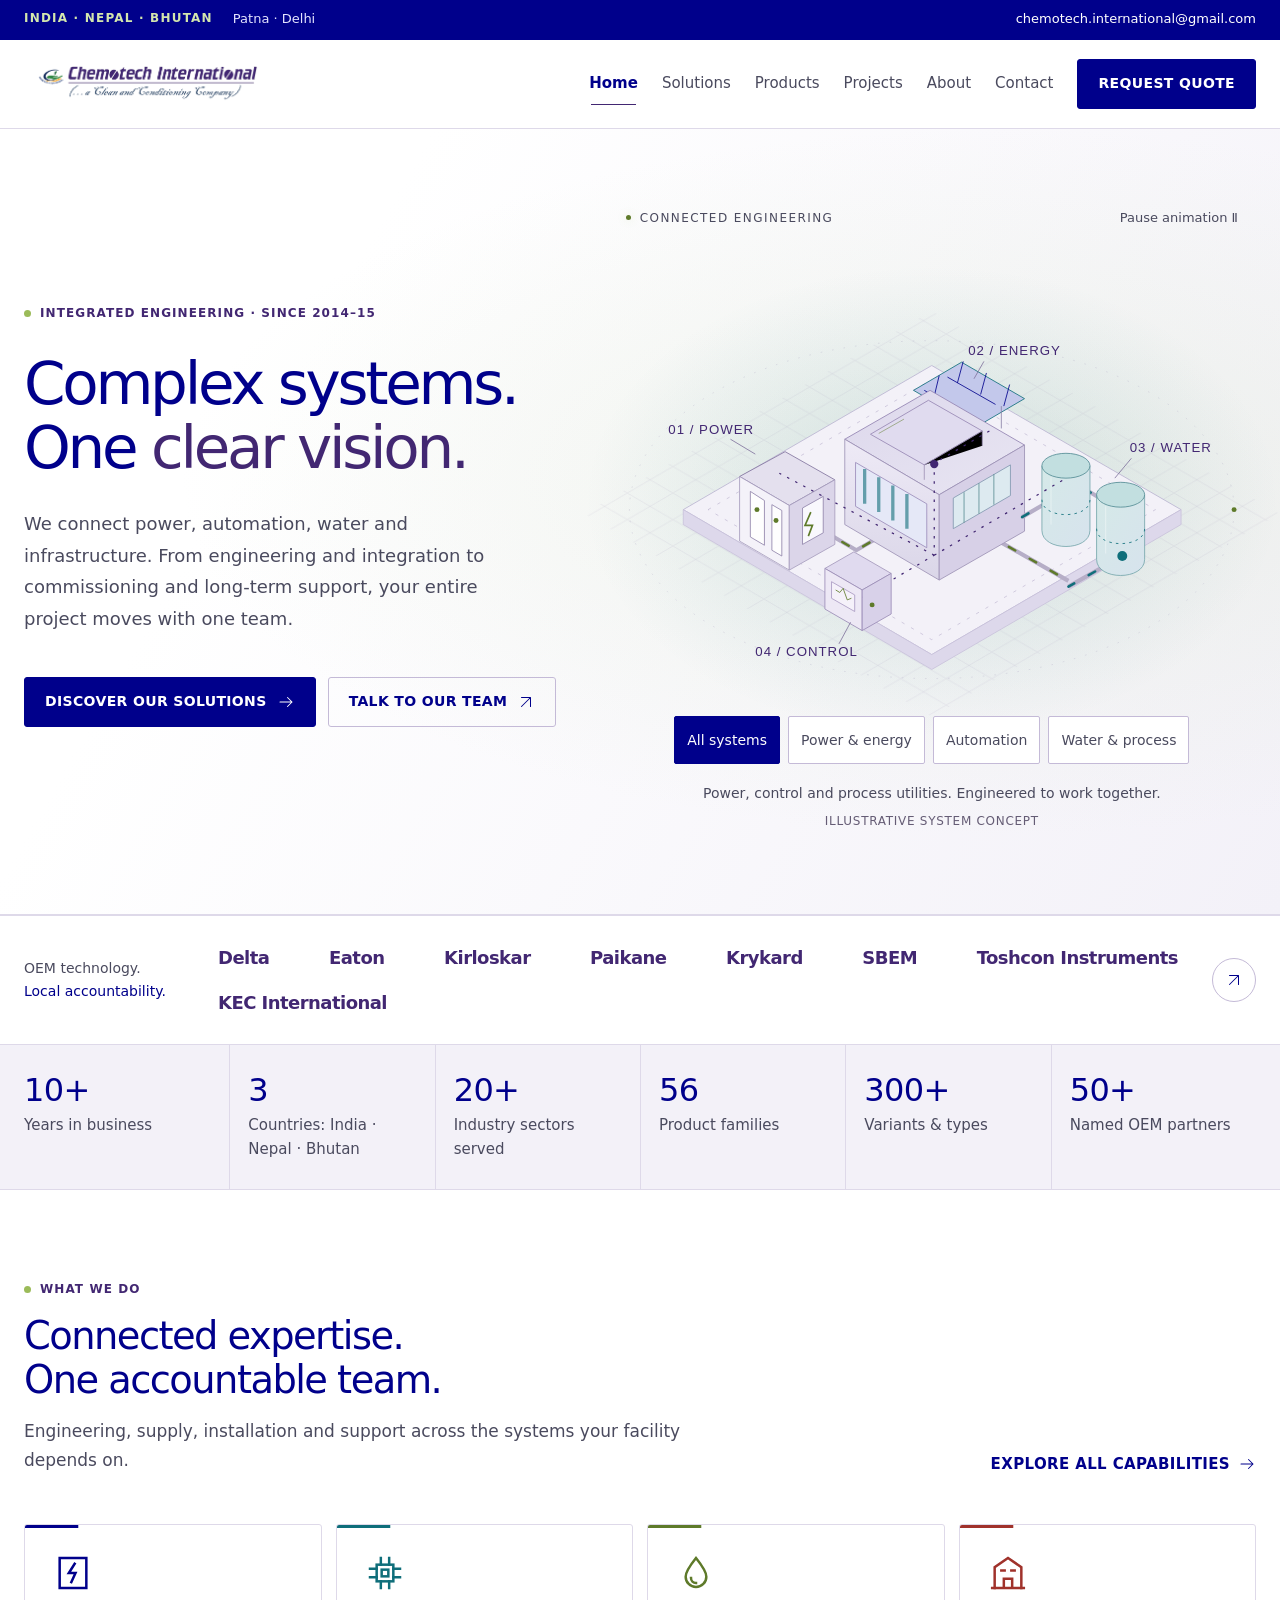
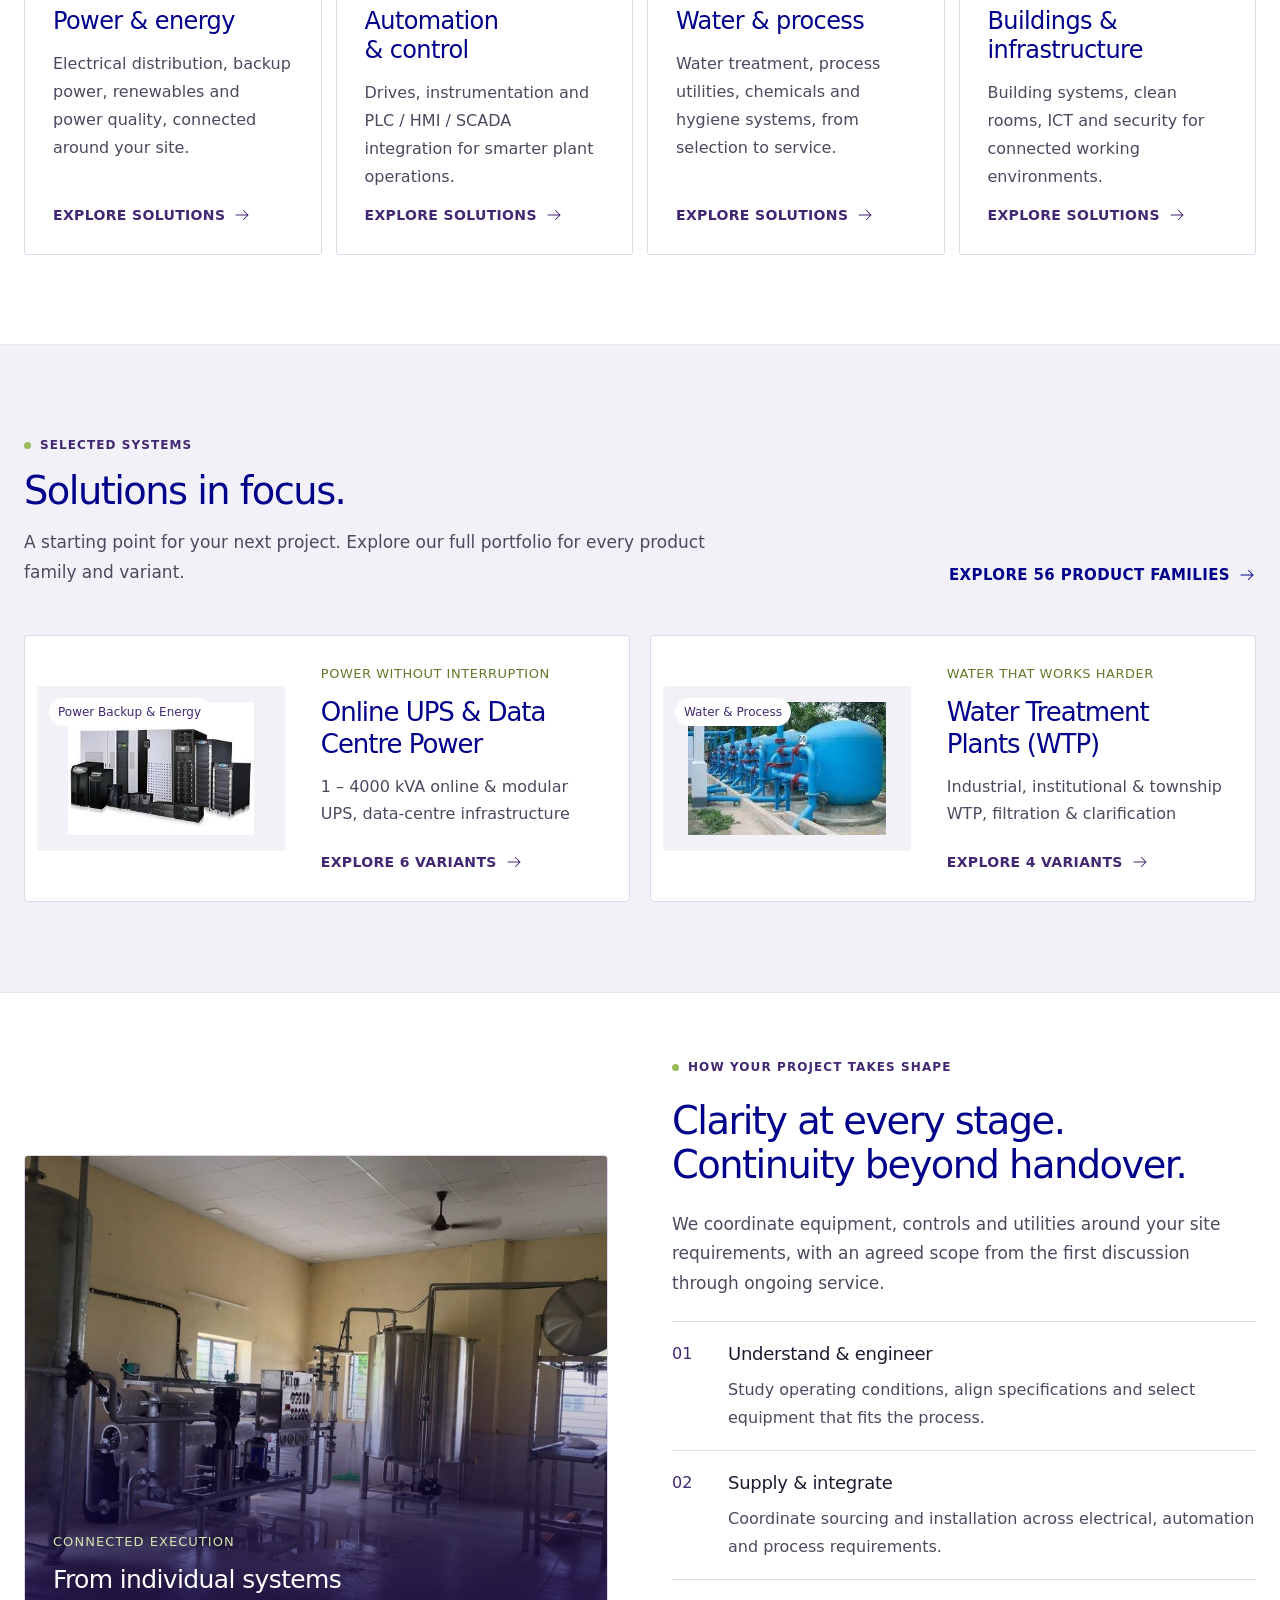
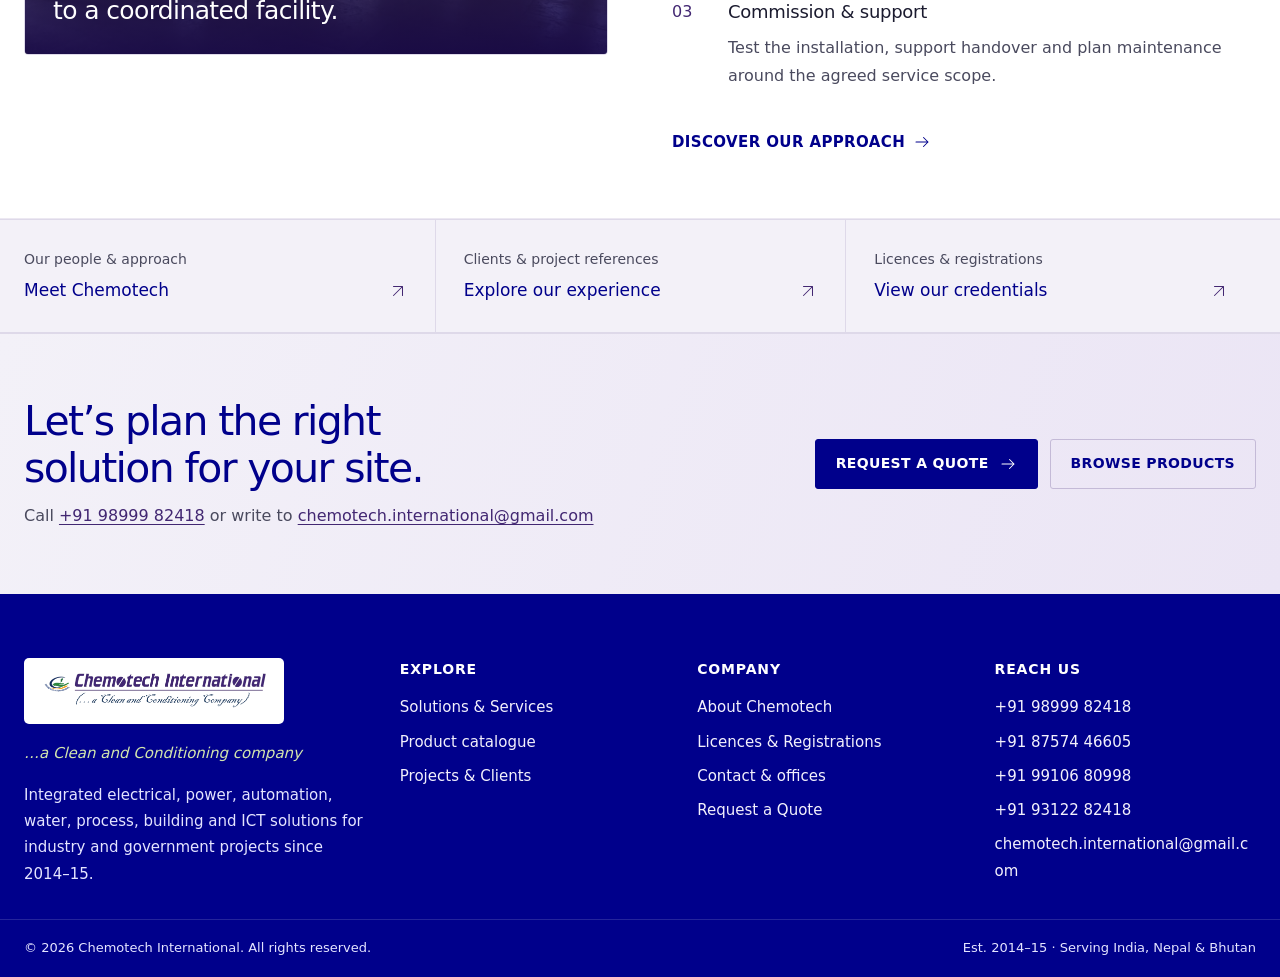
==== index.html @ 6776c1b5 "Chemotech International website Public company website. Content follows the Chemotech company profil" ====
<!doctype html>
<html lang="en">
<head>
<meta charset="utf-8">
<meta name="viewport" content="width=device-width, initial-scale=1, viewport-fit=cover">
<title>Chemotech International</title>
<meta name="description" content="Chemotech International: electrical works, DG sets, UPS, VFD / PLC / SCADA automation, water and wastewater treatment, solar, EV charging, building and ICT systems for industry across India, Nepal and Bhutan.">
<meta name="theme-color" content="#00008B">
<meta property="og:title" content="Chemotech International">
<meta property="og:description" content="Chemotech International: electrical works, DG sets, UPS, VFD / PLC / SCADA automation, water and wastewater treatment, solar, EV charging, building and ICT systems for industry across India, Nepal and Bhutan.">
<meta property="og:type" content="website">
<meta property="og:image" content="assets/img/chemotech-logo.png">
<link rel="icon" type="image/png" href="favicon.png">
<link rel="stylesheet" href="assets/css/style.css">
<link rel="stylesheet" href="assets/css/modern.css">
<link rel="stylesheet" href="assets/css/immersive.css?v=63767099c9cc">
<link rel="stylesheet" href="assets/css/profile.css?v=b8390f9fc562">
</head>
<body>
<a class="skip-link" href="#main">Skip to content</a>
<div class="topbar">
  <div class="wrap">
    <div class="topbar__group">
      <span class="topbar__countries">INDIA · NEPAL · BHUTAN</span>
      <span class="topbar__hide-sm">Patna · Delhi</span>
    </div>
    <div class="topbar__group">
      <a href="mailto:chemotech.international@gmail.com">chemotech.international@gmail.com</a>
    </div>
  </div>
</div>
<header class="site-header">
  <div class="wrap">
    <a class="brand" href="index.html" aria-label="Chemotech International, home">
      <img src="assets/img/chemotech-logo.png" width="1820" height="300" alt="Chemotech International – a Clean and Conditioning Company">
    </a>
    <button class="menu-toggle" type="button" aria-expanded="false" aria-controls="site-nav" aria-label="Open menu">
      <svg viewBox="0 0 24 24" fill="none" stroke="currentColor" stroke-width="2" aria-hidden="true"><path d="M3 6h18M3 12h18M3 18h12"/></svg>
    </button>
    <nav class="nav" id="site-nav" aria-label="Main">
      <a href="index.html" aria-current="page">Home</a><a href="solutions.html">Solutions</a><a href="products.html">Products</a><a href="projects.html">Projects</a><a href="about.html">About</a><a href="contact.html">Contact</a><a class="btn" href="quote.html">Request Quote</a>
    </nav>
  </div>
</header>
<main id="main">

<section class="hero on-navy">
  <div class="wrap">
    <div class="hero__copy">
      <span class="tag">Integrated engineering · Since 2014–15</span>
      <h1>Complex systems.<br>One <em>clear vision.</em></h1>
      <p>We connect power, automation, water and infrastructure. From engineering and integration to commissioning and long-term support, your entire project moves with one team.</p>
      <div class="btn-row">
        <a class="btn btn--green" href="solutions.html">Discover our solutions <svg class="arrow arrow--right" width="18" height="18" viewBox="0 0 24 24" fill="none" stroke="currentColor" stroke-width="1.35" stroke-linecap="round" stroke-linejoin="round" aria-hidden="true" focusable="false"><path d="M4 12h16m-6-6 6 6-6 6"/></svg></a>
        <a class="btn btn--line-light" href="contact.html">Talk to our team <svg class="arrow arrow--up-right" width="18" height="18" viewBox="0 0 24 24" fill="none" stroke="currentColor" stroke-width="1.35" stroke-linecap="round" stroke-linejoin="round" aria-hidden="true" focusable="false"><path d="M6 18 18 6M6 6h12v12"/></svg></a>
      </div>
    </div>
    <div class="system-experience" data-system="all">
  <div class="system-topline"><span><i></i> CONNECTED ENGINEERING</span><button class="motion-toggle" type="button" aria-pressed="false">Pause animation <span aria-hidden="true">Ⅱ</span></button></div>
  <div class="system-stage">
    <svg class="system-svg" viewBox="0 0 900 620" role="group" aria-labelledby="system-title" aria-describedby="system-description">
      <title id="system-title">An integrated industrial ecosystem</title>
      <desc id="system-description">An illustrative plant connects electrical distribution, renewable energy, automation, water treatment and building systems. Animated paths represent the connections between disciplines, not live site data.</desc>
      <defs>
        <linearGradient id="campus-top" x2="1" y2="1"><stop stop-color="#ddd8ec"/><stop offset="1" stop-color="#e8e5f2"/></linearGradient>
        <linearGradient id="building-front" x2="0" y2="1"><stop stop-color="#eeeaf6"/><stop offset="1" stop-color="#dad6e8"/></linearGradient>
        <linearGradient id="tower-fill" x2="1" y2="1"><stop stop-color="#d5e9e8"/><stop offset="1" stop-color="#d7e3ed"/></linearGradient>
        <radialGradient id="system-halo"><stop stop-color="#0f6e7a" stop-opacity=".15"/><stop offset="1" stop-color="#0f6e7a" stop-opacity="0"/></radialGradient>
        <pattern id="site-grid" width="55" height="32" patternUnits="userSpaceOnUse"><path d="M0 16L27.5 0 55 16 27.5 32Z" fill="none" stroke="#422772" stroke-opacity=".13" stroke-width=".6"/></pattern>
        <filter id="signal-glow"><feGaussianBlur stdDeviation="3"/></filter>
      </defs>
      <ellipse cx="450" cy="330" rx="420" ry="285" fill="url(#system-halo)"/>
      <path d="M30 345 450 100 870 345 450 590Z" fill="url(#site-grid)"/>
      <g class="campus-foundation"><path d="M150 340 450 166 751 340 450 515Z" fill="#f3f1f8" stroke="#bbb4d2"/><path d="M150 340v18l300 175 301-175v-18L450 515Z" fill="#ddd8eb" stroke="#c9c2db"/><path d="M180 340 450 183 720 340 450 497Z" fill="none" stroke="#9e93b9" stroke-dasharray="4 9" stroke-opacity=".5"/></g>
      <g class="system-zone" data-zone="power">
        <path class="signal-track" d="M267 335 359 389 454 334 615 426"/><path class="signal-flow power-flow" d="M267 335 359 389 454 334 615 426"/>
        <g transform="translate(218 270)"><path d="M0 30 55 0 115 34 60 65Z" fill="#e4e0ee" stroke="#81739d"/><path d="M0 30v78l60 35V65Z" fill="#f4f2f9" stroke="#a69cbd"/><path d="M60 65 115 34v78l-55 31Z" fill="#dbd5e9" stroke="#a69cbd"/><path d="M13 48v55l17 10V59ZM39 64v55l12 7V71Z" fill="#fefefe" stroke="#8f83aa"/><path d="M76 68v44l25-14V54Z" fill="#f9f8fd" stroke="#8f83aa"/><circle cx="21" cy="70" r="3" fill="#5e7a2a"/><circle cx="44" cy="83" r="3" fill="#5e7a2a"/><path d="m86 73-7 16h9l-5 13" fill="none" stroke="#5e7a2a" stroke-width="2"/></g>
        <g transform="translate(428 176)"><path d="m0 20 58-34 76 44-58 34Z" fill="#c3c8eb" stroke="#0f6e7a"/><path d="m13 20 58 33m-30-49 58 33M31 2l-6 25m35-42-7 26m35-12-7 26m35-12-7 26" stroke="#00008b"/><path d="M20 32v32m86-25v27" stroke="#8b80a7"/><path class="signal-flow power-flow" d="M61 50v55l-35 20"/></g>
      </g>
      <g class="system-zone" data-zone="building">
        <path d="M345 255 448 196 562 262 459 322Z" fill="url(#campus-top)" stroke="#9182b1"/>
        <path d="M345 255v103l114 67V322Z" fill="url(#building-front)" stroke="#9c91b4"/>
        <path d="M459 322 562 262v104l-103 59Z" fill="#d7d0e7" stroke="#9c91b4"/>
        <path d="M358 283v53l86 50v-53Z" fill="#e5e8f7" stroke="#9a8bb9"/>
        <path d="M369 291v42m17-32v42m17-32v42m17-32v42" stroke="#0f6e7a" stroke-width="4" opacity=".6"/>
        <path d="M476 326v37l69-40v-37Z" fill="#ddeaf0" stroke="#8297b0"/>
        <path d="M489 319v37m18-48v37m18-48v37" stroke="#5b8f94"/>
        <path d="m376 249 70-41 65 37-70 41Z" fill="#e0dbef" stroke="#9687b3"/>
        <path d="M441 286v18m0-18 70-41v18" stroke="#9d92b6"/>
        <path class="system-roof-line" d="m386 248 60-34 53 30-59 35Z" fill="none" stroke="#5e7a2a" stroke-opacity=".6"/>
      </g>
      <g class="system-zone" data-zone="water">
        <path class="signal-track" d="M559 349 626 310 680 342v54l-65 37"/><path class="signal-flow water-flow" d="M559 349 626 310 680 342v54l-65 37"/>
        <g transform="translate(583 262)"><path d="M0 25v78c0 26 58 26 58 0V25" fill="url(#tower-fill)" stroke="#75a6ab"/><ellipse cx="29" cy="25" rx="29" ry="15" fill="#c2dfe0" stroke="#538b94"/><path d="M0 66c0 24 58 24 58 0" fill="none" stroke="#0f6e7a" stroke-dasharray="3 5"/><path d="M11 39v57" stroke="#ffffff" opacity=".5"/></g>
        <g transform="translate(649 297)"><path d="M0 25v78c0 26 58 26 58 0V25" fill="url(#tower-fill)" stroke="#75a6ab"/><ellipse cx="29" cy="25" rx="29" ry="15" fill="#c2dfe0" stroke="#538b94"/><path d="M0 66c0 24 58 24 58 0" fill="none" stroke="#0f6e7a" stroke-dasharray="3 5"/><path d="M11 39v57" stroke="#ffffff" opacity=".5"/></g>
        <circle class="system-pulse water-pulse" cx="680" cy="396" r="6" fill="#0f6e7a"/>
      </g>
      <g class="system-zone" data-zone="automation">
        <path class="signal-control" d="M366 446 453 395V284l70-41M453 395l161-94M453 395l-187-99"/>
        <g transform="translate(321 389)"><path d="m0 22 35-20 45 26-35 20Z" fill="#e0daef" stroke="#a396bb"/><path d="M0 22v49l45 26V48Z" fill="#ede8f5" stroke="#9a8cb6"/><path d="m45 48 35-20v49L45 97Z" fill="#d8d1e9" stroke="#9a8cb6"/><path d="m8 38 28 16v20L8 58Z" fill="#f5f1fa" stroke="#a899c2"/><path d="m13 48 5 3 4-5 5 14 5-2" stroke="#5e7a2a" fill="none"/><circle cx="57" cy="66" r="3" fill="#5e7a2a"/></g>
        <circle class="system-pulse control-pulse" cx="453" cy="285" r="5" fill="#422772"/>
      </g>
      <g class="system-labels" fill="#422772" font-family="Arial,sans-serif" font-size="11" letter-spacing="2">
        <a href="solutions.html#pd" aria-label="Explore power distribution"><text x="132" y="249">01 / POWER</text><path d="m207 255 30 18" stroke="#81739d"/></a>
        <a href="solutions.html#pd" aria-label="Explore energy systems"><text x="494" y="153">02 / ENERGY</text><path d="m513 161-12 21" stroke="#81739d"/></a>
        <a href="solutions.html#wp" aria-label="Explore water and process"><text x="689" y="270">03 / WATER</text><path d="m691 278-20 24" stroke="#81739d"/></a>
        <a href="solutions.html#au" aria-label="Explore automation"><text x="237" y="517">04 / CONTROL</text><path d="m338 502 14-26" stroke="#81739d"/></a>
      </g>
      <g class="system-orbit"><ellipse cx="450" cy="340" rx="365" ry="204" fill="none" stroke="#7c6c9c" stroke-opacity=".2" stroke-dasharray="2 12"/><circle cx="815" cy="340" r="3" fill="#5e7a2a"/></g>
    </svg>
  </div>
  <div class="system-controls" role="group" aria-label="Explore engineering disciplines"><button type="button" data-system-mode="all" aria-pressed="true">All systems</button><button type="button" data-system-mode="power" aria-pressed="false">Power & energy</button><button type="button" data-system-mode="automation" aria-pressed="false">Automation</button><button type="button" data-system-mode="water" aria-pressed="false">Water & process</button></div>
  <div class="system-caption"><p id="system-copy" aria-live="polite">Power, control and process utilities. Engineered to work together.</p><span>ILLUSTRATIVE SYSTEM CONCEPT</span></div>
</div>

  </div>
</section>

<section class="ecosystem-band" aria-label="Selected OEM partners"><div class="wrap"><p>OEM technology.<br><b>Local accountability.</b></p><div class="ecosystem-makes"><span>Delta</span><span>Eaton</span><span>Kirloskar</span><span>Paikane</span><span>Krykard</span><span>SBEM</span><span>Toshcon Instruments</span><span>KEC International</span></div><a href="solutions.html#partners" aria-label="See all OEM partners"><svg class="arrow arrow--up-right" width="18" height="18" viewBox="0 0 24 24" fill="none" stroke="currentColor" stroke-width="1.35" stroke-linecap="round" stroke-linejoin="round" aria-hidden="true" focusable="false"><path d="M6 18 18 6M6 6h12v12"/></svg></a></div></section>
<section class="facts" aria-label="At a glance">
  <div class="wrap"><ul><li><b>10+</b><span>Years in business</span></li><li><b>3</b><span>Countries: India · Nepal · Bhutan</span></li><li><b>20+</b><span>Industry sectors served</span></li><li><b>56</b><span>Product families</span></li><li><b>300+</b><span>Variants &amp; types</span></li><li><b>50+</b><span>Named OEM partners</span></li></ul></div>
</section>

<section class="section home-capabilities">
  <div class="wrap">
    <div class="section-head section-head--split">
      <div class="stack" style="gap:14px">
        <span class="tag">What we do</span>
        <h2>Connected expertise.<br>One accountable team.</h2>
        <p>Engineering, supply, installation and support across the systems your facility depends on.</p>
      </div>
      <a class="text-link" href="solutions.html">Explore all capabilities <svg class="arrow arrow--right" width="18" height="18" viewBox="0 0 24 24" fill="none" stroke="currentColor" stroke-width="1.35" stroke-linecap="round" stroke-linejoin="round" aria-hidden="true" focusable="false"><path d="M4 12h16m-6-6 6 6-6 6"/></svg></a>
    </div>
    <div class="verticals verticals--4"><a class="vpanel" href="solutions.html#pd"><svg class="vicon" viewBox="0 0 24 24" fill="none" stroke="currentColor" stroke-width="1.5" stroke-linecap="square" aria-hidden="true"><rect x="4" y="3" width="16" height="18"/><path d="M13 6.5 9.5 12h4L11 17.5"/></svg><h3>Power &amp; energy</h3><p>Electrical distribution, backup power, renewables and power quality, connected around your site.</p><span class="text-link">Explore solutions <svg class="arrow arrow--right" width="18" height="18" viewBox="0 0 24 24" fill="none" stroke="currentColor" stroke-width="1.35" stroke-linecap="round" stroke-linejoin="round" aria-hidden="true" focusable="false"><path d="M4 12h16m-6-6 6 6-6 6"/></svg></span></a><a class="vpanel" href="solutions.html#au"><svg class="vicon" viewBox="0 0 24 24" fill="none" stroke="currentColor" stroke-width="1.5" stroke-linecap="square" aria-hidden="true"><rect x="7" y="7" width="10" height="10"/><rect x="10" y="10" width="4" height="4"/><path d="M9.5 3v4M14.5 3v4M9.5 17v4M14.5 17v4M3 9.5h4M3 14.5h4M17 9.5h4M17 14.5h4"/></svg><h3>Automation &amp; control</h3><p>Drives, instrumentation and PLC / HMI / SCADA integration for smarter plant operations.</p><span class="text-link">Explore solutions <svg class="arrow arrow--right" width="18" height="18" viewBox="0 0 24 24" fill="none" stroke="currentColor" stroke-width="1.35" stroke-linecap="round" stroke-linejoin="round" aria-hidden="true" focusable="false"><path d="M4 12h16m-6-6 6 6-6 6"/></svg></span></a><a class="vpanel" href="solutions.html#wp"><svg class="vicon" viewBox="0 0 24 24" fill="none" stroke="currentColor" stroke-width="1.5" stroke-linecap="square" aria-hidden="true"><path d="M12 3c-4 5-6.2 8.2-6.2 11.2a6.2 6.2 0 0 0 12.4 0C18.2 11.2 16 8 12 3z"/><path d="M9 15a3 3 0 0 0 3 3"/></svg><h3>Water &amp; process</h3><p>Water treatment, process utilities, chemicals and hygiene systems, from selection to service.</p><span class="text-link">Explore solutions <svg class="arrow arrow--right" width="18" height="18" viewBox="0 0 24 24" fill="none" stroke="currentColor" stroke-width="1.35" stroke-linecap="round" stroke-linejoin="round" aria-hidden="true" focusable="false"><path d="M4 12h16m-6-6 6 6-6 6"/></svg></span></a><a class="vpanel" href="solutions.html#bi"><svg class="vicon" viewBox="0 0 24 24" fill="none" stroke="currentColor" stroke-width="1.5" stroke-linecap="square" aria-hidden="true"><path d="M4 21V8.5L12 3l8 5.5V21"/><path d="M2.5 21h19M9.5 21v-5.5h5V21M8 10.5h2M14 10.5h2"/></svg><h3>Buildings &amp; infrastructure</h3><p>Building systems, clean rooms, ICT and security for connected working environments.</p><span class="text-link">Explore solutions <svg class="arrow arrow--right" width="18" height="18" viewBox="0 0 24 24" fill="none" stroke="currentColor" stroke-width="1.35" stroke-linecap="round" stroke-linejoin="round" aria-hidden="true" focusable="false"><path d="M4 12h16m-6-6 6 6-6 6"/></svg></span></a></div>
  </div>
</section>

<section class="section section--wash featured-section">
  <div class="wrap">
    <div class="section-head section-head--split">
      <div class="stack" style="gap:14px"><span class="tag">Selected systems</span><h2>Solutions in focus.</h2><p>A starting point for your next project. Explore our full portfolio for every product family and variant.</p></div>
      <a class="text-link" href="products.html">Explore 56 product families <svg class="arrow arrow--right" width="18" height="18" viewBox="0 0 24 24" fill="none" stroke="currentColor" stroke-width="1.35" stroke-linecap="round" stroke-linejoin="round" aria-hidden="true" focusable="false"><path d="M4 12h16m-6-6 6 6-6 6"/></svg></a>
    </div>
    <div class="featured-grid home-featured-grid"><a class="feature-card" href="products.html#p-27"><div class="feature-card__image"><img src="assets/img/solutions/online-ups.jpg" alt="Online UPS Systems" loading="lazy"><span>Power Backup &amp; Energy</span></div><div class="feature-card__copy"><small>Power without interruption</small><h3>Online UPS &amp; Data Centre Power</h3><p>1 – 4000 kVA online &amp; modular UPS, data-centre infrastructure</p><span class="text-link">Explore 6 variants <svg class="arrow arrow--right" width="18" height="18" viewBox="0 0 24 24" fill="none" stroke="currentColor" stroke-width="1.35" stroke-linecap="round" stroke-linejoin="round" aria-hidden="true" focusable="false"><path d="M4 12h16m-6-6 6 6-6 6"/></svg></span></div></a><a class="feature-card" href="products.html#p-39"><div class="feature-card__image"><img src="assets/img/solutions/water-treatment-plant.jpg" alt="Water Treatment Plants" loading="lazy"><span>Water &amp; Process</span></div><div class="feature-card__copy"><small>Water that works harder</small><h3>Water Treatment Plants (WTP)</h3><p>Industrial, institutional &amp; township WTP, filtration &amp; clarification</p><span class="text-link">Explore 4 variants <svg class="arrow arrow--right" width="18" height="18" viewBox="0 0 24 24" fill="none" stroke="currentColor" stroke-width="1.35" stroke-linecap="round" stroke-linejoin="round" aria-hidden="true" focusable="false"><path d="M4 12h16m-6-6 6 6-6 6"/></svg></span></div></a></div>
  </div>
</section>

<section class="section home-delivery">
  <div class="wrap delivery-layout">
    <figure class="delivery-visual"><img src="assets/img/solutions/wtp-on-site.jpg" alt="Process installation with treatment vessels, piping and electrical controls" loading="lazy" width="1000" height="750"><figcaption><span>CONNECTED EXECUTION</span><b>From individual systems<br>to a coordinated facility.</b></figcaption></figure>
    <div class="delivery-copy">
      <span class="tag">How your project takes shape</span>
      <h2>Clarity at every stage.<br>Continuity beyond handover.</h2>
      <p>We coordinate equipment, controls and utilities around your site requirements, with an agreed scope from the first discussion through ongoing service.</p>
      <ol class="delivery-steps">
        <li><span class="list-number" aria-hidden="true">01</span><div><h3>Understand &amp; engineer</h3><p>Study operating conditions, align specifications and select equipment that fits the process.</p></div></li>
        <li><span class="list-number" aria-hidden="true">02</span><div><h3>Supply &amp; integrate</h3><p>Coordinate sourcing and installation across electrical, automation and process requirements.</p></div></li>
        <li><span class="list-number" aria-hidden="true">03</span><div><h3>Commission &amp; support</h3><p>Test the installation, support handover and plan maintenance around the agreed service scope.</p></div></li>
      </ol>
      <a class="text-link" href="solutions.html#delivery">Discover our approach <svg class="arrow arrow--right" width="18" height="18" viewBox="0 0 24 24" fill="none" stroke="currentColor" stroke-width="1.35" stroke-linecap="round" stroke-linejoin="round" aria-hidden="true" focusable="false"><path d="M4 12h16m-6-6 6 6-6 6"/></svg></a>
    </div>
  </div>
</section>

<nav class="home-explore" aria-label="Explore Chemotech">
  <div class="wrap">
    <a href="about.html"><span>Our people &amp; approach</span><b>Meet Chemotech <svg class="arrow arrow--up-right" width="18" height="18" viewBox="0 0 24 24" fill="none" stroke="currentColor" stroke-width="1.35" stroke-linecap="round" stroke-linejoin="round" aria-hidden="true" focusable="false"><path d="M6 18 18 6M6 6h12v12"/></svg></b></a>
    <a href="projects.html#clients"><span>Clients &amp; project references</span><b>Explore our experience <svg class="arrow arrow--up-right" width="18" height="18" viewBox="0 0 24 24" fill="none" stroke="currentColor" stroke-width="1.35" stroke-linecap="round" stroke-linejoin="round" aria-hidden="true" focusable="false"><path d="M6 18 18 6M6 6h12v12"/></svg></b></a>
    <a href="certifications.html"><span>Licences &amp; registrations</span><b>View our credentials <svg class="arrow arrow--up-right" width="18" height="18" viewBox="0 0 24 24" fill="none" stroke="currentColor" stroke-width="1.35" stroke-linecap="round" stroke-linejoin="round" aria-hidden="true" focusable="false"><path d="M6 18 18 6M6 6h12v12"/></svg></b></a>
  </div>
</nav>
<section class="cta on-navy">
  <div class="wrap">
    <div>
      <h2>Let’s plan the right solution for your site.</h2>
      <p>Call <a href="tel:+919899982418">+91 98999 82418</a> or write to <a href="mailto:chemotech.international@gmail.com">chemotech.international@gmail.com</a></p>
    </div>
    <div class="btn-row">
      <a class="btn btn--green" href="quote.html">Request a quote <svg class="arrow arrow--right" width="18" height="18" viewBox="0 0 24 24" fill="none" stroke="currentColor" stroke-width="1.35" stroke-linecap="round" stroke-linejoin="round" aria-hidden="true" focusable="false"><path d="M4 12h16m-6-6 6 6-6 6"/></svg></a>
      <a class="btn btn--line-light" href="products.html">Browse products</a>
    </div>
  </div>
</section>
</main>
<footer class="site-footer">
  <div class="wrap">
    <div class="footer-top">
      <div class="footer-brand">
        <div class="logo-tile"><img src="assets/img/chemotech-logo.png" width="1820" height="300" alt="Chemotech International" loading="lazy"></div>
        <p class="tagline">…a Clean and Conditioning company</p>
        <p>Integrated electrical, power, automation, water, process, building and ICT solutions for industry and government projects since 2014–15.</p>
      </div>
      <div>
        <h4>Explore</h4>
        <ul><li><a href="solutions.html">Solutions &amp; Services</a></li><li><a href="products.html">Product catalogue</a></li><li><a href="projects.html">Projects &amp; Clients</a></li></ul>
      </div>
      <div>
        <h4>Company</h4>
        <ul><li><a href="about.html">About Chemotech</a></li><li><a href="certifications.html">Licences &amp; Registrations</a></li><li><a href="contact.html">Contact &amp; offices</a></li><li><a href="quote.html">Request a Quote</a></li></ul>
      </div>
      <div>
        <h4>Reach us</h4>
        <ul>
          <li><a href="tel:+919899982418">+91 98999 82418</a></li><li><a href="tel:+918757446605">+91 87574 46605</a></li><li><a href="tel:+919910680998">+91 99106 80998</a></li><li><a href="tel:+919312282418">+91 93122 82418</a></li>
          <li><a href="mailto:chemotech.international@gmail.com">chemotech.international@gmail.com</a></li>

        </ul>
      </div>
    </div>
  </div>
  <div class="wrap footer-bottom">
    <span>© <span data-year>2026</span> Chemotech International. All rights reserved.</span>
    <span>Est. 2014–15 · Serving India, Nepal &amp; Bhutan</span>
  </div>
</footer>
<script src="assets/js/main.js?v=593b8d75161b"></script>

</body>
</html>
---- assets/css/style.css ----
/* =====================================================================
   Chemotech International — site stylesheet
   Layout concept: an engineering drawing sheet. Square panels on a
   hairline grid, drawing-style tags and codes, a title-block footer.
   One type family throughout (Helvetica / system sans-serif).
   ===================================================================== */

:root {
  /* Brand colour — taken from the 2026 company & work profiles */
  --navy: #000080;        /* primary: headers, buttons, bands */
  --navy-deep: #00005c;   /* top bar, footer */
  --purple: #3f2a6b;      /* secondary: logotype purple */
  --green: #9bbb59;       /* leaf green: rules, highlights on navy */
  --green-ink: #5c7a22;   /* green that passes contrast on white */
  --red: #c8281e;         /* profile heading red: used sparingly */
  --slate: #243b5e;

  /* Neutrals, tinted toward the navy */
  --ink: #13142b;
  --muted: #565973;
  --line: #dcdde8;
  --line-strong: #b9bbcf;
  --wash: #f3f3f8;
  --paper: #ffffff;
  --on-navy: #ffffff;
  --on-navy-muted: #c3c6ec;

  /* Type: a single family, personality through weight and tracking */
  --font: "Helvetica Neue", Helvetica, Arial, "Nimbus Sans", "Liberation Sans", sans-serif;
  --fs-xs: 0.78rem;
  --fs-sm: 0.875rem;
  --fs-base: 1rem;
  --fs-md: 1.125rem;
  --fs-lg: 1.375rem;
  --fs-xl: 1.75rem;
  --fs-2xl: clamp(2rem, 1.4rem + 2.2vw, 2.75rem);
  --fs-3xl: clamp(2.4rem, 1.5rem + 3.6vw, 4rem);

  --wrap: 1200px;
  --gutter: max(16px, env(safe-area-inset-left, 0px));
  --gutter-r: max(16px, env(safe-area-inset-right, 0px));
  --header-h: 76px;
  color-scheme: light;
}

*, *::before, *::after { box-sizing: border-box; }

html { scroll-behavior: smooth; -webkit-text-size-adjust: 100%; }
@media (prefers-reduced-motion: reduce) {
  html { scroll-behavior: auto; }
  *, *::before, *::after { animation: none !important; transition: none !important; }
}

body {
  margin: 0;
  font-family: var(--font);
  font-size: var(--fs-base);
  line-height: 1.6;
  color: var(--ink);
  background: var(--paper);
  -webkit-font-smoothing: antialiased;
}

img { max-width: 100%; height: auto; display: block; }
a { color: var(--navy); text-underline-offset: 3px; }
a:hover { color: var(--purple); }
:focus-visible { outline: 3px solid var(--green); outline-offset: 2px; }
[hidden] { display: none !important; }

h1, h2, h3, h4 { margin: 0; line-height: 1.15; font-weight: 700; letter-spacing: -0.015em; text-wrap: balance; color: var(--ink); }
p { margin: 0; }
ul, ol { margin: 0; padding: 0; list-style: none; }

.skip-link {
  position: absolute; left: 8px; top: -60px; z-index: 100;
  background: var(--navy); color: var(--on-navy); padding: 10px 14px; text-decoration: none;
}
.skip-link:focus { top: 8px; }

/* ---------- Layout primitives ---------- */
.wrap {
  max-width: var(--wrap);
  margin-inline: auto;
  padding-left: var(--gutter);
  padding-right: var(--gutter-r);
}
.section { padding-block: clamp(56px, 7vw, 96px); }
.section--wash { background: var(--wash); }
.section--tight { padding-block: clamp(40px, 5vw, 64px); }
.stack { display: grid; gap: 18px; }

/* Drawing-style label: small, tracked, uppercase */
.tag {
  display: inline-flex; align-items: center; gap: 10px;
  font-size: var(--fs-xs); font-weight: 700; letter-spacing: 0.16em; text-transform: uppercase;
  color: var(--purple);
}
.tag::before { content: ""; width: 22px; height: 2px; background: var(--green); }
.on-navy .tag { color: var(--green); }

.section-head { display: grid; gap: 14px; max-width: 760px; margin-bottom: clamp(32px, 4vw, 48px); }
.section-head h2 { font-size: var(--fs-2xl); }
.section-head p { color: var(--muted); font-size: var(--fs-md); max-width: 65ch; }
.section-head--split {
  max-width: none; grid-template-columns: minmax(0, 1fr) auto; align-items: end; gap: 24px;
}
@media (max-width: 760px) { .section-head--split { grid-template-columns: minmax(0, 1fr); } }

.lead { font-size: var(--fs-lg); line-height: 1.45; color: var(--ink); font-weight: 400; max-width: 60ch; }
.prose { display: grid; gap: 1.1em; color: var(--muted); max-width: 68ch; }
.prose strong { color: var(--ink); }

/* ---------- Buttons ---------- */
.btn {
  display: inline-flex; align-items: center; justify-content: center; gap: 10px;
  min-height: 46px; padding: 0 22px;
  font: inherit; font-size: var(--fs-sm); font-weight: 700; letter-spacing: 0.06em; text-transform: uppercase;
  text-decoration: none; border: 2px solid var(--navy); background: var(--navy); color: var(--on-navy);
  cursor: pointer; transition: background .2s, color .2s, border-color .2s;
}
.btn:hover { background: var(--purple); border-color: var(--purple); color: var(--on-navy); }
.btn--ghost { background: transparent; color: var(--navy); }
.btn--ghost:hover { background: var(--navy); color: var(--on-navy); border-color: var(--navy); }
.btn--green { background: var(--green); border-color: var(--green); color: var(--navy-deep); }
.btn--green:hover { background: var(--on-navy); border-color: var(--on-navy); color: var(--navy); }
.btn--line-light { background: transparent; border-color: rgba(255,255,255,.55); color: var(--on-navy); }
.btn--line-light:hover { background: var(--on-navy); color: var(--navy); border-color: var(--on-navy); }
.btn .arrow { transition: transform .2s; }
.btn:hover .arrow { transform: translateX(3px); }
.btn-row { display: flex; flex-wrap: wrap; gap: 12px; }

.text-link {
  font-weight: 700; font-size: var(--fs-sm); letter-spacing: .06em; text-transform: uppercase;
  text-decoration: none; display: inline-flex; gap: 8px; align-items: center;
}
.text-link:hover .arrow { transform: translateX(3px); }
.text-link .arrow { transition: transform .2s; }

/* ---------- Top bar & header ---------- */
.topbar { background: var(--navy-deep); color: var(--on-navy-muted); font-size: var(--fs-xs); }
.topbar .wrap { display: flex; flex-wrap: wrap; justify-content: space-between; gap: 6px 24px; padding-block: 8px; }
.topbar a { color: var(--on-navy); text-decoration: none; }
.topbar a:hover { color: var(--green); }
.topbar__group { display: flex; flex-wrap: wrap; gap: 4px 20px; }
.topbar__countries { color: var(--green); font-weight: 700; letter-spacing: .14em; }
@media (max-width: 700px) { .topbar__hide-sm { display: none; } }

body::before {
  content: ""; position: fixed; inset: 0 0 auto; height: env(safe-area-inset-top, 0px);
  z-index: 60; background: var(--paper);
}
.site-header {
  position: sticky; top: env(safe-area-inset-top, 0px); z-index: 50;
  background: var(--paper); border-bottom: 3px solid var(--green);
}
.site-header .wrap { display: flex; align-items: center; justify-content: space-between; gap: 20px; min-height: var(--header-h); }
.brand { display: block; flex: 0 1 280px; min-width: 0; }
.brand img { width: 100%; max-width: 280px; }

.nav { display: flex; align-items: center; gap: 4px; }
.nav a {
  position: relative; padding: 10px 12px;
  font-size: var(--fs-sm); font-weight: 700; color: var(--ink); text-decoration: none; white-space: nowrap;
}
.nav a::after {
  content: ""; position: absolute; left: 12px; right: 12px; bottom: 2px; height: 2px;
  background: var(--navy); transform: scaleX(0); transform-origin: left; transition: transform .2s;
}
.nav a:hover { color: var(--navy); }
.nav a:hover::after, .nav a[aria-current="page"]::after { transform: scaleX(1); }
.nav a[aria-current="page"] { color: var(--navy); }
.nav .btn { margin-left: 10px; min-height: 42px; padding: 0 18px; color: var(--on-navy); }
.nav .btn::after { display: none; }
.nav .btn:hover { color: var(--on-navy); }

.menu-toggle {
  display: none; width: 46px; height: 46px; border: 2px solid var(--navy); background: var(--paper);
  color: var(--navy); cursor: pointer; padding: 0; align-items: center; justify-content: center;
}
.menu-toggle svg { width: 22px; height: 22px; }

@media (max-width: 1080px) {
  .menu-toggle { display: inline-flex; }
  .nav {
    position: absolute; left: 0; right: 0; top: 100%;
    flex-direction: column; align-items: stretch; gap: 0;
    background: var(--paper); border-bottom: 3px solid var(--green);
    padding: 8px var(--gutter-r) 20px var(--gutter);
    box-shadow: 0 18px 30px -18px rgba(0,0,40,.35);
  }
  .nav:not(.is-open) { display: none; }
  .nav a { padding: 14px 4px; border-bottom: 1px solid var(--line); }
  .nav a::after { left: 4px; right: auto; width: 28px; bottom: 8px; }
  .nav .btn { margin: 16px 0 0; }
}

/* ---------- Page hero (inner pages) ---------- */
.page-hero { background: var(--navy); color: var(--on-navy); position: relative; overflow: hidden; }
.page-hero::after {
  /* faint drawing grid */
  content: ""; position: absolute; inset: 0; pointer-events: none;
  background-image:
    linear-gradient(rgba(255,255,255,.06) 1px, transparent 1px),
    linear-gradient(90deg, rgba(255,255,255,.06) 1px, transparent 1px);
  background-size: 32px 32px;
  mask-image: linear-gradient(90deg, transparent 30%, #000 100%);
  -webkit-mask-image: linear-gradient(90deg, transparent 30%, #000 100%);
}
.page-hero .wrap { position: relative; z-index: 1; padding-block: clamp(48px, 6vw, 80px); display: grid; gap: 16px; }
.page-hero h1 { color: var(--on-navy); font-size: var(--fs-3xl); max-width: 18ch; }
.page-hero p { color: var(--on-navy-muted); font-size: var(--fs-md); max-width: 60ch; }
.crumbs { display: flex; gap: 8px; font-size: var(--fs-xs); letter-spacing: .14em; text-transform: uppercase; color: var(--on-navy-muted); }
.crumbs a { color: var(--on-navy); text-decoration: none; }
.crumbs a:hover { color: var(--green); }
.page-hero__rule { height: 6px; background: linear-gradient(90deg, var(--green) 0 34%, var(--purple) 34% 67%, var(--navy-deep) 67%); }

/* ---------- Home hero ---------- */
.hero { background: var(--navy); color: var(--on-navy); position: relative; overflow: hidden; }
.hero .wrap {
  display: grid; grid-template-columns: minmax(0, 1fr) minmax(0, 1.08fr); gap: clamp(24px, 4vw, 56px);
  align-items: center; padding-block: clamp(48px, 6vw, 88px);
}
.hero__copy { display: grid; gap: 22px; min-width: 0; }
.hero__tagline { font-size: var(--fs-md); color: var(--green); font-style: italic; letter-spacing: .01em; }
.hero h1 { color: var(--on-navy); font-size: var(--fs-3xl); letter-spacing: -0.025em; }
.hero h1 em { font-style: normal; color: var(--green); }
.hero p { color: var(--on-navy-muted); font-size: var(--fs-md); max-width: 52ch; }
.hero__diagram { min-width: 0; border: 1px solid rgba(255,255,255,.18); background: rgba(0,0,40,.25); position: relative; }
.hero__diagram svg { display: block; width: 100%; height: auto; }
.hero__diagram-caption {
  display: flex; justify-content: space-between; gap: 12px; flex-wrap: wrap;
  border-top: 1px solid rgba(255,255,255,.18); padding: 10px 14px;
  font-size: var(--fs-xs); letter-spacing: .12em; text-transform: uppercase; color: var(--on-navy-muted);
}
.hero__diagram-caption b { color: var(--on-navy); font-weight: 700; }
@media (max-width: 920px) { .hero .wrap { grid-template-columns: minmax(0, 1fr); } }

/* schematic drawing styles */
.sch-line { stroke: #ffffff; stroke-width: 2; fill: none; }
.sch-bus { stroke: #ffffff; stroke-width: 6; fill: none; }
.sch-pipe { stroke: var(--green); stroke-width: 7; fill: none; stroke-linecap: square; }
.sch-ctrl { stroke: #b8a6e6; stroke-width: 1.5; fill: none; stroke-dasharray: 5 5; }
.sch-box { stroke: #ffffff; stroke-width: 2; fill: var(--navy); }
.sch-box--green { stroke: var(--green); }
.sch-fill { fill: var(--navy); }
.sch-label { fill: #c3c6ec; font: 700 11px var(--font); letter-spacing: .12em; }
.sch-label--in { fill: #ffffff; font-size: 13px; letter-spacing: .06em; }
.sch-label--green { fill: var(--green); }
.sch-flow { stroke: var(--green); stroke-width: 2; fill: none; stroke-dasharray: 3 13; animation: flow 1.6s linear infinite; }
.sch-flow--water { stroke: #ffffff; stroke-width: 2; stroke-dasharray: 2 12; animation-duration: 2.2s; }
.sch-pulse { fill: var(--green); animation: pulse 2.4s ease-in-out infinite; }
@keyframes flow { to { stroke-dashoffset: -32; } }
@keyframes pulse { 0%, 100% { opacity: .35; } 50% { opacity: 1; } }

/* ---------- Fact rail (home) ---------- */
.facts { border-bottom: 1px solid var(--line); background: var(--paper); }
.facts ul { display: grid; grid-template-columns: repeat(6, minmax(0, 1fr)); }
.facts li { padding: 22px 18px; border-left: 1px solid var(--line); display: grid; gap: 4px; align-content: start; }
.facts li:first-child { border-left: 0; padding-left: 0; }
.facts b { font-size: var(--fs-xl); color: var(--navy); letter-spacing: -0.02em; font-variant-numeric: tabular-nums; line-height: 1.1; }
.facts span { font-size: var(--fs-sm); color: var(--muted); }
@media (max-width: 920px) {
  .facts ul { grid-template-columns: repeat(3, minmax(0, 1fr)); }
  .facts li { border-top: 1px solid var(--line); }
  .facts li:nth-child(-n+3) { border-top: 0; }
  .facts li:nth-child(3n+1) { border-left: 0; padding-left: 0; }
}
@media (max-width: 520px) {
  .facts ul { grid-template-columns: repeat(2, minmax(0, 1fr)); }
  .facts li:nth-child(n) { border-left: 1px solid var(--line); padding-left: 18px; border-top: 1px solid var(--line); }
  .facts li:nth-child(odd) { border-left: 0; padding-left: 0; }
  .facts li:nth-child(-n+2) { border-top: 0; }
}

/* ---------- Vertical panels (home + products) ---------- */
.verticals {
  display: grid; grid-template-columns: repeat(3, minmax(0, 1fr));
  border-top: 1px solid var(--line-strong); border-left: 1px solid var(--line-strong);
}
.vpanel {
  --v: var(--navy);
  display: grid; grid-template-rows: auto auto 1fr auto; gap: 14px;
  padding: 28px 26px 24px; background: var(--paper);
  border-right: 1px solid var(--line-strong); border-bottom: 1px solid var(--line-strong);
  text-decoration: none; color: inherit; position: relative; transition: background .2s;
}
.vpanel::before {
  content: ""; position: absolute; left: -1px; right: -1px; top: -1px; height: 4px; background: var(--v);
  transform: scaleX(.18); transform-origin: left; transition: transform .3s;
}
.vpanel:hover { background: var(--wash); color: inherit; }
.vpanel:hover::before { transform: scaleX(1); }
.vpanel__top { display: flex; justify-content: space-between; align-items: center; gap: 12px; }
.vcode {
  font-size: var(--fs-xs); font-weight: 700; letter-spacing: .14em; color: var(--v);
  border: 1.5px solid var(--v); padding: 3px 8px; font-variant-numeric: tabular-nums;
}
.vpanel__count { font-size: var(--fs-xs); color: var(--muted); letter-spacing: .08em; text-transform: uppercase; }
.vpanel h3 { font-size: var(--fs-lg); }
.vpanel p { color: var(--muted); font-size: var(--fs-sm); }
.vpanel .text-link { color: var(--v); }
.vpanel svg.vicon { width: 40px; height: 40px; color: var(--v); }
@media (max-width: 920px) { .verticals { grid-template-columns: repeat(2, minmax(0, 1fr)); } }
@media (max-width: 600px) { .verticals { grid-template-columns: minmax(0, 1fr); } }

.v1 { --v: var(--navy); }
.v2 { --v: var(--purple); }
.v3 { --v: var(--slate); }
.v4 { --v: var(--green-ink); }
.v5 { --v: #9e2f2a; }
.v6 { --v: #5b3f8c; }

/* ---------- Partner band (Delta) ---------- */
.partner { display: grid; grid-template-columns: minmax(0, 0.9fr) minmax(0, 1.1fr); gap: clamp(28px, 5vw, 64px); align-items: center; }
.partner__logo { width: 150px; }
.partner__stats { display: flex; flex-wrap: wrap; gap: 0; border: 1px solid var(--line-strong); }
.partner__stats div { flex: 1 1 160px; padding: 16px 18px; border-right: 1px solid var(--line-strong); }
.partner__stats div:last-child { border-right: 0; }
.partner__stats b { display: block; font-size: var(--fs-lg); color: var(--navy); letter-spacing: -0.01em; }
.partner__stats span { font-size: var(--fs-sm); color: var(--muted); }
.gallery { display: grid; grid-template-columns: repeat(3, minmax(0, 1fr)); gap: 12px; }
.gallery figure { margin: 0; background: var(--paper); border: 1px solid var(--line); display: grid; grid-template-rows: 1fr auto; }
.gallery .ph { aspect-ratio: 1 / 1; padding: 16px; max-width: 100%; overflow: hidden; }
.gallery img { width: 100%; height: 100%; object-fit: contain; }
.gallery figcaption { padding: 10px 12px; font-size: var(--fs-xs); font-weight: 700; letter-spacing: .1em; text-transform: uppercase; border-top: 1px solid var(--line); color: var(--ink); }
@media (max-width: 920px) { .partner { grid-template-columns: minmax(0, 1fr); } }
@media (max-width: 480px) { .gallery { grid-template-columns: repeat(2, minmax(0, 1fr)); } }

/* ---------- Process steps (real sequence) ---------- */
.steps { display: grid; grid-template-columns: repeat(6, minmax(0, 1fr)); counter-reset: step; position: relative; }
.steps li { position: relative; padding: 0 18px 0 0; display: grid; gap: 12px; align-content: start; }
.steps .node {
  display: flex; align-items: center; gap: 0; height: 40px;
}
.steps .node b {
  width: 40px; height: 40px; flex: none; display: grid; place-items: center;
  background: var(--navy); color: var(--on-navy); font-size: var(--fs-sm); font-variant-numeric: tabular-nums;
}
.steps .node::after { content: ""; flex: 1; height: 2px; background: var(--line-strong); }
.steps li:last-child .node::after { background: transparent; }
.steps li:nth-child(n+5) .node b { background: var(--green); color: var(--navy-deep); }
.steps li:nth-child(3) .node b, .steps li:nth-child(4) .node b { background: var(--purple); }
.steps h3 { font-size: var(--fs-base); }
.steps p { font-size: var(--fs-sm); color: var(--muted); }
@media (max-width: 1000px) {
  .steps { grid-template-columns: repeat(3, minmax(0, 1fr)); row-gap: 32px; }
  .steps li:nth-child(3) .node::after { background: transparent; }
}
@media (max-width: 600px) {
  .steps { grid-template-columns: minmax(0, 1fr); row-gap: 0; }
  .steps li { grid-template-columns: 40px minmax(0, 1fr); column-gap: 16px; padding: 0 0 24px; }
  .steps .node { grid-row: span 2; flex-direction: column; height: 100%; }
  .steps .node::after { width: 2px; height: auto; flex: 1; }
  .steps li:nth-child(3) .node::after { background: var(--line-strong); }
  .steps li:last-child .node::after { background: transparent; }
}

/* ---------- Industries ---------- */
.industries { display: grid; grid-template-columns: repeat(5, minmax(0, 1fr)); border-top: 1px solid var(--line-strong); }
.industries li {
  padding: 16px 14px 16px 0; border-bottom: 1px solid var(--line); font-weight: 700; font-size: var(--fs-sm);
  display: flex; gap: 10px; align-items: baseline;
}
.industries li span { color: var(--line-strong); font-size: var(--fs-xs); font-variant-numeric: tabular-nums; font-weight: 400; min-width: 2ch; }
.industries li.is-key { color: var(--navy); }
@media (max-width: 920px) { .industries { grid-template-columns: repeat(3, minmax(0, 1fr)); } }
@media (max-width: 520px) { .industries { grid-template-columns: repeat(2, minmax(0, 1fr)); } }
.presence { display: flex; flex-wrap: wrap; gap: 10px; }
.presence span {
  border: 1.5px solid var(--navy); color: var(--navy); padding: 6px 14px;
  font-size: var(--fs-sm); font-weight: 700; letter-spacing: .12em; text-transform: uppercase;
}

/* ---------- Licence strip ---------- */
.licences { display: grid; grid-template-columns: repeat(4, minmax(0, 1fr)); gap: 0; border: 1px solid var(--line-strong); background: var(--paper); }
.licences li { padding: 22px 20px; border-right: 1px solid var(--line-strong); display: grid; gap: 6px; align-content: start; }
.licences li:last-child { border-right: 0; }
.licences small { font-size: var(--fs-xs); letter-spacing: .12em; text-transform: uppercase; color: var(--green-ink); font-weight: 700; }
.licences b { font-size: var(--fs-base); }
.licences span { font-size: var(--fs-sm); color: var(--muted); }
@media (max-width: 920px) {
  .licences { grid-template-columns: repeat(2, minmax(0, 1fr)); }
  .licences li:nth-child(2) { border-right: 0; }
  .licences li:nth-child(-n+2) { border-bottom: 1px solid var(--line-strong); }
}
@media (max-width: 520px) {
  .licences { grid-template-columns: minmax(0, 1fr); }
  .licences li { border-right: 0; border-bottom: 1px solid var(--line-strong); }
  .licences li:last-child { border-bottom: 0; }
}

/* ---------- CTA band ---------- */
.cta { background: var(--navy); color: var(--on-navy); }
.cta .wrap { display: grid; grid-template-columns: minmax(0, 1fr) auto; gap: 28px; align-items: center; padding-block: clamp(44px, 5vw, 64px); }
.cta h2 { color: var(--on-navy); font-size: var(--fs-2xl); max-width: 22ch; }
.cta p { color: var(--on-navy-muted); margin-top: 10px; }
.cta p a { color: var(--on-navy); }
@media (max-width: 760px) { .cta .wrap { grid-template-columns: minmax(0, 1fr); } }

/* ---------- Split / two-column content ---------- */
.split { display: grid; grid-template-columns: minmax(0, 0.85fr) minmax(0, 1.15fr); gap: clamp(28px, 5vw, 72px); align-items: start; }
.split > * { min-width: 0; }
@media (max-width: 860px) { .split { grid-template-columns: minmax(0, 1fr); } }

/* five-step chain (About) */
.chain { display: grid; grid-template-columns: repeat(5, minmax(0, 1fr)); gap: 4px; }
.chain li { padding: 18px 16px 20px; color: var(--on-navy); display: grid; gap: 6px; align-content: start; }
.chain li small { font-size: var(--fs-xs); letter-spacing: .14em; text-transform: uppercase; color: var(--green); font-weight: 700; }
.chain li b { font-size: var(--fs-base); line-height: 1.25; }
.chain li:nth-child(1) { background: var(--navy); }
.chain li:nth-child(2) { background: #1a1a8f; }
.chain li:nth-child(3) { background: var(--purple); }
.chain li:nth-child(4) { background: #5b3f8c; }
.chain li:nth-child(5) { background: var(--green); color: var(--navy-deep); }
.chain li:nth-child(5) small { color: var(--navy-deep); }
@media (max-width: 760px) { .chain { grid-template-columns: minmax(0, 1fr); } }

/* Vision block */
.vision { display: grid; grid-template-columns: 220px minmax(0, 1fr); background: var(--navy); color: var(--on-navy); }
.vision h3 { background: var(--purple); color: var(--on-navy); padding: 28px; font-size: var(--fs-lg); display: flex; align-items: center; }
.vision p { padding: 28px clamp(20px, 4vw, 40px); font-size: var(--fs-lg); line-height: 1.45; }
@media (max-width: 640px) { .vision { grid-template-columns: minmax(0, 1fr); } .vision h3 { padding: 16px 20px; } }

.checklist { display: grid; gap: 0; border-top: 1px solid var(--line); }
.checklist li { display: grid; grid-template-columns: 18px minmax(0, 1fr); gap: 14px; padding: 14px 0; border-bottom: 1px solid var(--line); }
.checklist li::before { content: ""; width: 10px; height: 10px; background: var(--green); margin-top: 8px; }

.values { display: grid; grid-template-columns: repeat(3, minmax(0, 1fr)); border-top: 1px solid var(--line-strong); border-left: 1px solid var(--line-strong); }
.values li { padding: 24px; border-right: 1px solid var(--line-strong); border-bottom: 1px solid var(--line-strong); display: grid; gap: 8px; align-content: start; background: var(--paper); }
.values b { font-size: var(--fs-md); color: var(--purple); }
.values span { color: var(--muted); font-size: var(--fs-sm); }
@media (max-width: 860px) { .values { grid-template-columns: repeat(2, minmax(0, 1fr)); } }
@media (max-width: 520px) { .values { grid-template-columns: minmax(0, 1fr); } }

/* Quality policy */
.quote-block { background: var(--navy); color: var(--on-navy); padding: clamp(28px, 4vw, 48px); position: relative; }
.quote-block blockquote { margin: 0; font-size: var(--fs-xl); line-height: 1.35; font-weight: 700; letter-spacing: -0.01em; max-width: 34ch; }
.quote-block::before { content: "\201C"; position: absolute; right: 28px; top: -6px; font-size: 140px; line-height: 1; color: var(--green); font-weight: 700; }
.commit { display: grid; gap: 0; border-top: 1px solid var(--line-strong); }
.commit li { display: grid; grid-template-columns: 56px minmax(0, 1fr); gap: 12px; align-items: center; padding: 18px 0; border-bottom: 1px solid var(--line); font-weight: 700; }
.commit li b { font-size: var(--fs-xl); color: var(--green-ink); font-variant-numeric: tabular-nums; }
.note { background: var(--wash); padding: 18px 20px; color: var(--muted); border-left: 4px solid var(--green); }

/* Team */
.team { display: grid; grid-template-columns: repeat(2, minmax(0, 1fr)); gap: 0; border-top: 1px solid var(--line-strong); }
.person { display: grid; grid-template-columns: 84px minmax(0, 1fr); gap: 20px; padding: 26px 24px 26px 0; border-bottom: 1px solid var(--line-strong); }
.team .person:nth-child(odd) { border-right: 1px solid var(--line-strong); }
.team .person:nth-child(even) { padding-left: 24px; }
.person__yrs { display: grid; align-content: start; }
.person__yrs b { font-size: 2.25rem; line-height: 1; color: var(--navy); letter-spacing: -0.03em; font-variant-numeric: tabular-nums; }
.person__yrs span { font-size: var(--fs-xs); letter-spacing: .14em; text-transform: uppercase; color: var(--muted); margin-top: 4px; }
.person h3 { font-size: var(--fs-md); }
.person h3 small { font-size: var(--fs-xs); color: var(--green-ink); letter-spacing: .1em; text-transform: uppercase; margin-left: 6px; }
.person .role { font-size: var(--fs-xs); font-weight: 700; letter-spacing: .12em; text-transform: uppercase; color: var(--purple); margin: 4px 0 8px; }
.person p { color: var(--muted); font-size: var(--fs-sm); }
@media (max-width: 760px) {
  .team { grid-template-columns: minmax(0, 1fr); }
  .team .person:nth-child(odd) { border-right: 0; }
  .team .person:nth-child(even) { padding-left: 0; }
}
.crew { display: grid; grid-template-columns: repeat(4, minmax(0, 1fr)); gap: 12px; }
.crew li { background: var(--wash); padding: 20px; display: grid; gap: 4px; align-content: start; }
.crew b.yrs { font-size: var(--fs-lg); color: var(--navy); font-variant-numeric: tabular-nums; }
.crew b.yrs small { font-size: var(--fs-xs); font-weight: 700; margin-left: 2px; }
.crew h3 { font-size: var(--fs-base); margin-top: 6px; }
.crew span { font-size: var(--fs-sm); color: var(--muted); }
.crew .role { color: var(--ink); font-weight: 700; font-size: var(--fs-sm); margin-top: 4px; }
@media (max-width: 860px) { .crew { grid-template-columns: repeat(2, minmax(0, 1fr)); } }

/* Strengths rows */
.strengths { display: grid; gap: 10px; }
.strengths li { display: grid; grid-template-columns: 200px minmax(0, 1fr); border: 1px solid var(--line); background: var(--paper); }
.strengths li > b {
  padding: 22px; color: var(--on-navy); font-size: var(--fs-sm); letter-spacing: .14em; text-transform: uppercase;
  display: flex; align-items: center; background: var(--navy);
}
.strengths li:nth-child(2) > b { background: var(--purple); }
.strengths li:nth-child(3) > b { background: var(--green); color: var(--navy-deep); }
.strengths li:nth-child(4) > b { background: var(--slate); }
.strengths li > div { padding: 22px 24px; display: grid; gap: 10px; color: var(--muted); }
.chips { display: flex; flex-wrap: wrap; gap: 8px; }
.chips span { background: #e8efda; color: var(--ink); font-size: var(--fs-xs); font-weight: 700; padding: 5px 10px; }
@media (max-width: 640px) { .strengths li { grid-template-columns: minmax(0, 1fr); } .strengths li > b { padding: 12px 20px; } }

.reasons { display: grid; grid-template-columns: repeat(2, minmax(0, 1fr)); gap: 0 40px; border-top: 1px solid var(--line); }
.reasons li { display: grid; grid-template-columns: 18px minmax(0, 1fr); gap: 14px; padding: 16px 0; border-bottom: 1px solid var(--line); }
.reasons li::before { content: ""; width: 10px; height: 10px; background: var(--green); margin-top: 8px; }
@media (max-width: 700px) { .reasons { grid-template-columns: minmax(0, 1fr); } }

/* ---------- Data tables ---------- */
.table-wrap { overflow-x: auto; border-top: 2px solid var(--navy); }
.data { width: 100%; border-collapse: collapse; font-size: var(--fs-sm); min-width: 560px; }
.data th, .data td { text-align: left; padding: 14px 16px; border-bottom: 1px solid var(--line); vertical-align: top; }
.data thead th { font-size: var(--fs-xs); letter-spacing: .12em; text-transform: uppercase; color: var(--navy); background: var(--wash); }
.data tbody th { width: 30%; background: var(--wash); color: var(--purple); font-weight: 700; }
.data td.mono, .data .mono { font-variant-numeric: tabular-nums; letter-spacing: .04em; font-weight: 700; color: var(--ink); }
.data td small { display: block; color: var(--muted); font-weight: 400; letter-spacing: 0; }
.data--kv { min-width: 0; }
.data--kv tbody th { width: 34%; }

/* Office cards */
.offices { display: grid; grid-template-columns: repeat(2, minmax(0, 1fr)); gap: 16px; }
.office { border: 1px solid var(--line); border-top: 4px solid var(--navy); padding: 26px; display: grid; gap: 14px; align-content: start; background: var(--paper); }
.office + .office { border-top-color: var(--green); }
.office h3 { font-size: var(--fs-lg); }
.office address { font-style: normal; color: var(--ink); }
.office dl { display: grid; grid-template-columns: max-content minmax(0, 1fr); gap: 8px 16px; margin: 0; font-size: var(--fs-sm); }
.office dt { color: var(--muted); font-size: var(--fs-xs); letter-spacing: .12em; text-transform: uppercase; padding-top: 2px; }
.office dd { margin: 0; overflow-wrap: anywhere; }
.office dd a { text-decoration: none; font-weight: 700; }
.office dd a:hover { text-decoration: underline; }
.gstin { background: var(--wash); padding: 10px 14px; font-size: var(--fs-sm); color: var(--purple); font-weight: 700; }
.gstin span { color: var(--ink); letter-spacing: .06em; font-variant-numeric: tabular-nums; margin-left: 6px; }
@media (max-width: 760px) { .offices { grid-template-columns: minmax(0, 1fr); } }

/* Licence detail cards */
.lic-cards { display: grid; grid-template-columns: repeat(2, minmax(0, 1fr)); gap: 16px; }
.lic { border: 1px solid var(--line); background: var(--paper); display: grid; grid-template-rows: auto 1fr; }
.lic header { padding: 22px 24px; border-bottom: 1px solid var(--line); display: grid; gap: 6px; border-top: 4px solid var(--navy); }
.lic:nth-child(2) header { border-top-color: var(--green); }
.lic header small { font-size: var(--fs-xs); font-weight: 700; letter-spacing: .14em; text-transform: uppercase; color: var(--muted); }
.lic header h3 { font-size: var(--fs-lg); }
.lic dl { margin: 0; padding: 18px 24px 22px; display: grid; grid-template-columns: max-content minmax(0, 1fr); gap: 10px 18px; font-size: var(--fs-sm); }
.lic dt { color: var(--purple); font-weight: 700; }
.lic dd { margin: 0; overflow-wrap: anywhere; }
.lic dd.mono { font-variant-numeric: tabular-nums; font-weight: 700; letter-spacing: .04em; }
.validity { display: flex; align-items: center; gap: 10px; flex-wrap: wrap; }
.validity .bar { flex: 1 1 120px; height: 6px; background: var(--wash); position: relative; min-width: 80px; }
.validity .bar i { position: absolute; inset: 0 auto 0 0; background: var(--green); }
@media (max-width: 760px) { .lic-cards { grid-template-columns: minmax(0, 1fr); } }

.reg-banner {
  display: grid; grid-template-columns: minmax(0, 1fr) auto; gap: 20px; align-items: center;
  background: var(--wash); border-left: 6px solid var(--purple); padding: 24px 26px;
}
.reg-banner h3 { font-size: var(--fs-lg); }
.reg-banner p { color: var(--muted); margin-top: 4px; }
.reg-banner .class { background: var(--navy); color: var(--on-navy); padding: 12px 18px; font-weight: 700; letter-spacing: .06em; white-space: nowrap; }
@media (max-width: 560px) { .reg-banner { grid-template-columns: minmax(0, 1fr); } .reg-banner .class { justify-self: start; } }

/* Downloads */
.downloads { display: grid; grid-template-columns: repeat(2, minmax(0, 1fr)); gap: 16px; }
.download {
  display: grid; grid-template-columns: 52px minmax(0, 1fr) auto; gap: 18px; align-items: center;
  padding: 22px; border: 1px solid var(--line-strong); text-decoration: none; color: var(--ink); background: var(--paper);
  transition: border-color .2s, background .2s;
}
.download:hover { border-color: var(--navy); background: var(--wash); color: var(--ink); }
.download .doc { width: 52px; height: 64px; background: var(--navy); color: var(--on-navy); display: grid; place-items: end start; padding: 6px; font-size: 11px; font-weight: 700; letter-spacing: .1em; clip-path: polygon(0 0, 72% 0, 100% 22%, 100% 100%, 0 100%); }
.download + .download .doc { background: var(--green); color: var(--navy-deep); }
.download b { display: block; font-size: var(--fs-md); }
.download span { font-size: var(--fs-sm); color: var(--muted); }
.download .arrow { color: var(--navy); font-weight: 700; }
@media (max-width: 760px) { .downloads { grid-template-columns: minmax(0, 1fr); } }

/* ---------- Product categories (colour per category) ---------- */
.c-pd { --c: #000080; }
.c-sw { --c: #3f2a6b; }
.c-cl { --c: #243b5e; }
.c-pb { --c: #6a4fa3; }
.c-au { --c: #1d6b74; }
.c-wp { --c: #5c7a22; }
.c-bi { --c: #9e2f2a; }
.c-sv { --c: #23243f; }

/* ---------- Catalogue toolbar ---------- */
.cat-toolbar {
  position: sticky; top: calc(var(--header-h) + 3px + env(safe-area-inset-top, 0px)); z-index: 30;
  background: var(--paper); border-bottom: 1px solid var(--line-strong);
}
.cat-toolbar .wrap { display: grid; gap: 12px; padding-block: 14px; }
.cat-row { display: grid; grid-template-columns: minmax(0, 1fr) minmax(0, 260px) auto; gap: 10px; align-items: center; }
.searchbox { position: relative; min-width: 0; }
.searchbox svg { position: absolute; left: 12px; top: 50%; width: 18px; height: 18px; transform: translateY(-50%); color: var(--muted); pointer-events: none; }
.searchbox input, .cat-row select {
  font: inherit; font-size: var(--fs-sm); width: 100%; min-height: 46px; padding: 0 12px;
  border: 1.5px solid var(--line-strong); background: var(--paper); color: var(--ink); border-radius: 0;
}
.searchbox input { padding-left: 40px; }
.searchbox input:focus, .cat-row select:focus { border-color: var(--navy); outline: none; box-shadow: 0 0 0 3px rgba(155,187,89,.5); }
.cat-count { font-size: var(--fs-sm); color: var(--muted); white-space: nowrap; font-variant-numeric: tabular-nums; }
.cat-count b { color: var(--ink); }
.link-btn { background: none; border: 0; padding: 0; font: inherit; font-weight: 700; color: var(--navy); cursor: pointer; text-decoration: underline; text-underline-offset: 3px; }
@media (max-width: 760px) {
  .cat-row { grid-template-columns: minmax(0, 1fr) minmax(0, 1fr); }
  .cat-row .searchbox { grid-column: 1 / -1; }
  .cat-count { justify-self: end; }
}

.chips-row { display: flex; gap: 8px; overflow-x: auto; scrollbar-width: thin; padding-bottom: 2px; }
@media (min-width: 900px) { .chips-row { flex-wrap: wrap; overflow: visible; } }
.chip {
  flex: none; display: inline-flex; align-items: center; gap: 8px; min-height: 38px; padding: 0 12px;
  border: 1.5px solid var(--line-strong); background: var(--paper); color: var(--ink);
  font: inherit; font-size: var(--fs-xs); font-weight: 700; letter-spacing: .04em; cursor: pointer; white-space: nowrap;
  transition: background .15s, border-color .15s, color .15s;
}
.chip::before { content: ""; width: 9px; height: 9px; background: var(--c, var(--navy)); }
.chip--all::before { background: linear-gradient(135deg, var(--navy) 50%, var(--green) 50%); }
.chip span { color: var(--muted); font-weight: 400; font-variant-numeric: tabular-nums; }
.chip:hover { border-color: var(--c, var(--navy)); }
.chip[aria-pressed="true"] { background: var(--c, var(--navy)); border-color: var(--c, var(--navy)); color: #fff; }
.chip[aria-pressed="true"]::before { background: #fff; }
.chip[aria-pressed="true"] span { color: rgba(255,255,255,.8); }

/* ---------- Product grid ---------- */
.cat-intro { display: flex; flex-wrap: wrap; justify-content: space-between; gap: 8px 24px; align-items: baseline; margin-bottom: 20px; }
.cat-intro h2 { font-size: var(--fs-xl); }
.cat-intro p { color: var(--muted); font-size: var(--fs-sm); max-width: 60ch; }
.pgrid { display: grid; grid-template-columns: repeat(auto-fill, minmax(min(100%, 262px), 1fr)); gap: 16px; }
.pcard {
  display: grid; grid-template-rows: 1fr auto; background: var(--paper);
  border: 1px solid var(--line); border-top: 4px solid var(--c); min-width: 0;
  transition: box-shadow .2s, transform .2s;
}
.pcard:hover { box-shadow: 0 14px 28px -18px rgba(0,0,60,.45); transform: translateY(-2px); }
.pcard__open {
  display: grid; grid-template-rows: auto 1fr; text-align: left; width: 100%; padding: 0; border: 0;
  background: none; font: inherit; color: inherit; cursor: pointer;
}
.pcard__media { aspect-ratio: 4 / 3; max-width: 100%; position: relative; overflow: hidden; background: #fff; border-bottom: 1px solid var(--line); }
.pcard__media img { position: absolute; inset: 0; width: 100%; height: 100%; object-fit: contain; padding: 12px; transition: transform .35s; }
.pcard__media img.cover { object-fit: cover; padding: 0; }
.pcard:hover .pcard__media img { transform: scale(1.03); }
.pcard__media .count-badge {
  position: absolute; right: 10px; bottom: 10px; background: rgba(0,0,40,.78); color: #fff;
  font-size: 11px; font-weight: 700; letter-spacing: .06em; padding: 3px 7px;
}
.ph-tile {
  position: absolute; inset: 0; display: grid; place-items: center;
  background:
    linear-gradient(rgba(255,255,255,.0), rgba(255,255,255,0)),
    repeating-linear-gradient(0deg, transparent 0 23px, color-mix(in srgb, var(--c) 10%, transparent) 23px 24px),
    repeating-linear-gradient(90deg, transparent 0 23px, color-mix(in srgb, var(--c) 10%, transparent) 23px 24px),
    color-mix(in srgb, var(--c) 6%, #fff);
  color: var(--c);
}
.ph-tile svg { width: 64px; height: 64px; }
.ph-tile b { position: absolute; left: 12px; top: 8px; font-size: 2.6rem; line-height: 1; letter-spacing: -0.04em; color: color-mix(in srgb, var(--c) 22%, #fff); font-variant-numeric: tabular-nums; }
/* spec-sheet tile for products without a photo */
.ph-tile.spec { place-items: stretch; display: grid; grid-template-rows: auto 1fr; padding: 12px 14px 14px; }
.ph-tile.spec b { position: static; }
.ph-tile.spec svg { position: absolute; right: 12px; top: 12px; width: 30px; height: 30px; }
.ph-tile.spec ul { align-self: end; display: grid; gap: 4px; }
.ph-tile.spec li {
  font-size: 12px; line-height: 1.3; color: var(--ink); background: rgba(255,255,255,.88);
  border-left: 3px solid var(--c); padding: 4px 8px; white-space: nowrap; overflow: hidden; text-overflow: ellipsis;
}
.ph-tile.spec li.more { color: var(--c); font-weight: 700; background: transparent; border-left-color: transparent; padding-left: 0; }
.pcard__body { padding: 16px 18px 14px; display: grid; gap: 8px; align-content: start; }
.pcard__meta { display: flex; justify-content: space-between; gap: 8px; font-size: 11px; font-weight: 700; letter-spacing: .1em; text-transform: uppercase; color: var(--c); }
.pcard__meta span:last-child { color: var(--muted); }
.pcard h3 { font-size: var(--fs-md); line-height: 1.25; }
.pcard p { font-size: var(--fs-sm); color: var(--muted); display: -webkit-box; -webkit-line-clamp: 3; -webkit-box-orient: vertical; overflow: hidden; }
.mk { display: flex; flex-wrap: wrap; gap: 5px; }
.mk li { font-size: 11px; font-weight: 700; padding: 3px 7px; background: var(--wash); color: var(--ink); }
.mk li.is-hit { background: var(--green); color: var(--navy-deep); }
.pcard__foot { display: flex; justify-content: space-between; align-items: center; gap: 10px; padding: 10px 18px 12px; border-top: 1px solid var(--line); }
.pcard__foot small { font-size: var(--fs-xs); color: var(--muted); font-variant-numeric: tabular-nums; }
.add-btn {
  display: inline-flex; align-items: center; gap: 6px; min-height: 34px; padding: 0 10px;
  border: 1.5px solid var(--navy); background: var(--paper); color: var(--navy);
  font: inherit; font-size: var(--fs-xs); font-weight: 700; letter-spacing: .04em; cursor: pointer;
}
.add-btn:hover { background: var(--wash); }
.add-btn[aria-pressed="true"] { background: var(--green); border-color: var(--green); color: var(--navy-deep); }
.add-btn .ic-on { display: none; }
.add-btn[aria-pressed="true"] .ic-on { display: inline; }
.add-btn[aria-pressed="true"] .ic-off { display: none; }
.empty-state { padding: 40px 24px; background: var(--wash); text-align: center; display: grid; gap: 10px; justify-items: center; }
.empty-state b { font-size: var(--fs-md); }
.empty-state p { color: var(--muted); max-width: 52ch; }
.hl { background: #e4efc9; color: inherit; padding: 0 1px; }

/* ---------- Product dialog ---------- */
.pdialog, .lightbox {
  padding: 0; border: 0; color: var(--ink); background: var(--paper);
  width: min(1120px, calc(100vw - 32px)); max-height: calc(100dvh - 32px);
  box-shadow: 0 30px 80px -30px rgba(0,0,40,.6);
}
.pdialog::backdrop, .lightbox::backdrop { background: rgba(0, 0, 40, .62); }
.pdialog[open] { display: grid; grid-template-rows: auto minmax(0, 1fr) auto; }
.pd-head { display: grid; grid-template-columns: minmax(0, 1fr) auto; gap: 16px; align-items: start; padding: 20px 24px 18px; background: var(--c); color: #fff; }
.pd-head small { display: block; font-size: var(--fs-xs); font-weight: 700; letter-spacing: .14em; text-transform: uppercase; opacity: .85; margin-bottom: 6px; }
.pd-head h2 { color: #fff; font-size: var(--fs-xl); }
.icon-btn {
  width: 42px; height: 42px; display: grid; place-items: center; border: 1.5px solid rgba(255,255,255,.6);
  background: transparent; color: #fff; cursor: pointer; padding: 0; flex: none;
}
.icon-btn:hover { background: #fff; color: var(--c, var(--navy)); }
.icon-btn svg { width: 20px; height: 20px; }
.pd-body { overflow-y: auto; display: grid; grid-template-columns: minmax(0, 0.9fr) minmax(0, 1.1fr); gap: 0; overscroll-behavior: contain; }
.pd-media { padding: 22px; border-right: 1px solid var(--line); display: grid; gap: 12px; align-content: start; background: var(--wash); }
.pd-main { aspect-ratio: 4 / 3; max-width: 100%; background: #fff; border: 1px solid var(--line); position: relative; overflow: hidden; }
.pd-main img { position: absolute; inset: 0; width: 100%; height: 100%; object-fit: contain; padding: 14px; }
.pd-main .ph-tile svg { width: 96px; height: 96px; }
.pd-caption { font-size: var(--fs-sm); display: grid; gap: 2px; }
.pd-caption b { color: var(--ink); }
.pd-caption span { color: var(--muted); }
.pd-caption em { font-style: normal; font-size: var(--fs-xs); font-weight: 700; letter-spacing: .08em; text-transform: uppercase; color: var(--c); }
.thumbs { display: flex; flex-wrap: wrap; gap: 8px; }
.thumbs button { width: 64px; height: 52px; padding: 3px; background: #fff; border: 1.5px solid var(--line); cursor: pointer; }
.thumbs button[aria-current="true"] { border-color: var(--c); box-shadow: 0 0 0 2px var(--c); }
.thumbs img { width: 100%; height: 100%; object-fit: contain; }
.pd-info { padding: 22px 26px 26px; display: grid; gap: 18px; align-content: start; min-width: 0; }
.pd-info .lead { font-size: var(--fs-md); }
.pd-note { background: var(--wash); border-left: 4px solid var(--c); padding: 12px 14px; font-size: var(--fs-sm); }
.pd-block h3 { font-size: var(--fs-xs); font-weight: 700; letter-spacing: .14em; text-transform: uppercase; color: var(--muted); margin-bottom: 10px; }
.vgroup + .vgroup { margin-top: 14px; }
.vgroup h4 { font-size: var(--fs-sm); color: var(--c); margin-bottom: 6px; }
.vlist { border-top: 1px solid var(--line); }
.vlist > li { display: grid; grid-template-columns: minmax(0, 0.9fr) minmax(0, 1.1fr); gap: 12px; padding: 10px 0; border-bottom: 1px solid var(--line); font-size: var(--fs-sm); }
.vlist > li > b { font-weight: 700; }
.vlist > li.is-dim { opacity: .38; }
.vlist .mk { align-content: start; }
@media (max-width: 520px) { .vlist > li { grid-template-columns: minmax(0, 1fr); gap: 6px; } }
.pd-foot {
  display: flex; flex-wrap: wrap; gap: 10px; justify-content: space-between; align-items: center;
  padding: 14px 24px calc(14px + env(safe-area-inset-bottom, 0px)); border-top: 1px solid var(--line-strong); background: var(--paper);
}
.pd-foot .btn-row { gap: 8px; }
.pd-nav { display: flex; gap: 8px; }
.pd-nav button {
  min-height: 42px; padding: 0 14px; border: 1.5px solid var(--line-strong); background: var(--paper); color: var(--ink);
  font: inherit; font-size: var(--fs-xs); font-weight: 700; letter-spacing: .06em; text-transform: uppercase; cursor: pointer;
}
.pd-nav button:hover { border-color: var(--navy); color: var(--navy); }
.pdialog .add-btn { min-height: 46px; padding: 0 18px; font-size: var(--fs-sm); }
@media (max-width: 820px) {
  .pdialog, .lightbox { width: 100vw; max-width: 100vw; height: 100dvh; max-height: 100dvh; margin: 0; }
  .pd-head { padding-top: calc(18px + env(safe-area-inset-top, 0px)); padding-left: max(16px, env(safe-area-inset-left, 0px)); padding-right: max(16px, env(safe-area-inset-right, 0px)); }
  .pd-body { grid-template-columns: minmax(0, 1fr); }
  .pd-media { border-right: 0; border-bottom: 1px solid var(--line); padding: 16px; }
  .pd-info { padding: 18px 16px 24px; }
  .pd-foot { padding-left: max(16px, env(safe-area-inset-left, 0px)); padding-right: max(16px, env(safe-area-inset-right, 0px)); }
}
body.has-dialog { overflow: hidden; }

/* ---------- Enquiry tray ---------- */
.tray {
  position: fixed; left: 0; right: 0; bottom: 0; z-index: 40;
  background: var(--navy-deep); color: #fff; border-top: 3px solid var(--green);
  padding: 12px max(16px, env(safe-area-inset-right, 0px)) calc(12px + env(safe-area-inset-bottom, 0px)) max(16px, env(safe-area-inset-left, 0px));
  transform: translateY(0); transition: transform .25s;
}
.tray[hidden] { display: block !important; transform: translateY(110%); visibility: hidden; }
.tray__in { max-width: var(--wrap); margin-inline: auto; display: grid; grid-template-columns: auto minmax(0, 1fr) auto; gap: 16px; align-items: center; }
.tray__count { font-weight: 700; white-space: nowrap; }
.tray__count b { display: inline-grid; place-items: center; min-width: 28px; height: 28px; background: var(--green); color: var(--navy-deep); margin-right: 8px; font-variant-numeric: tabular-nums; }
.tray__list { display: flex; gap: 6px; overflow-x: auto; scrollbar-width: none; min-width: 0; }
.tray__list span { flex: none; font-size: var(--fs-xs); padding: 4px 8px; border: 1px solid rgba(255,255,255,.3); color: var(--on-navy-muted); white-space: nowrap; }
.tray__actions { display: flex; gap: 10px; align-items: center; }
.tray__actions .link-btn { color: var(--on-navy-muted); font-size: var(--fs-xs); }
.tray .btn { min-height: 42px; }
body.has-tray { padding-bottom: 76px; }
@media (max-width: 640px) {
  .tray__in { grid-template-columns: minmax(0, 1fr) auto; }
  .tray__list { display: none; }
}

/* ---------- Solutions gallery & lightbox ---------- */
.sol-tabs { margin-bottom: 20px; }
.sol-grid { display: grid; grid-template-columns: repeat(auto-fill, minmax(min(100%, 230px), 1fr)); gap: 14px; }
.sol {
  display: grid; grid-template-rows: auto 1fr; background: var(--paper); border: 1px solid var(--line);
  padding: 0; text-align: left; font: inherit; color: inherit; cursor: zoom-in; min-width: 0;
}
.sol .media { aspect-ratio: 4 / 3; max-width: 100%; position: relative; overflow: hidden; background: #fff; }
.sol .media img { position: absolute; inset: 0; width: 100%; height: 100%; object-fit: cover; transition: transform .35s; }
.sol:hover .media img { transform: scale(1.04); }
.sol .cap { padding: 12px 14px 14px; display: grid; gap: 3px; border-top: 3px solid var(--c, var(--navy)); }
.sol .cap b { font-size: var(--fs-sm); }
.sol .cap span { font-size: var(--fs-xs); color: var(--muted); }
.sol .cap em { font-style: normal; font-size: 11px; font-weight: 700; letter-spacing: .08em; text-transform: uppercase; color: var(--c, var(--navy)); }
.lightbox[open] { display: grid; grid-template-rows: auto minmax(0, 1fr) auto; background: #0b0b26; color: #fff; }
.lb-head { display: flex; justify-content: space-between; align-items: center; gap: 12px; padding: 14px 18px; padding-top: calc(14px + env(safe-area-inset-top, 0px)); }
.lb-head span { font-size: var(--fs-xs); letter-spacing: .14em; text-transform: uppercase; color: var(--green); font-weight: 700; }
.lb-stage { position: relative; min-height: 0; display: grid; place-items: center; padding: 0 64px; }
.lb-stage img { max-width: 100%; max-height: calc(100dvh - 220px); object-fit: contain; background: #fff; }
.lb-arrow { position: absolute; top: 50%; transform: translateY(-50%); }
.lb-arrow.prev { left: 12px; } .lb-arrow.next { right: 12px; }
.lb-cap { padding: 14px 18px calc(18px + env(safe-area-inset-bottom, 0px)); display: flex; flex-wrap: wrap; justify-content: space-between; gap: 10px 24px; align-items: center; }
.lb-cap b { font-size: var(--fs-md); display: block; }
.lb-cap span { color: var(--on-navy-muted); font-size: var(--fs-sm); }
@media (max-width: 640px) { .lb-stage { padding: 0 8px; } .lb-arrow { top: auto; bottom: -56px; transform: none; } }

/* ---------- Services strip (products page) ---------- */
.services { display: grid; grid-template-columns: repeat(4, minmax(0, 1fr)); border-top: 1px solid rgba(255,255,255,.2); }
.services li { padding: 22px 20px 22px 0; border-bottom: 1px solid rgba(255,255,255,.2); display: grid; gap: 6px; color: var(--on-navy); font-weight: 700; }
.services li span { color: var(--green); font-size: var(--fs-xs); letter-spacing: .14em; font-variant-numeric: tabular-nums; }
@media (max-width: 860px) { .services { grid-template-columns: repeat(2, minmax(0, 1fr)); } }

/* ---------- Home: photo mosaic ---------- */
.mosaic { display: grid; grid-template-columns: repeat(4, minmax(0, 1fr)); grid-auto-rows: 190px; gap: 12px; }
.mosaic a { position: relative; overflow: hidden; display: block; background: var(--wash); text-decoration: none; }
.mosaic a.big { grid-column: span 2; grid-row: span 2; }
.mosaic a.wide { grid-column: span 2; }
.mosaic img { position: absolute; inset: 0; width: 100%; height: 100%; object-fit: cover; transition: transform .4s; }
.mosaic a:hover img { transform: scale(1.04); }
.mosaic span {
  position: absolute; left: 0; bottom: 0; right: 0; padding: 26px 14px 12px;
  background: linear-gradient(transparent, rgba(0,0,40,.85)); color: #fff; font-weight: 700; font-size: var(--fs-sm);
}
.mosaic span small { display: block; font-size: 11px; letter-spacing: .1em; text-transform: uppercase; color: var(--green); }
@media (max-width: 860px) { .mosaic { grid-template-columns: repeat(2, minmax(0, 1fr)); grid-auto-rows: 160px; } }
@media (max-width: 480px) { .mosaic a.big { grid-column: span 2; grid-row: span 1; } }

/* ---------- Clients, projects, partners ---------- */
.names { display: grid; grid-template-columns: repeat(4, minmax(0, 1fr)); gap: 8px; }
.names li { background: var(--wash); border-left: 4px solid var(--navy); padding: 14px 14px; font-weight: 700; font-size: var(--fs-sm); line-height: 1.3; }
.names--partners li { background: var(--paper); border: 1px solid var(--line); border-left: 4px solid var(--navy); }
.names--partners li.is-own { border-left-color: var(--green); }
@media (max-width: 860px) { .names { grid-template-columns: repeat(3, minmax(0, 1fr)); } }
@media (max-width: 560px) { .names { grid-template-columns: repeat(2, minmax(0, 1fr)); } }
.more-band { margin-top: 12px; background: var(--navy); color: #fff; padding: 16px 20px; font-weight: 700; }
.more-band span { color: var(--on-navy-muted); font-weight: 400; margin-left: 8px; }

.refs { display: grid; grid-template-columns: repeat(3, minmax(0, 1fr)); gap: 16px; }
.ref { border: 1px solid var(--line); background: var(--paper); display: grid; grid-template-rows: auto 1fr; }
.ref h3 { font-size: var(--fs-md); padding: 16px 18px; border-bottom: 2px solid var(--navy); }
.ref ul { display: grid; }
.ref li { display: grid; grid-template-columns: minmax(0, 1fr) auto; gap: 12px; padding: 11px 18px; border-bottom: 1px solid var(--line); font-size: var(--fs-sm); align-items: baseline; }
.ref li:last-child { border-bottom: 0; }
.ref li b { font-weight: 700; }
.ref li small { display: block; color: var(--muted); font-size: var(--fs-xs); }
.ref li .cap { font-weight: 700; color: var(--green-ink); white-space: nowrap; font-variant-numeric: tabular-nums; font-size: var(--fs-xs); text-align: right; }
@media (max-width: 960px) { .refs { grid-template-columns: minmax(0, 1fr); } }

.trusted { display: flex; flex-wrap: wrap; gap: 10px 0; border-top: 1px solid var(--line); border-bottom: 1px solid var(--line); padding-block: 18px; }
.trusted li { font-weight: 700; font-size: var(--fs-sm); color: var(--ink); padding: 0 18px; border-left: 1px solid var(--line-strong); }
.trusted li:first-child { border-left: 0; padding-left: 0; }

/* Home verticals: 4-column variant */
.verticals--4 { grid-template-columns: repeat(4, minmax(0, 1fr)); }
.verticals--4 .vpanel { padding: 24px 22px 20px; }
.verticals--4 .vpanel h3 { font-size: var(--fs-md); }
@media (max-width: 1080px) { .verticals--4 { grid-template-columns: repeat(2, minmax(0, 1fr)); } }
@media (max-width: 600px) { .verticals--4 { grid-template-columns: minmax(0, 1fr); } }
.v7 { --v: #23243f; }
.v8 { --v: #1d6b74; }

.section--wash .aside-card { background: var(--paper); border: 1px solid var(--line); }

/* Quote form: catalogue selection */
.picked { display: grid; gap: 10px; background: var(--wash); padding: 16px; border-left: 4px solid var(--green); }
.picked ul { display: flex; flex-wrap: wrap; gap: 8px; }
.picked li { display: inline-flex; align-items: center; gap: 8px; background: var(--paper); border: 1px solid var(--line-strong); padding: 4px 4px 4px 10px; font-size: var(--fs-sm); font-weight: 700; }
.picked li code { font-family: var(--font); color: var(--muted); font-weight: 400; font-size: var(--fs-xs); }
.picked li button { width: 28px; height: 28px; border: 0; background: var(--wash); color: var(--ink); cursor: pointer; font-size: 16px; line-height: 1; }
.picked li button:hover { background: var(--red); color: #fff; }
.picked p { font-size: var(--fs-sm); color: var(--muted); }


/* ---------- Forms ---------- */
.form-layout { display: grid; grid-template-columns: minmax(0, 1.25fr) minmax(0, 0.75fr); gap: clamp(28px, 5vw, 64px); align-items: start; }
@media (max-width: 900px) { .form-layout { grid-template-columns: minmax(0, 1fr); } }
.form { display: grid; gap: 20px; border: 1px solid var(--line-strong); padding: clamp(20px, 3vw, 32px); background: var(--paper); }
.form fieldset { border: 0; padding: 0; margin: 0; display: grid; gap: 16px; min-width: 0; }
.form legend { font-size: var(--fs-xs); font-weight: 700; letter-spacing: .14em; text-transform: uppercase; color: var(--purple); padding: 0; margin-bottom: 12px; }
.row { display: grid; grid-template-columns: repeat(2, minmax(0, 1fr)); gap: 16px; }
@media (max-width: 600px) { .row { grid-template-columns: minmax(0, 1fr); } }
.field { display: grid; gap: 6px; min-width: 0; }
.field label { font-size: var(--fs-sm); font-weight: 700; }
.field label .opt { font-weight: 400; color: var(--muted); }
.field input, .field select, .field textarea {
  font: inherit; font-size: var(--fs-base); width: 100%; min-height: 46px; padding: 10px 12px;
  border: 1.5px solid var(--line-strong); background: var(--paper); color: var(--ink); border-radius: 0;
}
.field textarea { min-height: 130px; resize: vertical; }
.field input:focus, .field select:focus, .field textarea:focus { border-color: var(--navy); outline: none; box-shadow: 0 0 0 3px rgba(155,187,89,.5); }
.field input[aria-invalid="true"], .field select[aria-invalid="true"], .field textarea[aria-invalid="true"] { border-color: var(--red); }
.field .err { color: var(--red); font-size: var(--fs-xs); font-weight: 700; min-height: 0; }
.checks { display: flex; flex-wrap: wrap; gap: 8px; }
.checks label {
  display: inline-flex; align-items: center; gap: 8px; padding: 8px 12px; border: 1.5px solid var(--line-strong);
  font-size: var(--fs-sm); font-weight: 700; cursor: pointer; background: var(--paper);
}
.checks input { accent-color: var(--navy); width: 16px; height: 16px; }
.checks label:has(input:checked) { border-color: var(--navy); background: var(--wash); color: var(--navy); }
.form-status { padding: 16px 18px; background: #eef4e1; border-left: 4px solid var(--green); font-size: var(--fs-sm); }
.form-status b { display: block; margin-bottom: 4px; }
.form-foot { display: flex; flex-wrap: wrap; gap: 16px; align-items: center; justify-content: space-between; }
.form-foot small { color: var(--muted); font-size: var(--fs-xs); max-width: 40ch; }

.aside { display: grid; gap: 20px; }
.aside-card { background: var(--wash); padding: 24px; display: grid; gap: 12px; }
.aside-card h3 { font-size: var(--fs-md); }
.aside-card p, .aside-card li { color: var(--muted); font-size: var(--fs-sm); }
.aside-card ol { display: grid; gap: 10px; counter-reset: a; }
.aside-card ol li { display: grid; grid-template-columns: 26px minmax(0, 1fr); gap: 10px; counter-increment: a; }
.aside-card ol li::before { content: counter(a); width: 24px; height: 24px; background: var(--navy); color: var(--on-navy); display: grid; place-items: center; font-size: var(--fs-xs); font-weight: 700; }
.aside-card a { font-weight: 700; text-decoration: none; overflow-wrap: anywhere; }
.big-phone { font-size: var(--fs-lg); font-weight: 700; color: var(--navy); text-decoration: none; letter-spacing: .01em; font-variant-numeric: tabular-nums; }

/* ---------- Footer: drawing title block ---------- */
.site-footer { background: var(--navy-deep); color: var(--on-navy-muted); font-size: var(--fs-sm); }
.site-footer a { color: var(--on-navy); text-decoration: none; }
.site-footer a:hover { color: var(--green); }
.footer-top { padding-block: 48px 32px; display: grid; grid-template-columns: minmax(0, 1.3fr) repeat(3, minmax(0, 1fr)); gap: 32px; }
.footer-top h4 { color: var(--on-navy); font-size: var(--fs-xs); letter-spacing: .16em; text-transform: uppercase; margin-bottom: 14px; }
.footer-top ul { display: grid; gap: 8px; }
.footer-brand { display: grid; gap: 16px; align-content: start; }
.footer-brand .logo-tile { background: var(--paper); padding: 14px 16px; max-width: 300px; }
.footer-brand p { max-width: 38ch; }
.footer-brand .tagline { color: var(--green); font-style: italic; }
@media (max-width: 900px) { .footer-top { grid-template-columns: repeat(2, minmax(0, 1fr)); } .footer-brand { grid-column: 1 / -1; } }
@media (max-width: 480px) { .footer-top { grid-template-columns: minmax(0, 1fr); } }

.titleblock { border: 1px solid rgba(255,255,255,.22); display: grid; grid-template-columns: repeat(5, minmax(0, 1fr)); margin-bottom: 28px; }
.titleblock div { padding: 12px 14px; border-right: 1px solid rgba(255,255,255,.22); min-width: 0; }
.titleblock div:last-child { border-right: 0; }
.titleblock small { display: block; font-size: 10px; letter-spacing: .16em; text-transform: uppercase; color: var(--green); font-weight: 700; margin-bottom: 2px; }
.titleblock span { color: var(--on-navy); font-variant-numeric: tabular-nums; letter-spacing: .04em; overflow-wrap: anywhere; font-size: var(--fs-sm); }
@media (max-width: 900px) {
  .titleblock { grid-template-columns: repeat(2, minmax(0, 1fr)); }
  .titleblock div { border-bottom: 1px solid rgba(255,255,255,.22); }
  .titleblock div:nth-child(2n) { border-right: 0; }
  .titleblock div:last-child { grid-column: 1 / -1; border-bottom: 0; }
}
.footer-bottom { border-top: 1px solid rgba(255,255,255,.14); padding-block: 18px; display: flex; flex-wrap: wrap; justify-content: space-between; gap: 8px 24px; font-size: var(--fs-xs); }

/* Utility */
.mt-lg { margin-top: clamp(40px, 5vw, 64px); }
.mt-md { margin-top: 28px; }
.muted { color: var(--muted); }
.visually-hidden { position: absolute !important; width: 1px; height: 1px; overflow: hidden; clip: rect(0 0 0 0); white-space: nowrap; }

/* ---------- Catalogue: phone refinements ---------- */
.tray__short { display: none; }
@media (max-width: 760px) {
  .cat-toolbar { position: static; }
}
@media (max-width: 640px) {
  .pd-foot { flex-wrap: nowrap; gap: 8px; }
  .pd-nav button { padding: 0 12px; }
  .pd-nav .lbl { display: none; }
  .pd-foot .btn-row { flex-wrap: nowrap; }
  .pdialog .add-btn, .pd-foot .btn { min-height: 44px; padding: 0 10px; font-size: 11px; white-space: nowrap; letter-spacing: .02em; }
  .tray__long, .tray__actions .link-btn { display: none; }
  .tray__short { display: inline; }
  .lb-arrow { top: 50%; bottom: auto; transform: translateY(-50%); background: rgba(0,0,40,.65); }
  .lb-arrow.prev { left: 14px; } .lb-arrow.next { right: 14px; }
  .lb-cap .btn { width: 100%; }
}
---- assets/css/modern.css ----
/* Contemporary Chemotech theme. Shared by every generated page. */
:root {
  --navy: #172b46; --navy-deep: #101d30; --purple: #594b79;
  --green: #c2e581; --green-ink: #47642c; --slate: #385366;
  --ink: #192a38; --muted: #5d6872; --paper: #fffefa;
  --wash: #f1f3ee; --line: #dde2dc; --line-strong: #ccd3cc;
  --on-navy-muted: #c4ced6; --wrap: 1320px;
  --gutter: max(24px, env(safe-area-inset-left, 0px));
  --gutter-r: max(24px, env(safe-area-inset-right, 0px));
  --fs-3xl: clamp(2.5rem, 5.1vw, 5rem);
  --fs-2xl: clamp(2rem, 3.2vw, 3.25rem);
}
body { background: var(--paper); }
::selection { background: #c2e581; color: #172b46; }
h1, h2, h3 { letter-spacing: -.04em; }
.section { padding-block: clamp(56px, 7vw, 104px); }
.tag { font-size: 11px; letter-spacing: .16em; }
.tag::before { width: 7px; height: 7px; border-radius: 50%; background: var(--green-ink); }
.on-navy .tag::before { background: var(--green); }
.btn { border-radius: 6px; font-size: 12px; min-height: 48px; letter-spacing: .035em; transition: background .2s, transform .2s, box-shadow .2s; }
.btn:hover { transform: translateY(-2px); box-shadow: 0 8px 20px #101d3018; }
.text-link { font-size: 12px; letter-spacing: .04em; }
.topbar { font-size: 11px; }
.topbar .wrap { padding-block: 9px; }
.site-header { border-bottom: 1px solid var(--line); background: #fffefaf5; backdrop-filter: blur(18px); -webkit-backdrop-filter: blur(18px); }
.site-header .wrap { min-height: 88px; }
.brand { flex-basis: 255px; }
.nav a { font-weight: 500; font-size: 13px; padding-inline: 11px; }
.nav a[aria-current] { font-weight: 700; }
.nav .btn { font-weight: 700; }
.menu-toggle { border: 1px solid var(--line); border-radius: 6px; }
.hero { background: var(--navy-deep); isolation: isolate; }
.hero::before { content: ''; position: absolute; inset: 0; z-index: -1; background: radial-gradient(ellipse at 5% 0%, #3a4b6555, transparent 65%); }
.hero .wrap { padding-block: 76px 86px; grid-template-columns: 1.05fr 1fr; gap: 64px; }
.hero__copy { gap: 28px; }
.hero h1 { font-size: clamp(2.8rem, 4.6vw, 4.8rem); font-weight: 500; line-height: 1.07; }
.hero h1 em { font-family: Georgia, 'Times New Roman', serif; font-style: italic; font-weight: 400; }
.hero p { font-size: 16px; line-height: 1.85; max-width: 45ch; }
.hero .btn-row { margin-top: 6px; }
.hero-visual { margin: 0; min-width: 0; height: 490px; position: relative; border-radius: 12px; overflow: hidden; background: #e9eee5; }
.hero-visual > img { width: 100%; height: 100%; object-fit: cover; }
.hero-visual::after { content: ''; position: absolute; inset: 0; background: linear-gradient(180deg, #101d3040, transparent 40%, #101d30bb); pointer-events: none; }
.hero-visual__label { position: absolute; z-index: 1; top: 24px; left: 24px; font-size: 10px; letter-spacing: .15em; padding: 8px 12px; border: 1px solid #ffffff70; border-radius: 30px; color: white; background: #101d3040; }
.hero-visual figcaption { position: absolute; z-index: 1; bottom: 26px; left: 24px; right: 24px; display: flex; align-items: center; gap: 14px; color: white; }
.hero-visual figcaption div { flex: 1; }
.hero-visual figcaption b { display: block; font-size: 14px; font-weight: 500; }
.hero-visual figcaption div span { display: block; font-size: 10px; margin-top: 6px; letter-spacing: .05em; color: #dbe1e7; }
.status-dot { width: 10px; height: 10px; border-radius: 50%; background: var(--green); box-shadow: 0 0 0 7px #c2e58122; flex: none; }
.facts { background: #e9ede5; }
.facts li { padding-block: 30px; border-color: #d2dacd; }
.facts b { font-size: 30px; font-weight: 500; }
.facts span { font-size: 12px; }
.featured-section { background: var(--paper); }
.featured-grid { display: grid; grid-template-columns: repeat(4, minmax(0, 1fr)); gap: 20px; }
.feature-card { color: var(--ink); text-decoration: none; border: 1px solid var(--line); border-radius: 10px; overflow: hidden; display: flex; flex-direction: column; background: white; transition: transform .3s, box-shadow .3s; }
.feature-card:hover { color: var(--ink); transform: translateY(-5px); box-shadow: 0 16px 36px #101d3010; }
.feature-card__image { aspect-ratio: 1.25; padding: 24px; background: #f3f5f1; position: relative; }
.feature-card__image img { width: 100%; height: 100%; object-fit: contain; mix-blend-mode: multiply; transition: transform .4s; }
.feature-card:hover img { transform: scale(1.06); }
.feature-card__image > span { position: absolute; top: 12px; left: 12px; border-radius: 20px; padding: 4px 9px; font-size: 9px; background: white; color: var(--navy); }
.feature-card__copy { padding: 24px; display: flex; flex-direction: column; gap: 12px; flex: 1; }
.feature-card__copy small { color: var(--green-ink); font-size: 10px; text-transform: uppercase; letter-spacing: .07em; }
.feature-card h3 { font-size: 21px; line-height: 1.2; font-weight: 500; }
.feature-card p { font-size: 13px; line-height: 1.7; color: var(--muted); }
.feature-card .text-link { margin-top: auto; padding-top: 12px; font-size: 10px; }
.verticals { gap: 14px; border: 0; }
.vpanel, .verticals--4 .vpanel { border: 1px solid var(--line); border-radius: 8px; padding: 26px; overflow: hidden; }
.vpanel::before { left: 0; right: 0; top: 0; height: 3px; }
.vpanel__top { opacity: .7; }
.vcode { border: 0; padding: 0; }
.vpanel h3 { font-weight: 500; font-size: 20px; letter-spacing: -.025em; }
.vpanel:hover { background: #eef3e8; }
.page-hero { background: var(--navy-deep); }
.page-hero .wrap { padding-block: clamp(40px, 6vw, 78px); gap: 20px; }
.page-hero h1 { font-size: clamp(2.5rem, 4.7vw, 4.5rem); font-weight: 500; max-width: 22ch; }
.page-hero p { font-size: 16px; line-height: 1.8; }
.page-hero__rule { height: 3px; background: linear-gradient(90deg, var(--green), var(--green) 30%, #594b79 30%, #594b79 55%, #34435b 55%); }
.cat-toolbar { top: calc(88px + env(safe-area-inset-top, 0px)); background: #fffefaef; backdrop-filter: blur(18px); -webkit-backdrop-filter: blur(18px); }
.cat-toolbar .wrap { padding-block: 20px; gap: 16px; }
.searchbox input, .cat-row select { border-radius: 6px; min-height: 48px; background: white; }
.chip { border-radius: 25px; min-height: 44px; letter-spacing: 0; font-weight: 500; padding-inline: 15px; }
.chip::before { width: 6px; height: 6px; border-radius: 50%; }
.chips-row { gap: 7px; }
.c-pd { --c: #243e60; } .c-sw { --c: #594b79; } .c-cl { --c: #385366; }
.c-pb { --c: #64507f; } .c-au { --c: #256367; } .c-wp { --c: #47642c; }
.c-bi { --c: #8a4f3d; } .c-sv { --c: #39434f; }
.cat-intro { align-items: center; }
.cat-intro p { flex-basis: 100%; max-width: none; }
.cat-intro .link-btn { font-size: 12px; }
.catalogue-guidance { color: var(--muted); font-size: 12px; max-width: 80ch; margin-bottom: 28px; }
.pgrid { grid-template-columns: repeat(3, minmax(0, 1fr)); gap: 24px; }
.pcard { border: 1px solid var(--line); border-radius: 10px; overflow: hidden; }
.pcard:hover { transform: translateY(-5px); box-shadow: 0 14px 35px #172b4612; }
.pcard__media { aspect-ratio: 1.55; background: #f1f3ee; }
.pcard__media img { padding: 22px; mix-blend-mode: multiply; }
.pcard__media img.cover { mix-blend-mode: normal; }
.pcard__body { padding: 24px; gap: 14px; }
.pcard__meta { font-size: 9px; letter-spacing: .08em; }
.pcard h3 { font-size: 23px; font-weight: 500; line-height: 1.2; }
.pcard p { display: block; overflow: visible; font-size: 13px; line-height: 1.75; }
.pcard .mk { margin-top: 2px; }
.mk li { border-radius: 4px; font-weight: 500; }
.variant-preview { padding-top: 14px; border-top: 1px solid var(--line); }
.variant-preview > span { display: block; font-size: 9px; color: var(--muted); letter-spacing: .1em; text-transform: uppercase; margin-bottom: 6px; }
.variant-preview li { font-size: 12px; line-height: 1.6; color: var(--ink); overflow-wrap: anywhere; }
.variant-preview li::before { content: '↳'; margin-right: 7px; color: var(--green-ink); }
.pcard__discover { display: flex; justify-content: space-between; color: var(--c); font-size: 11px; font-weight: 700; padding-top: 8px; }
.pcard__foot { padding: 12px 24px; background: #f8f9f5; }
.add-btn { border: 1px solid var(--line-strong); border-radius: 5px; min-height: 44px; font-size: 11px; letter-spacing: 0; }
.count-badge { border-radius: 20px; }
.ph-tile.spec { padding: 18px 22px; background-color: #eef1ec; }
.ph-tile.spec b { font-size: 36px; font-weight: 400; color: var(--c); opacity: .5; }
.ph-tile.spec svg { width: 70px; height: 70px; top: 20px; right: 22px; opacity: .5; }
.ph-tile.spec li { background: #fffefae8; border-left-width: 2px; border-radius: 2px; }
.pdialog, .lightbox { border-radius: 12px; max-height: calc(100dvh - 32px); }
.pdialog::backdrop, .lightbox::backdrop { background: #101d30b8; backdrop-filter: blur(5px); -webkit-backdrop-filter: blur(5px); }
.pd-head { background: var(--navy-deep); padding: 24px; }
.pd-head h2 { font-weight: 500; letter-spacing: -.025em; }
.pd-head small { color: var(--green); font-size: 10px; }
.icon-btn { border-radius: 50%; }
.pd-info { padding: 28px; gap: 24px; }
.pd-info .lead { font-size: 18px; line-height: 1.6; }
.pd-block h3 { font-size: 10px; color: var(--c); }
.spec-grid { margin: 0; display: grid; gap: 0; border: 1px solid var(--line); border-radius: 6px; overflow: hidden; }
.spec-grid > div { padding: 12px 14px; display: grid; grid-template-columns: 1fr 1.4fr; gap: 16px; font-size: 12px; }
.spec-grid > div + div { border-top: 1px solid var(--line); }
.spec-grid dt { color: var(--muted); }
.spec-grid dd { margin: 0; font-weight: 500; }
.spec-note { color: var(--muted); font-size: 11px; margin-top: 10px; }
.application-note { padding: 16px; background: var(--wash); border-radius: 6px; font-size: 13px; line-height: 1.8; }
.application-note b { display: block; font-size: 10px; text-transform: uppercase; letter-spacing: .08em; color: var(--c); margin-bottom: 3px; }
.pd-foot { background: var(--paper); }
.thumbs button { min-height: 44px; border-radius: 5px; }
.tray { background: var(--navy-deep); }
.gallery figure, .sol, .aside-card, .form, .lic, .download, .office { border-radius: 8px; overflow: hidden; }
.field input, .field select, .field textarea { border-radius: 5px; }
.site-footer { background: var(--navy-deep); }
.footer-brand .logo-tile { border-radius: 5px; }
.footer-top { padding-top: 64px; }
.titleblock { border-radius: 6px; }
.mosaic a { border-radius: 8px; overflow: hidden; }
.services li, .partner__stats { border-radius: 6px; }
@media (prefers-reduced-motion: no-preference) {
  .hero__copy, .hero-visual, .page-hero .wrap { animation: enter .75s ease both; }
  .hero-visual { animation-delay: .12s; }
  .reveal-ready { opacity: 0; transform: translateY(22px); transition: opacity .65s ease, transform .65s ease; }
  .reveal-ready.is-visible { opacity: 1; transform: none; }
  @keyframes enter { from { opacity: 0; transform: translateY(20px); } to { opacity: 1; transform: none; } }
}
@media (min-width: 1700px) { :root { --wrap: 1500px; } .hero .wrap { padding-block: 100px; } }
@media (max-width: 1100px) { .hero .wrap { gap: 32px; } .hero-visual { height: 440px; } .featured-grid { grid-template-columns: repeat(2, minmax(0, 1fr)); } }
@media (max-width: 920px) { .hero .wrap { grid-template-columns: minmax(0, 1fr); padding-block: 48px; gap: 36px; } .hero h1 { max-width: 17ch; font-size: clamp(2.8rem, 7vw, 4.5rem); } .hero p { max-width: 56ch; } .hero-visual { height: 380px; } .pgrid { grid-template-columns: repeat(2, minmax(0, 1fr)); } }
@media (max-width: 760px) { .cat-toolbar { position: static; } .pdialog .pd-body { grid-template-columns: minmax(0, 1fr); } .pd-media { border-right: 0; border-bottom: 1px solid var(--line); padding: 18px; } .pd-main { max-height: 250px; } .pd-info { padding: 22px; } .site-header .wrap { min-height: 74px; } .brand { flex-basis: 225px; } .chips-row { padding-bottom: 8px; } }
@media (max-width: 540px) {
  :root { --gutter: max(18px, env(safe-area-inset-left, 0px)); --gutter-r: max(18px, env(safe-area-inset-right, 0px)); }
  .topbar__group { gap: 5px 12px; } .topbar__countries { letter-spacing: .06em; font-size: 10px; }
  .hero .wrap { padding-block: 40px; } .hero h1 { font-size: clamp(2.65rem, 10vw, 3.6rem); }
  .hero__copy { gap: 24px; } .hero p { font-size: 15px; } .hero .tag { font-size: 9px; }
  .hero-visual { height: 330px; border-radius: 8px; } .hero-visual figcaption { bottom: 22px; left: 18px; right: 18px; }
  .hero-visual figcaption b { font-size: 12px; } .hero-visual figcaption div span { font-size: 9px; }
  .hero .btn { padding-inline: 15px; font-size: 10px; }
  .facts li { padding-block: 23px; } .facts b { font-size: 27px; }
  .featured-grid, .pgrid { grid-template-columns: minmax(0, 1fr); gap: 20px; }
  .feature-card__image { aspect-ratio: 1.65; } .feature-card__copy { padding: 22px; }
  .feature-card__copy h3 { font-size: 23px; } .feature-card__copy .text-link { padding-top: 6px; }
  .page-hero h1 { font-size: 2.6rem; } .page-hero p { font-size: 14px; }
  .pcard__media { aspect-ratio: 1.65; } .pcard__body { padding: 22px; }
  .pdialog, .lightbox { width: calc(100vw - 16px); max-height: calc(100dvh - 16px); border-radius: 8px; }
  .pd-head { padding: 18px; gap: 10px; } .pd-head h2 { font-size: 22px; }
  .pd-foot { flex-wrap: wrap; padding: 12px 14px calc(12px + env(safe-area-inset-bottom, 0px)); }
  .pd-foot .btn-row { flex: 1; justify-content: flex-end; gap: 6px; }
  .pd-nav button { min-width: 44px; padding-inline: 8px; }
  .spec-grid > div { grid-template-columns: 1fr; gap: 4px; }
  .tray__actions .btn { padding-inline: 12px; font-size: 10px; }
}
@media (hover: none) { .pcard:hover, .feature-card:hover, .btn:hover { transform: none; } }
/* Long office names and email addresses must wrap inside narrow grid cells. */
.footer-top > *, .footer-top ul, .footer-top li { min-width: 0; }
.site-footer a, .office a, .prose a { overflow-wrap: anywhere; }
.equipment-tile { position: absolute; inset: 0; color: var(--c); background: radial-gradient(ellipse at center, #fafcf7, #e9eee7); overflow: hidden; }
.equipment-illustration { display: block; width: 100%; height: 100%; padding: 15px 0 4px; transition: transform .4s; }
.equipment-no { position: absolute; left: 18px; top: 14px; font-size: 9px; letter-spacing: .07em; text-transform: uppercase; opacity: .7; }
.illustration-caption { position: absolute; right: 14px; bottom: 10px; font-size: 9px; color: var(--muted); letter-spacing: .03em; }
.pcard:hover .equipment-illustration { transform: scale(1.035); }
@media (prefers-reduced-motion: reduce) { .pcard:hover .equipment-illustration { transform: none; } }
---- assets/css/immersive.css ----
/* Chemotech / immersive industrial technology. */
:root {
  color-scheme: dark;
  --paper: #0b121c; --wash: #101c29; --ink: #eef3f5; --muted: #a5b3c0;
  --line: #253442; --line-strong: #3b5061;
  --navy: #b4d283; --navy-deep: #080e17; --purple: #b4b1db;
  --green: #c4e88d; --green-ink: #c4e88d; --slate: #a6c1d1;
  --on-navy: #f5f8fa; --on-navy-muted: #a5b3c0;
  --font: 'Helvetica Neue', Arial, sans-serif;
}
html { background: var(--navy-deep); scroll-padding-top: 115px; }
body { background: var(--paper); }
body::before { background: var(--navy-deep); }
a { color: var(--green); }
a:hover { color: #fff; }
:focus-visible { outline: 2px solid var(--green); outline-offset: 5px; }
.btn { border: 1px solid var(--green); color: #101a19; background: var(--green); border-radius: 3px; font-size: 11px; min-height: 50px; padding-inline: 23px; letter-spacing: .055em; }
.btn:hover { background: #dcf5b5; border-color: #dcf5b5; color: #101a19; }
.btn--ghost, .btn--line-light { background: transparent; color: var(--ink); border-color: #536675; }
.btn--ghost:hover, .btn--line-light:hover { color: var(--ink); border-color: var(--green); background: #c4e88d0a; }
.topbar { background: #080e17; border-bottom: 1px solid #ffffff0d; }
.topbar__countries { font-size: 9px; letter-spacing: .18em; }
.topbar a { color: var(--muted); }
.site-header { background: #0b121ce8; border-bottom: 1px solid #ffffff12; }
.brand { background: #fefefb; border-radius: 3px; padding: 7px 10px; flex-basis: 245px; }
.nav a { color: #c7d1d9; font-size: 12px; }
.nav a:hover, .nav a[aria-current='page'] { color: white; }
.nav a::after { background: var(--green); height: 1px; }
.nav .btn { color: #101a19; }
.nav .btn:hover { color: #101a19; }
.menu-toggle { background: #14212e; color: white; border-color: #344857; }
@media (max-width: 1080px) { .nav { background: #0e1926; border-bottom: 1px solid #344857; } }
.hero { overflow: hidden; background: #080e17; }
.hero::before { background: radial-gradient(ellipse at 80% 40%, #305b6a22, transparent 55%), linear-gradient(180deg, #0b121c, #080e17); }
.hero .wrap { grid-template-columns: 1fr 1.15fr; gap: 20px; padding-block: 52px 65px; min-height: 710px; }
.hero__copy { position: relative; z-index: 2; gap: 28px; }
.hero h1 { font-weight: 400; font-size: clamp(3rem, 4.65vw, 5.4rem); letter-spacing: -.055em; line-height: 1.06; }
.hero h1 em { font-family: inherit; font-style: normal; color: var(--green); }
.hero p { max-width: 43ch; font-size: 15px; line-height: 1.9; }
.hero .tag { color: #9dabb8; font-size: 9px; letter-spacing: .16em; }
.hero .btn-row { margin-top: 15px; gap: 12px; }
.system-experience { min-width: 0; width: 100%; position: relative; padding: 15px 0; }
.system-topline { display: flex; align-items: center; justify-content: space-between; gap: 12px; padding-inline: 18px; color: #9aafbd; font-size: 8px; letter-spacing: .12em; }
.system-topline > span { display: inline-flex; align-items: center; gap: 9px; }
.system-topline i { width: 5px; height: 5px; border-radius: 50%; background: var(--green); box-shadow: 0 0 10px #c4e88d60; }
.motion-toggle { display: inline-flex; align-items: center; gap: 12px; min-height: 44px; padding: 6px 0 6px 10px; border: 0; background: none; color: #9aafbd; font: inherit; letter-spacing: 0; cursor: pointer; }
.motion-toggle:hover { color: white; }
.system-stage { width: 115%; margin-inline: -7.5%; margin-block: -12px -25px; position: relative; }
.system-svg { width: 100%; height: auto; display: block; overflow: visible; }
.system-zone { opacity: 1; transition: opacity .45s; }
.system-experience[data-system='power'] .system-zone:not([data-zone='power']),
.system-experience[data-system='automation'] .system-zone:not([data-zone='automation']),
.system-experience[data-system='water'] .system-zone:not([data-zone='water']) { opacity: .2; }
.signal-track { fill: none; stroke: #36535f; stroke-width: 5; }
.signal-flow { fill: none; stroke: #c4e88d; stroke-width: 3; stroke-linecap: round; stroke-dasharray: 9 20; animation: connection-flow 2s linear infinite; }
.water-flow { stroke: #71c8d2; animation-duration: 2.8s; }
.signal-control { fill: none; stroke: #aba9ed; stroke-width: 1.5; stroke-dasharray: 3 8; animation: connection-flow 3s linear infinite; }
.system-pulse { transform-box: fill-box; transform-origin: center; animation: signal-pulse 2.4s ease-in-out infinite; }
.control-pulse { animation-delay: .6s; }
.system-roof-line { stroke-dasharray: 35 300; animation: perimeter-light 7s linear infinite; }
.system-orbit { transform-origin: 450px 340px; animation: orbit-breathe 8s ease-in-out infinite; }
.system-labels a { fill: #b5c9d4; transition: fill .2s; }
.system-labels a:hover { fill: #c4e88d; }
.system-controls { position: relative; z-index: 1; display: flex; flex-wrap: wrap; justify-content: center; gap: 6px; }
.system-controls button { min-height: 44px; padding: 8px 11px; font: inherit; font-size: 10px; border-radius: 2px; border: 1px solid #2c3d4c; color: #98adbb; background: #0c1721; cursor: pointer; transition: background .25s, color .25s, border-color .25s; }
.system-controls button:hover { border-color: #769161; color: white; }
.system-controls button[aria-pressed='true'] { background: #c4e88d12; color: var(--green); border-color: #64794f; }
.system-caption { text-align: center; padding: 18px 10px 0; }
.system-caption p { margin-inline: auto; font-size: 11px; line-height: 1.6; color: #a8bac7; max-width: none; min-height: 36px; }
.system-caption > span { font-size: 7px; letter-spacing: .17em; color: #78909e; }
.motion-paused .system-experience *, .motion-paused .system-experience *::before { animation-play-state: paused !important; }
@keyframes connection-flow { to { stroke-dashoffset: -116; } }
@keyframes signal-pulse { 0%,100% { opacity: .35; transform: scale(.8); } 50% { opacity: 1; transform: scale(1.3); } }
@keyframes perimeter-light { to { stroke-dashoffset: -335; } }
@keyframes orbit-breathe { 0%,100% { opacity: .35; } 50% { opacity: 1; } }
.ecosystem-band { padding-block: 28px; background: #0b141f; border-block: 1px solid #ffffff0d; }
.ecosystem-band .wrap { display: grid; grid-template-columns: 160px 1fr 44px; align-items: center; gap: 34px; }
.ecosystem-band p { font-size: 11px; color: #98aaba; line-height: 1.65; }
.ecosystem-band b { color: #e0e7eb; font-weight: 400; }
.ecosystem-makes { display: flex; flex-wrap: wrap; align-items: center; justify-content: space-between; gap: 18px 28px; }
.ecosystem-makes span { font-size: 17px; color: #98acba; font-weight: 600; letter-spacing: -.03em; }
.ecosystem-band a { width: 44px; height: 44px; border: 1px solid #344655; border-radius: 50%; display: grid; place-items: center; text-decoration: none; }
.facts { background: #0b121c; border-bottom: 1px solid var(--line); }
.facts b { color: #edf4f5; font-size: 32px; font-weight: 400; }
.facts li { border-color: var(--line); padding-block: 28px; }
.facts span { color: #869bac; font-size: 10px; }
.section { border-bottom: 1px solid #ffffff07; }
.section--wash { background: #0d1723; }
.section-head { max-width: 800px; }
.section-head h2 { font-weight: 400; letter-spacing: -.04em; font-size: clamp(2rem, 3vw, 3.4rem); }
.section-head p { font-size: 15px; line-height: 1.8; }
.tag, .on-navy .tag { color: #abc4c9; }
.tag::before { background: var(--green); }
.section-head--split { max-width: none; }
.featured-section { background: #0b121c; }
.feature-card { background: #101c29; border-color: #263746; border-radius: 4px; }
.feature-card:hover { color: var(--ink); box-shadow: 0 18px 40px #0004; border-color: #6f8760; }
.feature-card__image { background: #e8ede7; margin: 12px 12px 0; border-radius: 2px; }
.feature-card__image img { mix-blend-mode: multiply; }
.feature-card__image > span { color: #304739; background: #f7f9f2; }
.feature-card__copy small { color: var(--green); }
.feature-card h3 { font-size: 23px; }
.feature-card p { font-size: 12px; color: #a6b7c6; }
.feature-card .text-link { color: #d9e9cb; }
.vpanel, .verticals--4 .vpanel { background: #101c29; border-color: #2a3b4a; border-radius: 3px; padding: 28px; }
.vpanel:hover { background: #162635; }
.vpanel { --v: #a9c6cb; }
.vpanel::before { background: var(--green); }
.vpanel h3 { font-size: 21px; }
.vpanel p { color: #a3b3c1; font-size: 12px; line-height: 1.8; }
.vpanel .text-link { color: var(--green); font-size: 10px; }
.partner__logo { padding: 12px; background: white; border-radius: 3px; width: 135px; }
.partner__stats { border-color: var(--line); background: #111e2b; }
.partner__stats div { border-color: var(--line); min-width: 0; }
.partner__stats b { color: var(--green); font-size: 16px; }
.partner__stats span { font-size: 11px; }
.gallery figure { border-color: var(--line); background: #101c29; border-radius: 3px; }
.gallery .ph { background: #f0f3eb; margin: 8px; }
.gallery figcaption { font-size: 10px; }
.steps .node b { color: #101a19; background: var(--green); border-radius: 50%; }
.steps li:nth-child(3) .node b, .steps li:nth-child(4) .node b { background: #b4b1db; color: #101a19; }
.steps h3 { font-size: 16px; }
.steps p { font-size: 12px; }
.mosaic a { border: 1px solid #304351; border-radius: 4px; }
.mosaic img { filter: saturate(.75); }
.trusted { gap: 18px 0; }
.trusted li { color: #c1cdd6; font-size: 13px; }
.industries li, .names li { background: #101e2c; color: #c5d1da; border-color: #344b5d; font-weight: 400; border-radius: 3px; }
.names li { padding: 18px; }
.names--partners li.is-own { color: #17261b; background: var(--green); }
.more-band { background: #152333; color: var(--ink); border-color: var(--line); }
.presence span { background: #1e3343; color: #d7e7e8; }
.page-hero { background: radial-gradient(ellipse at 85% 65%, #23495433, transparent 60%), #080e17; }
.page-hero::after { background-size: 50px 50px; opacity: .4; }
.page-hero .wrap { padding-block: 70px 78px; }
.page-hero h1 { font-size: clamp(2.8rem, 5vw, 5.5rem); line-height: 1.05; font-weight: 400; }
.page-hero p { color: #a9bac7; max-width: 62ch; font-size: 15px; }
.page-hero__rule { height: 1px; background: linear-gradient(90deg, #c4e88d88, #4e859888, transparent); }
.solution-gateways { display: grid; grid-template-columns: repeat(2, minmax(0,1fr)); gap: 22px; }
.solution-gateway { position: relative; overflow: hidden; text-decoration: none; min-height: 350px; padding: 34px; display: flex; align-items: end; color: white; border: 1px solid #334654; border-radius: 4px; isolation: isolate; }
.solution-gateway > img { position: absolute; z-index: -2; inset: 0; width: 100%; height: 100%; object-fit: cover; opacity: .42; filter: saturate(.45); transition: transform .8s, opacity .5s; }
.solution-gateway::after { content:''; position: absolute; z-index: -1; inset: 0; background: linear-gradient(180deg,#080e1720,#080e17a0 30%,#080e17f0); }
.solution-gateway > div { display: grid; gap: 16px; }
.solution-gateway > div > span { font-size: 9px; color: var(--green); letter-spacing: .14em; text-transform: uppercase; }
.solution-gateway h3 { font-size: clamp(26px,2.6vw,36px); font-weight: 400; }
.solution-gateway p { font-size: 13px; color: #c0cdd7; line-height: 1.8; max-width: 48ch; }
.solution-gateway b { display: flex; align-items: center; gap: 18px; color: var(--green); font-size: 11px; font-weight: 500; margin-top: 8px; }
.solution-gateway:hover { color: white; border-color: #7c9962; }
.solution-gateway:hover > img { transform: scale(1.04); opacity: .58; }
.cat-toolbar { background: #0b121cf5; border-color: #314252; }
.cat-toolbar .wrap { padding-block: 18px; }
.cat-row input, .cat-row select { background: #132231; border: 1px solid #344c5e; color: #eef3f5; border-radius: 3px; }
.cat-row input::placeholder { color: #8fa3b3; }
.chip { background: #101c29; border-color: #344858; color: #b1c1ce; font-size: 10px; font-weight: 400; }
.chip::before { background: #8fa4b5; }
.chip[aria-pressed='true'] { background: #c4e88d; color: #132019; border-color: #c4e88d; }
.chip[aria-pressed='true'] span { color: #35512d; }
.chip[aria-pressed='true']::before { background: #35512d; }
.link-btn { color: var(--green); }
.cat-intro h2 { font-size: 28px; font-weight: 400; }
.catalogue-guidance { color: #899eae; }
.pcard { background: #101c29; border-color: #2a3e4e; border-radius: 4px; }
.pcard:hover { border-color: #66885b; box-shadow: 0 16px 35px #0005; }
.pcard__media { margin: 12px 12px 0; border: 0; background: #e9eee7; aspect-ratio: 1.5; border-radius: 2px; }
.pcard__media img { mix-blend-mode: normal; }
.pcard__body { padding: 24px; gap: 15px; }
.pcard__meta { color: #a8c6cf; font-size: 9px; letter-spacing: .05em; }
.pcard h3 { color: #e5edf2; font-size: 25px; }
.pcard p { color: #a5b7c6; font-size: 12px; line-height: 1.8; }
.pcard .mk { display: none; }
.variant-preview { border-color: #30424f; }
.variant-preview > span { color: #8ca4b5; font-size: 8px; }
.variant-preview li { color: #c0ccd7; font-size: 11px; }
.pcard__discover { color: var(--green); font-size: 10px; }
.pcard__foot { background: #0d1823; border-color: #293d4b; }
.pcard__foot small { color: #869fb0; font-size: 10px; }
.add-btn { border-color: #48624c; background: transparent; color: var(--green); }
.add-btn:hover { background: #c4e88d0f; }
.add-btn[aria-pressed='true'] { color: #122019; }
.equipment-tile { color: #3d626e; background: radial-gradient(ellipse,#eff4ee,#dce6df); }
.illustration-caption { color: #4d6363; }
.empty-state { border: 1px solid var(--line); }
.c-pd, .c-sw, .c-cl, .c-pb, .c-au, .c-wp, .c-bi, .c-sv { --c: #b6d98d; }
.pd-head { background: #080e17; border-bottom: 1px solid #304455; }
.pdialog, .lightbox { background: #0e1925; border: 1px solid #405465; color: var(--ink); }
.pd-body { background: #0e1925; }
.pd-main { background: #f0f3ec; border-color: #dce4db; }
.pd-media { background: #111f2c; border-color: #2b4150; }
.pd-caption b { color: #e2eaf0; }
.pd-caption em { color: var(--green); }
.pd-info .lead { color: #e2eaf0; }
.spec-grid { border-color: #344b5d; background: #111f2c; }
.spec-grid > div + div { border-color: #344b5d; }
.spec-grid dd { color: #e1eaf0; }
.application-note { background: #172a36; }
.mk li { background: #203342; color: #c5d6dd; }
.mk li.is-hit { color: #122019; }
.vlist > li { border-color: #344654; }
.pd-note { background: #172a36; }
.pd-foot { background: #0a1520; border-color: #344654; }
.pd-nav button { background: transparent; color: var(--ink); border-color: #3f5767; }
.pd-foot .btn { color: #122019; }
.thumbs button { background: #edf1e9; }
.sol { background: #122330; border-color: #2e4351; border-radius: 3px; }
.sol .media { background: #e9eee7; }
.lb-cap { background: #101e2a; }
.icon-btn { color: #dbe4eb; }
.icon-btn:hover { color: #122019; background: var(--green); }
.form, .aside-card, .section--wash .aside-card { background: #111f2c; border: 1px solid #2e4352; border-radius: 4px; }
.field input, .field select, .field textarea { color: #ecf2f5; background: #0b1723; border-color: #415b6d; border-radius: 3px; }
.field label { color: #dbe5eb; font-weight: 400; }
.field input::placeholder, .field textarea::placeholder { color: #88a0b2; }
.checks label { color: #c1d0da; border-color: #3b5364; background: #0b1723; border-radius: 3px; }
.checks label:has(input:checked) { background: #233c34; color: #c4e88d; border-color: #90ad6e; }
.checks input { accent-color: #b4d283; }
.form-status { background: #233c34; color: #dbe9d2; }
.field .err { color: #ffb5b1; }
.picked { background: #192d3c; }
.picked li { background: #0b1723; color: #d6e2e8; }
.picked li button { background: #263d4e; color: #d6e2e8; }
.data { color: #c5d3dc; }
.data th, .data td { border-color: #2e4352; }
.data tbody th, .data thead th { background: #132331; color: #bdd0dc; }
.data td { background: #0e1c29; }
.data td.mono, .data .mono { color: #e0ebe7; font-family: ui-monospace, SFMono-Regular, Consolas, monospace; letter-spacing: 0; font-size: 12px; }
.table-wrap { border-color: #6f8b69; }
.office { display: flex; flex-direction: column; gap: 18px; padding: 30px; border: 1px solid #34505d; background: #111f2c; border-radius: 4px; }
.office + .office { border-top-color: #34505d; }
.office h3 { font-size: 36px; font-weight: 400; }
.office address { color: #b9cbd5; line-height: 1.8; font-size: 14px; }
.office dl { margin-block: 8px 20px; line-height: 1.85; }
.office dd a { font-size: 12px; font-weight: 400; color: #cee1d4; }
.office .gstin { margin-top: auto; padding: 16px 0 0; border-top: 1px solid #36505f; background: transparent; display: flex; flex-wrap: wrap; align-items: center; justify-content: space-between; gap: 8px 14px; }
.office .gstin span { margin: 0; }
.gstin .gstin__label { color: #a2b7c5; font-size: 10px; font-weight: 400; letter-spacing: .08em; }
.gstin .gstin__number { color: #d3e6bc; font-family: ui-monospace,SFMono-Regular,Consolas,monospace; font-size: 13px; font-weight: 500; letter-spacing: .035em; white-space: nowrap; }
.titleblock { grid-template-columns: repeat(2,minmax(0,1fr)) repeat(2,minmax(0,1fr)) 1.4fr; }
.titleblock span { font-size: 11px; letter-spacing: 0; }
.titleblock div { display: flex; flex-direction: column; gap: 5px; padding-block: 18px; }
.titleblock small { font-size: 8px; font-weight: 400; }
.lic { background: #101e2b; border-color: #344d5e; }
.lic header { background: #142533; border-color: #344d5e; }
.lic dl { color: #d1dde4; }
.lic dt { color: #9eb9c8; font-weight: 400; }
.reg-banner { background: #111f2c; border-color: #8ba86b; }
.reg-banner .class { color: #122019; background: #c4e88d; }
.person { background: #142432; border-color: #344654; }
.person__yrs { color: var(--green); }
.person__yrs b { color: var(--green); }
.person .role { color: #b5d48b; }
.crew li { background: #142432; border-color: #344654; }
.crew .yrs { color: var(--green); }
.crew .role { color: #b5d48b; }
.values li, .checklist li, .commit li, .chain li { background: #132331; border-color: #344654; }
.values b { color: var(--green); }
.values span, .commit li { color: #aebfcb; }
.chain b { color: #e1eaf0; }
.chain small { color: var(--green); }
.quote-block { border-color: var(--green); background: #142432; }
.quote-block blockquote { color: #e1eaf0; font-weight: 400; }
.ref { background: #132331; border-color: #344654; }
.ref__k { color: var(--green); }
.strengths li { background: #122331; border-color: #344654; }
.strengths li > b { background: #243e43; color: #d8e8df; }
.strengths li:nth-child(2) > b { background: #303345; }
.strengths li:nth-child(3) > b { background: #c4e88d; color: #122019; }
.strengths li > div { color: #aebfcb; }
.chips span { background: #294134; color: #d8e8df; }
.on-navy[style] { background: #0e1b28 !important; }
.services li { border-color: #344654; }
.site-footer { background: #080e17; }
.footer-brand .logo-tile { background: #fafcf5; max-width: 260px; }
.footer-top a { color: #afc0cc; }
.footer-top p { color: #96aebd; }
.footer-top h4 { font-size: 9px; font-weight: 400; color: #dce6ec; }
.footer-top { font-size: 12px; gap: 36px; }
.footer-bottom { color: #8aa2b2; font-size: 10px; }
@media (min-width: 1800px) { .hero .wrap { min-height: 800px; } }
@media (max-width: 1150px) { .hero .wrap { grid-template-columns: 1fr 1fr; gap: 12px; min-height: 650px; } .hero h1 { font-size: 4.2vw; } .ecosystem-band .wrap { gap: 22px; } .ecosystem-makes { gap: 16px 24px; } .system-controls button { font-size: 9px; } }
@media (max-width: 920px) {
  .hero .wrap { grid-template-columns: minmax(0,1fr); padding-block: 45px; }
  .hero h1 { font-size: clamp(3rem,7.5vw,5rem); max-width: 16ch; }
  .hero__copy { max-width: 700px; }
  .hero p { max-width: 58ch; }
  .system-experience { max-width: 700px; margin-inline: auto; }
  .ecosystem-band .wrap { grid-template-columns: 1fr 44px; gap: 20px; }
  .ecosystem-band p { grid-column: 1 / -1; }
  .ecosystem-band p br { display: none; } .ecosystem-band p b { margin-left: 5px; }
  .ecosystem-makes { justify-content: start; gap: 12px 26px; }
  .titleblock { grid-template-columns: repeat(2,minmax(0,1fr)); }
  .office { padding: 25px; }
}
@media (max-width: 600px) {
  html { scroll-padding-top: 90px; }
  .hero .wrap { padding-block: 36px 32px; gap: 32px; }
  .hero h1 { font-size: clamp(2.75rem,10.7vw,4.3rem); }
  .hero .tag { font-size: 8px; }
  .hero p { font-size: 14px; line-height: 1.85; }
  .hero .btn-row { margin-top: 6px; }
  .hero .btn { font-size: 9px; padding-inline: 15px; min-height: 48px; }
  .system-topline { padding-inline: 0; font-size: 7px; }
  .motion-toggle { font-size: 9px; gap: 6px; }
  .system-stage { width: 112%; margin-inline: -6%; margin-block: -2px -8px; }
  .system-controls { gap: 5px; }
  .system-controls button { padding-inline: 8px; font-size: 8px; min-height: 44px; }
  .system-caption p { font-size: 10px; min-height: 32px; }
  .ecosystem-makes span { font-size: 15px; } .ecosystem-makes { gap: 16px 25px; }
  .ecosystem-band .wrap { gap: 20px 10px; }
  .ecosystem-band { padding-block: 24px; }
  .facts b { font-size: 27px; } .facts span { font-size: 10px; }
  .brand { flex-basis: 220px; }
  .solution-gateways { grid-template-columns: minmax(0,1fr); gap: 16px; }
  .solution-gateway { min-height: 350px; padding: 25px; }
  .page-hero .wrap { padding-block: 45px 55px; }
  .page-hero h1 { font-size: 2.9rem; } .page-hero p { font-size: 14px; }
  .section-head h2 { font-size: 2.15rem; } .section-head p { font-size: 14px; }
  .office { padding: 22px; gap: 18px; }
  .office address { font-size: 12px; }
  .office dl { grid-template-columns: minmax(0,1fr); gap: 3px; }
  .office dt:not(:first-child) { margin-top: 14px; }
  .office .gstin { gap: 8px; }
  .gstin .gstin__number { font-size: 12px; }
  .pd-head { padding: 18px; } .pd-head small { font-size: 8px; }
  .pd-foot .btn { color: #122019; }
  .lic dl { grid-template-columns: minmax(0,1fr); gap: 5px; }
  .lic dt:not(:first-child) { margin-top: 12px; }
  .footer-top { gap: 30px; }
  .titleblock span { font-size: 10px; }
  .pcard h3 { font-size: 24px; }
}
@media (prefers-reduced-motion: reduce) {
  *, *::before, *::after { animation: none !important; transition: none !important; scroll-behavior: auto !important; }
}
.cta { background: radial-gradient(ellipse at 0 100%,#29453455,transparent 65%),#101d28; border-top: 1px solid #425a45; }
.cta h2 { font-weight: 400; letter-spacing: -.04em; }
.cta p { color: #a2b5c3; font-size: 13px; }
.cta p a { color: #d9e7d0; overflow-wrap: anywhere; }
.vision { background: #142432; color: #dde6ed; }
.vision h3 { background: #243c43; color: #d9e7e8; font-weight: 400; }
.chain li:nth-child(n) { background: #142432; color: #dde6ed; border-right: 1px solid #3c5361; }
.chain li:nth-child(5) small { color: var(--green); }
.aside-card ol li::before { background: #c4e88d; color: #15221a; }
.skip-link { color: #15221a; }
.person { padding-left: 20px; }
@media (max-width:760px) { .team .person:nth-child(n) { padding-inline: 20px; } }
@media (max-width:430px) { .person { grid-template-columns: 60px minmax(0,1fr); gap: 14px; } }
.industries li > span { color: #8ca6b7; }
.strengths li:nth-child(4) > b { background: #243e43; color: #d8e8df; }
.nav a.btn[aria-current='page'] { color: #101a19; }
#catalogue { scroll-margin-top: 200px; }
@media (max-width:760px) { #catalogue { scroll-margin-top: 0; } }
@media (max-height:600px) { .cat-toolbar { position: static; } #catalogue { scroll-margin-top: 0; } }
/* Keep the homepage focused; detailed portfolios and credentials have their own pages. */
.home-capabilities .vpanel { grid-template-rows: auto auto 1fr auto; gap: 14px; }
.home-capabilities .vpanel h3 { font-size: 22px; }
.home-featured-grid { grid-template-columns: repeat(2,minmax(0,1fr)); }
.home-featured-grid .feature-card { display: grid; grid-template-columns: .9fr 1.1fr; }
.home-featured-grid .feature-card__image { margin: 12px 0 12px 12px; aspect-ratio: auto; min-height: 230px; }
.home-featured-grid .feature-card__copy { padding: 28px 24px; }
.home-explore { background: #0c1722; border-block: 1px solid #2b3f4c; }
.home-explore .wrap { display: grid; grid-template-columns: repeat(3,minmax(0,1fr)); }
.home-explore a { display: grid; gap: 8px; padding: 28px; color: #dce6eb; text-decoration: none; border-left: 1px solid #2b3f4c; }
.home-explore a:first-child { border-left: 0; padding-left: 0; }
.home-explore a > span { font-size: 10px; color: #99afbe; }
.home-explore b { font-size: 15px; font-weight: 400; display: flex; justify-content: space-between; align-items: center; gap: 16px; }
.home-explore b span { color: var(--green); }
.home-explore a:hover b { color: var(--green); }
@media (max-width:1080px) { .home-featured-grid .feature-card { display: flex; } .home-featured-grid .feature-card__image { margin: 12px 12px 0; aspect-ratio: 1.8; min-height: 0; } }
@media (max-width:600px) {
  .home-featured-grid { grid-template-columns: minmax(0,1fr); }
  .home-capabilities .vpanel { padding: 22px; gap: 10px; }
  .home-capabilities .vpanel svg { width: 30px; height: 30px; }
  .home-explore .wrap { grid-template-columns: minmax(0,1fr); }
  .home-explore a, .home-explore a:first-child { padding: 22px 0; border-left: 0; border-top: 1px solid #2b3f4c; }
  .home-explore a:first-child { border-top: 0; }
}
.office-links { background: #101c29; border-block: 1px solid #2b3f4c; }
.office-links .wrap { display: grid; grid-template-columns: repeat(2,minmax(0,1fr)); }
.office-links a { display: grid; gap: 9px; padding: 28px 0; text-decoration: none; }
.office-links a + a { border-left: 1px solid #2b3f4c; padding-left: 30px; }
.office-links a > span { font-size: 10px; color: #9fb3c2; }
.office-links b { display: flex; align-items: center; gap: 30px; font-size: 26px; font-weight: 400; color: #e3ecf0; }
.office-links b span { color: var(--green); font-size: 18px; }
.office-links a:hover b { color: var(--green); }
.portfolio-link { display: flex; align-items: center; justify-content: space-between; gap: 30px; }
.portfolio-link h2 { font-size: clamp(24px,3vw,38px); font-weight: 400; margin-top: 15px; }
.portfolio-link p { color: var(--muted); font-size: 14px; margin-top: 14px; }
.portfolio-link > .btn { flex: none; }
.office[id] { scroll-margin-top: 100px; }
@media (max-width:600px) { .office-links a + a { padding-left: 20px; } .office-links b { font-size: 22px; } .portfolio-link { flex-direction: column; align-items: start; } }
/* A single responsive image canvas across product and solution cards. */
:root { --product-image-ratio: 3 / 2; --product-image-padding: 16px; }
.pcard__open { grid-template-rows: auto minmax(0,1fr); align-content: start; }
.pcard__media,
.sol .media,
.feature-card__image,
.home-featured-grid .feature-card__image {
  display: block;
  position: relative;
  aspect-ratio: var(--product-image-ratio);
  block-size: auto;
  min-block-size: 0;
  padding: 0;
  overflow: hidden;
  flex: none;
}
.pcard__media { inline-size: calc(100% - 24px); align-self: start; }
.sol .media { inline-size: 100%; align-self: start; }
.feature-card__image,
.home-featured-grid .feature-card__image { inline-size: calc(100% - 24px); margin: 12px; align-self: center; }
.pcard__media img,
.pcard__media img.cover,
.sol .media img,
.feature-card__image img {
  position: absolute;
  inset: 0;
  display: block;
  inline-size: 100%;
  block-size: 100%;
  padding: var(--product-image-padding);
  object-fit: contain;
  object-position: center;
  mix-blend-mode: normal;
}
/* Project-delivery preview restores useful homepage depth. */
.delivery-layout { display: grid; grid-template-columns: minmax(0,1fr) minmax(0,1fr); align-items: center; gap: clamp(32px,5vw,72px); }
.delivery-visual { position: relative; margin: 0; min-width: 0; height: 500px; overflow: hidden; border: 1px solid #344d59; border-radius: 4px; }
.delivery-visual > img { width: 100%; height: 100%; object-fit: cover; }
.delivery-visual::after { content: ''; position: absolute; inset: 0; background: linear-gradient(180deg,transparent 35%,#080e17e8); pointer-events: none; }
.delivery-visual figcaption { position: absolute; z-index: 1; left: 28px; right: 28px; bottom: 28px; display: grid; gap: 12px; }
.delivery-visual figcaption > span { font-size: 9px; color: var(--green); letter-spacing: .15em; }
.delivery-visual figcaption b { color: #f1f6f7; font-size: 25px; font-weight: 400; line-height: 1.25; letter-spacing: -.025em; }
.delivery-copy { display: grid; gap: 22px; min-width: 0; }
.delivery-copy h2 { font-size: clamp(28px,3vw,39px); font-weight: 400; line-height: 1.15; }
.delivery-copy > p { font-size: 14px; line-height: 1.8; color: #a5b7c6; }
.delivery-steps { display: grid; margin: 0; padding: 0; }
.delivery-steps li { display: grid; grid-template-columns: 2.5rem minmax(0,1fr); gap: 16px; align-items: start; padding: 18px 0; border-top: 1px solid #304351; }
.delivery-steps .list-number { color: var(--green); font-size: 14px; line-height: 24px; font-variant-numeric: tabular-nums; }
.delivery-steps h3 { font-size: 16px; font-weight: 500; line-height: 24px; letter-spacing: -.015em; }
.delivery-steps p { margin-top: 8px; font-size: 12px; line-height: 1.8; color: #a5b7c6; }
/* Explicit columns keep wrapped text independent of bullets and step numbers. */
.list-copy { display: block; min-width: 0; overflow-wrap: break-word; }
.checklist li, .reasons li { align-items: start; grid-template-columns: 12px minmax(0,1fr); gap: 14px; }
.checklist li::before, .reasons li::before { width: 6px; height: 6px; margin: 11px 0 0; border-radius: 50%; }
.checklist .list-copy, .reasons .list-copy { font-size: 15px; line-height: 28px; }
.commit li { grid-template-columns: 2.5rem minmax(0,1fr); align-items: start; gap: 16px; padding: 18px 14px; font-weight: 400; }
.commit .list-number, .commit .list-copy { margin: 0; font-size: 15px; line-height: 28px; }
.commit .list-number { font-weight: 600; font-variant-numeric: tabular-nums; }
.chain li { grid-template-rows: auto 1fr; align-content: start; gap: 12px; }
.chain li small { line-height: 20px; }
.chain li b { font-size: 15px; font-weight: 500; line-height: 24px; }
.aside-card ol li { align-items: start; grid-template-columns: 24px minmax(0,1fr); gap: 12px; }
.aside-card ol li::before, .aside-card ol .list-copy { line-height: 24px; }
.services li { grid-template-columns: 2rem minmax(0,1fr); align-items: start; gap: 12px; padding: 22px 20px 22px 0; font-weight: 400; }
.services li .list-number, .services li .list-copy { font-size: 13px; line-height: 24px; letter-spacing: 0; }
.services li .list-copy { color: #d1dfe7; }
.industries li { align-items: start; }
.industries li > span { line-height: inherit; }
.person__yrs b { font-variant-numeric: tabular-nums; }
@media (max-width:900px) { .delivery-layout { grid-template-columns: minmax(0,1fr); gap: 32px; } .delivery-visual { height: 320px; } }
@media (max-width:600px) {
 .delivery-visual { height: 300px; }
 .delivery-copy { gap: 24px; }
 .delivery-copy h2 { font-size: 30px; }
 .delivery-steps li { padding-block: 22px; }
 .delivery-steps p { font-size: 13px; }
 .services { grid-template-columns: minmax(0,1fr); }
 .reasons { gap: 0; }
}
.industries li { display: grid; grid-template-columns: 2ch minmax(0,1fr); gap: 12px; }
.industries li > .list-number { font-size: 12px; line-height: 24px; font-variant-numeric: tabular-nums; }
.industries li > .list-copy { color: #c5d1da; font-size: 14px; line-height: 24px; letter-spacing: 0; }
.industries li.is-key > .list-copy { color: var(--green); }
.photo-credit-links { display: flex !important; flex-wrap: wrap; gap: 6px 18px; padding-top: 6px; font-size: 11px; }
.photo-credit-links a { display: inline-flex; align-items: center; min-height: 28px; color: #c4e88d; }
@media (min-width:901px) { .home-delivery { padding-block: 64px; } }
/* Font-independent line arrows, consistent across devices and operating systems. */
svg.arrow { display: inline-block; inline-size: 18px; block-size: 18px; flex: 0 0 18px; vertical-align: middle; }
.home-explore b .arrow, .office-links b .arrow { color: var(--green); }
.photo-credit-links a { gap: 6px; }
.pd-nav button { display: inline-flex; align-items: center; justify-content: center; gap: 6px; }
.photo-credit-links .arrow { inline-size: 14px; block-size: 14px; flex-basis: 14px; }
---- assets/css/profile.css ----
/* Palette from the November 2026 Chemotech profiles: navy, purple, leaf green and lavender. */
:root {
 color-scheme: light;
 --paper:#ffffff; --wash:#F3F1F8; --ink:#1B1B2F; --muted:#4A4A5E;
 --line:#DED9E9; --line-strong:#C4BAD7;
 --navy:#00008B; --navy-deep:#000066; --purple:#422772;
 --green:#9BBB59; --green-ink:#5E7A2A; --slate:#243F60;
 --on-navy:#ffffff; --on-navy-muted:#E4E4FF; --brand-red:#E2231A;
}
html,body { background:var(--paper); color:var(--ink); }
body::before { background:white; }
a { color:var(--navy); }
a:hover { color:var(--purple); }
::selection { background:#DDE9C6; color:#1B1B2F; }
:focus-visible { outline-color:var(--purple); }
h1,h2,h3,h4 { color:var(--ink); }
.btn,.btn--green { background:var(--navy); border-color:var(--navy); color:white; }
.btn:hover,.btn--green:hover { background:var(--purple); border-color:var(--purple); color:white; box-shadow:0 7px 18px #42277218; }
.btn--ghost,.btn--line-light { background:transparent; color:var(--navy); border-color:var(--line-strong); }
.btn--ghost:hover,.btn--line-light:hover { background:#EDE9F6; color:var(--purple); border-color:var(--purple); }
.text-link,.link-btn { color:var(--navy); }
.topbar { background:var(--navy); border-color:var(--navy); color:#E4E4FF; }
.topbar a { color:white; }
.topbar a:hover { color:#D3E6AE; }
.topbar__countries { color:#D3E6AE; }
.site-header { background:#FFFFFFF2; border-color:var(--line); }
.brand { background:white; }
.nav a { color:var(--muted); }
.nav a:hover,.nav a[aria-current='page'] { color:var(--navy); }
.nav a::after { background:var(--purple); }
.nav .btn,.nav .btn:hover,.nav a.btn[aria-current='page'] { color:white; }
.menu-toggle { background:var(--wash); color:var(--navy); border-color:var(--line); }
@media(max-width:1080px) { .nav { background:white; border-color:var(--line); box-shadow:0 14px 25px #42277212; } }
.hero { background:linear-gradient(120deg,#FFFFFF 25%,#F3F1F8); color:var(--ink); border-bottom:1px solid var(--line); }
.hero::before { background:radial-gradient(ellipse at 78% 45%,#D8E5CC55,transparent 58%); }
.hero h1 { color:var(--navy); }
.hero h1 em { color:var(--purple); }
.hero p { color:var(--muted); }
.hero .tag { color:var(--green-ink); }
.tag,.on-navy .tag { color:var(--purple); }
.tag::before,.on-navy .tag::before { background:var(--green); }
.system-topline { color:var(--muted); }
.system-topline i { background:var(--green-ink); box-shadow:0 0 9px #9BBB5940; }
.motion-toggle { color:var(--muted); }
.motion-toggle:hover { color:var(--navy); }
.system-controls button { background:white; border-color:var(--line-strong); color:var(--muted); }
.system-controls button:hover { background:var(--wash); border-color:var(--purple); color:var(--purple); }
.system-controls button[aria-pressed='true'] { background:var(--navy); border-color:var(--navy); color:white; }
.system-caption p { color:var(--muted); }
.system-caption > span { color:#655C75; }
.signal-track { stroke:#B6AEC7; }
.signal-flow { stroke:var(--green-ink); }
.water-flow { stroke:#0F6E7A; }
.signal-control { stroke:var(--purple); }
.system-labels a { fill:var(--purple); }
.system-labels a:hover { fill:var(--navy); }
.ecosystem-band { background:white; border-color:var(--line); }
.ecosystem-band p { color:var(--muted); }
.ecosystem-band b { color:var(--navy); }
.ecosystem-makes span { color:var(--purple); }
.ecosystem-band a { color:var(--navy); border-color:var(--line-strong); }
.facts { background:var(--wash); border-color:var(--line); }
.facts li { border-color:var(--line); }
.facts b { color:var(--navy); }
.facts span { color:var(--muted); }
.section { border-color:#ECE8F2; }
.section--wash { background:var(--wash); }
.featured-section { background:var(--wash); }
.section-head p,.prose,.prose p,.muted { color:var(--muted); }
.section-head h2,.delivery-copy h2,.portfolio-link h2 { color:var(--navy); }
.feature-card { background:white; border-color:var(--line); }
.feature-card:hover { color:var(--ink); border-color:#AA9BC0; box-shadow:0 14px 30px #42277212; }
.feature-card__image { background:var(--wash); }
.feature-card__image > span { background:white; color:var(--purple); }
.feature-card__copy small { color:var(--green-ink); }
.feature-card h3 { color:var(--navy); }
.feature-card p { color:var(--muted); }
.feature-card .text-link { color:var(--purple); }
.vpanel,.verticals--4 .vpanel { background:white; border-color:var(--line); color:var(--ink); --v:var(--purple); }
.vpanel::before { background:var(--green); }
.vpanel:hover { background:var(--wash); color:var(--ink); }
.vpanel h3 { color:var(--navy); }
.vpanel p { color:var(--muted); }
.vpanel .text-link { color:var(--purple); }
.partner__stats { background:white; border-color:var(--line); }
.partner__stats div { border-color:var(--line); }
.partner__stats b { color:var(--navy); }
.partner__stats span { color:var(--muted); }
.gallery figure { background:white; border-color:var(--line); }
.gallery .ph { background:var(--wash); }
.gallery figcaption { color:var(--navy); border-color:var(--line); }
.steps .node b,.steps li:nth-child(n+3) .node b { background:var(--navy); color:white; }
.steps p { color:var(--muted); }
.trusted li { color:var(--ink); }
.industries li,.names li { background:white; color:var(--ink); border-color:var(--line); }
.industries li > .list-number { color:var(--purple); }
.industries li > .list-copy { color:var(--ink); }
.industries li.is-key > .list-copy { color:var(--green-ink); }
.names--partners li.is-own { background:var(--navy); color:white; }
.more-band { background:var(--wash); color:var(--navy); border-color:var(--line); }
.more-band span { color:var(--muted); }
.presence span { background:#E7E0F3; color:var(--purple); }
.page-hero { background:linear-gradient(110deg,#F3F1F8,#FBFAFD); color:var(--ink); }
.page-hero h1 { color:var(--navy); }
.page-hero p { color:var(--muted); }
.page-hero::after { background-image:linear-gradient(#4227720C 1px,transparent 1px),linear-gradient(90deg,#4227720C 1px,transparent 1px); opacity:1; }
.page-hero__rule { background:linear-gradient(90deg,var(--green),var(--purple) 50%,transparent); }
.crumbs { color:var(--muted); }
.crumbs a { color:var(--purple); }
.solution-gateway { border-color:#B9B1CD; }
.solution-gateway::after { background:linear-gradient(180deg,#00008B05,#00008B45 30%,#190B49EE); }
.solution-gateway h3 { color:white; }
.solution-gateway p { color:#F0EDF7; }
.solution-gateway > div > span,.solution-gateway b { color:#D3E6AE; }
.solution-gateway:hover { border-color:var(--purple); color:white; }
.cat-toolbar { background:#FFFFFFF5; border-color:var(--line); }
.cat-row input,.cat-row select { background:white; color:var(--ink); border-color:var(--line-strong); }
.cat-row input::placeholder { color:#62596E; }
.cat-count { color:var(--muted); }
.chip { background:white; border-color:var(--line-strong); color:var(--muted); }
.chip::before { background:var(--purple); }
.chip span { color:var(--muted); }
.chip:hover { border-color:var(--purple); }
.chip[aria-pressed='true'] { background:var(--navy); color:white; border-color:var(--navy); }
.chip[aria-pressed='true'] span { color:#E4E4FF; }
.chip[aria-pressed='true']::before { background:var(--green); }
.catalogue-guidance { color:var(--muted); }
.pcard { background:white; border-color:var(--line); }
.pcard:hover { border-color:#AA9BC0; box-shadow:0 14px 30px #42277212; }
.pcard__media { background:var(--wash); }
.pcard__meta { color:var(--purple); }
.pcard__meta span:last-child { color:var(--muted); }
.pcard h3 { color:var(--navy); }
.pcard p { color:var(--muted); }
.variant-preview { border-color:var(--line); }
.variant-preview > span { color:var(--muted); }
.variant-preview li { color:var(--ink); }
.variant-preview li::before { color:var(--green-ink); }
.pcard__discover { color:var(--purple); }
.pcard__foot { background:#F8F6FC; border-color:var(--line); }
.pcard__foot small { color:var(--muted); }
.add-btn { color:var(--navy); border-color:#C2B5D6; background:white; }
.add-btn:hover { background:#EDE7F6; }
.add-btn[aria-pressed='true'] { color:white; background:var(--purple); border-color:var(--purple); }
.c-pd,.c-sw,.c-cl,.c-pb,.c-au,.c-wp,.c-bi,.c-sv { --c:var(--purple); }
.equipment-tile { background:var(--wash); color:var(--purple); }
.empty-state { background:var(--wash); border-color:var(--line); }
.pdialog,.lightbox { background:white; color:var(--ink); border-color:var(--line-strong); }
.pdialog::backdrop,.lightbox::backdrop { background:#1B143F80; }
.pd-head { background:var(--navy); border-color:var(--navy); }
.pd-head h2 { color:white; }
.pd-head small { color:#D3E6AE; }
.pd-body { background:white; }
.pd-media { background:var(--wash); border-color:var(--line); }
.pd-main { background:white; border-color:var(--line); }
.pd-caption b { color:var(--ink); }
.pd-caption span { color:var(--muted); }
.pd-caption em { color:var(--purple); }
.pd-info .lead { color:var(--ink); }
.pd-block h3 { color:var(--purple); }
.spec-grid { background:var(--wash); border-color:var(--line); }
.spec-grid > div + div { border-color:var(--line); }
.spec-grid dt { color:var(--muted); }
.spec-grid dd { color:var(--ink); }
.application-note,.pd-note { background:var(--wash); color:var(--muted); }
.application-note b { color:var(--purple); }
.mk li { background:#EDE7F5; color:var(--purple); }
.mk li.is-hit { color:#24350B; background:#D3E6AE; }
.vlist > li { border-color:var(--line); }
.pd-foot { background:white; border-color:var(--line); }
.pd-nav button { color:var(--navy); background:white; border-color:var(--line-strong); }
.pd-foot .btn { color:white; }
.photo-credit-links a { color:var(--navy); }
.thumbs button { background:white; }
.sol { background:white; border-color:var(--line); }
.sol .media { background:var(--wash); }
.sol .cap em { color:var(--purple); }
.sol .cap b { color:var(--ink); }
.sol .cap span { color:var(--muted); }
.lb-head { background:var(--navy); color:white; }
.lb-cap { background:white; color:var(--ink); }
.lb-cap span { color:var(--muted); }
.lb-arrow { color:var(--purple); border-color:var(--line-strong); background:#FFFFFFE8; }
.icon-btn { color:white; }
.icon-btn:hover { color:var(--navy); background:white; }
.lb-arrow:hover { background:var(--wash); color:var(--navy); }
.form,.aside-card,.section--wash .aside-card { background:white; border-color:var(--line); }
.field input,.field select,.field textarea { color:var(--ink); background:white; border-color:var(--line-strong); }
.field label { color:var(--ink); }
.field input::placeholder,.field textarea::placeholder { color:#675E75; }
.field input:focus,.field select:focus,.field textarea:focus { border-color:var(--purple); box-shadow:0 0 0 3px #42277222; }
.checks label { color:var(--muted); background:white; border-color:var(--line-strong); }
.checks label:has(input:checked) { background:var(--wash); color:var(--purple); border-color:var(--purple); }
.checks input { accent-color:var(--navy); }
.form-status { background:#EFF4E7; color:#33451B; }
.field .err { color:#A0322B; }
.picked { background:var(--wash); }
.picked li { background:white; color:var(--ink); }
.picked li button { background:#E7E1F0; color:var(--purple); }
.data { color:var(--ink); }
.data th,.data td { border-color:var(--line); }
.data tbody th,.data thead th { background:var(--wash); color:var(--purple); }
.data td { background:white; }
.data td.mono,.data .mono { color:var(--navy); }
.table-wrap { border-color:var(--navy); }
.office { background:white; border-color:var(--line); }
.office + .office { border-top-color:var(--green); }
.office address { color:var(--ink); }
.office dt { color:var(--muted); }
.office dd a { color:var(--navy); }
.office .gstin { border-color:var(--line); }
.gstin .gstin__label { color:var(--muted); }
.gstin .gstin__number { color:var(--purple); }
.lic { background:white; border-color:var(--line); }
.lic header { background:var(--wash); border-color:var(--line); }
.lic header h3 { color:var(--navy); }
.lic dl { color:var(--ink); }
.lic dt { color:var(--purple); }
.reg-banner { background:var(--wash); border-color:var(--purple); }
.reg-banner .class { color:white; background:var(--navy); }
.person,.crew li { background:white; border-color:var(--line); }
.person__yrs,.person__yrs b,.crew .yrs { color:var(--navy); }
.person .role,.crew .role { color:var(--purple); }
.values li,.checklist li,.commit li,.chain li { background:white; border-color:var(--line); }
.values b { color:var(--purple); }
.values span,.commit li { color:var(--muted); }
.chain li:nth-child(n) { background:var(--wash); border-color:var(--line); color:var(--ink); }
.chain b { color:var(--navy); }
.chain small,.chain li:nth-child(5) small { color:var(--purple); }
.quote-block { background:var(--wash); border-color:var(--line); }
.quote-block blockquote { color:var(--purple); }
.quote-block::before { color:#CEC3DF; }
.commit .list-number { color:var(--green-ink); }
.ref { background:white; border-color:var(--line); }
.ref li { color:var(--ink); }
.ref li .cap { color:var(--green-ink); }
.vision { background:var(--wash); color:var(--ink); }
.vision h3 { background:var(--purple); color:white; }
.aside-card ol li::before { background:var(--navy); color:white; }
.on-navy[style] { background:var(--wash) !important; color:var(--ink); }
.on-navy[style] .section-head h2 { color:var(--navy) !important; }
.services li { border-color:var(--line); }
.services li .list-number { color:var(--purple); }
.services li .list-copy { color:var(--ink); }
.home-explore,.office-links { background:var(--wash); border-color:var(--line); }
.home-explore a,.office-links a + a { border-color:var(--line); color:var(--ink); }
.home-explore a > span,.office-links a > span { color:var(--muted); }
.home-explore b,.office-links b { color:var(--navy); }
.home-explore b .arrow,.office-links b .arrow { color:var(--purple); }
.home-explore a:hover b,.office-links a:hover b { color:var(--purple); }
.delivery-visual { border-color:var(--line); }
.delivery-visual::after { background:linear-gradient(180deg,transparent 35%,#160746EB); }
.delivery-visual figcaption > span { color:#D3E6AE; }
.delivery-visual figcaption b { color:white; }
.delivery-copy > p,.delivery-steps p { color:var(--muted); }
.delivery-steps li { border-color:var(--line); }
.delivery-steps .list-number { color:var(--purple); }
.portfolio-link p { color:var(--muted); }
.cta { background:linear-gradient(110deg,#F3F1F8,#EBE5F5); border-color:var(--line); color:var(--ink); }
.cta h2 { color:var(--navy); }
.cta p { color:var(--muted); }
.cta p a { color:var(--purple); }
.site-footer { background:var(--navy); color:#E4E4FF; }
.site-footer h4 { color:white; }
.site-footer a,.footer-top a { color:#F2F0FC; }
.site-footer a:hover { color:#D3E6AE; }
.footer-top p { color:#E4E4FF; }
.footer-brand .tagline { color:#D3E6AE; }
.footer-brand .logo-tile { background:white; }
.footer-bottom { color:#E4E4FF; }
.titleblock span { color:white; }
.titleblock small { color:#D3E6AE; }
.tray { background:var(--navy); color:white; }
.tray__list span,.tray__actions .link-btn { color:#E4E4FF; }
.tray__count b { background:var(--green); color:#1B1B2F; }
.tray .btn { color:var(--navy); background:white; border-color:white; }
.skip-link { color:white; background:var(--navy); }
@media(max-width:640px) { .lb-arrow { color:white; background:#00008BD9; border-color:#C8C0DA; } }
.chain li small { color:var(--purple); }
.lightbox .lb-arrow { color:var(--purple); }
@media(max-width:640px) { .lightbox .lb-arrow { color:white; background:#00008BD9; } }
/* Discipline accents follow the coloured work areas in the supplied profile. */
.c-pd { --c:var(--navy); } .c-sw { --c:var(--purple); } .c-cl { --c:#243F60; }
.c-pb { --c:var(--purple); } .c-au { --c:#0F6E7A; } .c-wp { --c:var(--green-ink); }
.c-bi { --c:#A0322B; } .c-sv { --c:var(--navy); }
.pcard__meta { color:var(--c); }
.chip::before { background:var(--c,var(--purple)); }
.home-capabilities .vpanel:nth-child(1) { --v:var(--navy); }
.home-capabilities .vpanel:nth-child(2) { --v:#0F6E7A; }
.home-capabilities .vpanel:nth-child(3) { --v:var(--green-ink); }
.home-capabilities .vpanel:nth-child(4) { --v:#A0322B; }
.home-capabilities .vpanel::before { background:var(--v); }
/* Readable type scale: native platform fonts, full-size copy and generous line spacing. */
:root {
 --font:system-ui,-apple-system,BlinkMacSystemFont,"Segoe UI",Roboto,"Helvetica Neue",Arial,sans-serif;
 --fs-xs:.8125rem; --fs-sm:.9375rem; --fs-base:1.0625rem; --fs-md:1.1875rem;
}
body { font-family:var(--font); font-size:var(--fs-base); line-height:1.7; }
p,li,dd { text-wrap:pretty; }
.tag,.hero .tag { font-size:.75rem; line-height:1.7; letter-spacing:.09em; gap:9px; max-width:100%; }
.btn,.hero .btn,.nav .btn { font-size:.875rem; font-weight:600; line-height:1.4; letter-spacing:.025em; min-height:50px; padding-inline:20px; }
.text-link { font-size:.9375rem; line-height:1.6; letter-spacing:.025em; }
.topbar,.topbar a { font-size:.8125rem; line-height:1.6; }
.topbar__countries { font-size:.75rem; letter-spacing:.1em; }
.nav a { font-size:.9375rem; font-weight:500; padding-inline:10px; }
.hero p { font-size:1.125rem; line-height:1.75; }
.hero h1 { line-height:1.08; }
.page-hero p,.section-head p { font-size:1.0625rem; line-height:1.75; }
.section-head h2 { line-height:1.16; }
.prose { font-size:1.0625rem; line-height:1.8; }
.system-topline { font-size:.75rem; line-height:1.5; gap:8px 16px; flex-wrap:wrap; }
.motion-toggle { font-size:.8125rem; line-height:1.5; min-height:44px; }
.system-controls { gap:8px; }
.system-controls button { font-size:.875rem; line-height:1.5; min-height:48px; padding:10px 12px; }
.system-caption p { font-size:.875rem; line-height:1.65; min-height:0; }
.system-caption > span { font-size:.75rem; line-height:1.6; letter-spacing:.06em; }
.system-labels { font-size:16px; letter-spacing:1.2px; }
.ecosystem-band p { font-size:.875rem; line-height:1.7; }
.ecosystem-makes span { font-size:1.125rem; line-height:1.5; }
.facts span { font-size:.9375rem; line-height:1.6; }
.home-capabilities .vpanel h3 { font-size:1.5rem; line-height:1.2; }
.vpanel p { font-size:1rem; line-height:1.75; }
.vpanel .text-link { font-size:.875rem; line-height:1.5; }
.feature-card__copy small { font-size:.8125rem; line-height:1.6; letter-spacing:.04em; }
.feature-card h3 { font-size:1.625rem; line-height:1.22; }
.feature-card p { font-size:1rem; line-height:1.7; }
.feature-card .text-link { font-size:.875rem; line-height:1.6; }
.feature-card__image > span { font-size:.75rem; line-height:1.5; padding:5px 9px; }
.delivery-copy > p { font-size:1.0625rem; line-height:1.75; }
.delivery-steps h3 { font-size:1.125rem; line-height:28px; }
.delivery-steps .list-number { font-size:1rem; line-height:28px; }
.delivery-steps p { font-size:1rem; line-height:1.75; }
.delivery-visual figcaption > span { font-size:.8125rem; line-height:1.5; letter-spacing:.08em; }
.home-explore a > span,.office-links a > span { font-size:.875rem; line-height:1.6; }
.home-explore b { font-size:1.0625rem; line-height:1.5; }
.cta p { font-size:1rem; line-height:1.75; }
.crumbs { font-size:.8125rem; line-height:1.6; letter-spacing:.08em; flex-wrap:wrap; }
.solution-gateway > div > span { font-size:.8125rem; line-height:1.5; letter-spacing:.06em; }
.solution-gateway p { font-size:1rem; line-height:1.7; }
.solution-gateway b { font-size:.9375rem; line-height:1.6; }
.searchbox input,.cat-row select { font-size:1rem; line-height:1.5; min-height:50px; }
.cat-count { font-size:.9375rem; line-height:1.6; }
.chip { font-size:.875rem; line-height:1.5; min-height:46px; padding-inline:14px; }
.cat-intro p,.catalogue-guidance { font-size:.9375rem; line-height:1.7; }
.cat-intro .link-btn { font-size:.9375rem; line-height:1.6; }
#catalogue { scroll-margin-top:var(--catalogue-toolbar-height,260px); }
.pcard__meta { font-size:.8125rem; line-height:1.5; letter-spacing:.025em; align-items:start; }
.pcard h3 { font-size:1.625rem; line-height:1.24; }
.pcard p { font-size:1rem; line-height:1.7; }
.variant-preview > span { font-size:.75rem; line-height:1.6; letter-spacing:.06em; }
.variant-preview li { font-size:.9375rem; line-height:1.7; }
.pcard__discover { font-size:.875rem; line-height:1.6; gap:10px; align-items:center; }
.pcard__foot small { font-size:.875rem; line-height:1.5; }
.add-btn { font-size:.875rem; line-height:1.4; min-height:48px; padding-inline:10px; letter-spacing:0; }
.pcard__media .count-badge { font-size:.8125rem; line-height:1.5; }
.pd-head small { font-size:.8125rem; line-height:1.6; letter-spacing:.06em; }
.pd-head h2 { font-size:1.75rem; line-height:1.2; }
.pd-info .lead { font-size:1.125rem; line-height:1.7; }
.pd-block h3 { font-size:.875rem; line-height:1.6; letter-spacing:.06em; }
.spec-grid > div { font-size:1rem; line-height:1.65; }
.spec-note { font-size:.875rem; line-height:1.7; }
.application-note,.pd-caption,.pd-note { font-size:1rem; line-height:1.7; }
.application-note b { font-size:.8125rem; line-height:1.6; }
.pd-caption em { font-size:.875rem; line-height:1.6; letter-spacing:.025em; }
.photo-credit-links { font-size:.875rem; line-height:1.6; }
.photo-credit-links a { min-height:40px; }
.vgroup h4,.vlist > li { font-size:1rem; line-height:1.65; }
.mk li { font-size:.875rem; line-height:1.5; padding:5px 8px; }
.pd-nav button { font-size:.875rem; line-height:1.4; min-height:48px; }
.pdialog .add-btn,.pd-foot .btn { font-size:.875rem; line-height:1.4; min-height:48px; }
.sol .cap b { font-size:1.0625rem; line-height:1.45; }
.sol .cap span { font-size:.9375rem; line-height:1.6; }
.sol .cap em { font-size:.8125rem; line-height:1.6; letter-spacing:.025em; }
.lb-head span { font-size:.875rem; line-height:1.6; letter-spacing:.04em; }
.lb-cap span { font-size:1rem; line-height:1.6; }
.services li .list-number,.services li .list-copy { font-size:1rem; line-height:28px; }
.services li { grid-template-columns:2rem minmax(0,1fr); gap:16px; padding:22px 18px; }
/* Inset markers within their cards instead of placing them on the card edge. */
.checklist li,.reasons li { font-size:1.0625rem; grid-template-columns:12px minmax(0,1fr); gap:16px; padding:18px 20px; }
.checklist li::before,.reasons li::before { width:8px; height:8px; margin:10px 0 0; }
.checklist .list-copy,.reasons .list-copy { font-size:1.0625rem; line-height:28px; }
.commit li { padding:20px; grid-template-columns:2rem minmax(0,1fr); gap:16px; }
.commit .list-number,.commit .list-copy { font-size:1.0625rem; line-height:29px; }
.chain { gap:12px; }
.chain li { padding:22px; }
.chain-head { display:flex; align-items:center; justify-content:space-between; gap:12px; }
.chain-head .vicon { width:28px; height:28px; color:var(--purple); flex:none; }
.chain li small { font-size:.8125rem; line-height:24px; letter-spacing:.07em; }
.chain li b { font-size:1.0625rem; line-height:1.6; }
.values span { font-size:1rem; line-height:1.75; }
.person p,.crew span { font-size:1rem; line-height:1.7; }
.person h3 { font-size:1.25rem; line-height:1.35; }
.person .role,.crew .role { font-size:.875rem; line-height:1.6; letter-spacing:.035em; }
.person__yrs span,.person h3 small { font-size:.8125rem; line-height:1.6; }
.names li { font-size:1rem; line-height:1.6; min-width:0; overflow-wrap:anywhere; }
.more-band { font-size:1rem; line-height:1.7; }
.ref li { font-size:1rem; line-height:1.6; align-items:start; }
.ref li small,.ref li .cap { font-size:.875rem; line-height:1.7; }
.industries li { padding:18px 16px; grid-template-columns:2rem minmax(0,1fr); }
.industries li > .list-number { font-size:.875rem; line-height:27px; }
.industries li > .list-copy { font-size:1rem; line-height:27px; }
.office address,.office dl { font-size:1rem; line-height:1.75; }
.office dt { font-size:.875rem; line-height:1.6; letter-spacing:.06em; }
.office dd a { font-size:1rem; line-height:1.7; font-weight:500; }
.contact-methods { display:grid; gap:4px; }
.contact-methods a { display:inline-block; min-height:40px; padding-block:5px; }
.office dd .contact-methods a[href^="tel:"] { font-size:1.125rem; }
.office-heading { display:flex; align-items:center; gap:14px; }
.office-heading .vicon { width:32px; height:32px; color:var(--purple); flex:none; }
.gstin .gstin__label { font-size:.8125rem; line-height:1.6; letter-spacing:.035em; }
.gstin .gstin__number { font-size:.9375rem; line-height:1.6; }
.lic header small { font-size:.875rem; line-height:1.6; letter-spacing:.04em; }
.lic dl { font-size:1rem; line-height:1.7; }
.data { font-size:1rem; line-height:1.7; }
.data thead th { font-size:.875rem; line-height:1.6; letter-spacing:.05em; }
.data td.mono,.data .mono { font-size:.9375rem; line-height:1.65; }
.field label,.field input,.field select,.field textarea { font-size:1rem; line-height:1.6; }
.field input,.field select { min-height:50px; }
.field .err { font-size:.875rem; line-height:1.6; }
.form legend { font-size:.9375rem; line-height:1.6; letter-spacing:.06em; }
.form-foot small { font-size:.875rem; line-height:1.7; }
.checks label { font-size:.9375rem; line-height:1.6; }
.aside-card p,.aside-card li { font-size:1rem; line-height:1.7; }
.aside-card ol li::before { font-size:.875rem; }
.aside-card ol .list-copy { line-height:26px; }
.picked li,.picked p { font-size:1rem; line-height:1.7; }
.picked li code { font-size:.875rem; }
.picked li { min-width:0; overflow-wrap:anywhere; }
.picked li button { flex:none; min-width:36px; min-height:36px; }
.footer-top { font-size:.9375rem; line-height:1.75; }
.footer-top h4 { font-size:.875rem; line-height:1.6; font-weight:600; letter-spacing:.06em; }
.footer-bottom { font-size:.8125rem; line-height:1.6; }
.titleblock span { font-size:.875rem; line-height:1.6; }
.titleblock small { font-size:.75rem; line-height:1.6; letter-spacing:.06em; }
.tray__count,.tray__list span { font-size:.9375rem; line-height:1.6; }
.tray__actions .link-btn { font-size:.875rem; line-height:1.6; }
.tray__actions .btn { font-size:.875rem; }
@media(max-width:75em) {
 .menu-toggle { display:inline-flex; }
 .nav { position:absolute; inset-inline:0; top:100%; flex-direction:column; align-items:stretch; gap:0; background:white; border-bottom:1px solid var(--line); padding:8px var(--gutter-r) 20px var(--gutter); box-shadow:0 16px 30px #42277215; }
 .nav:not(.is-open) { display:none; }
 .nav a { padding:14px 4px; border-bottom:1px solid var(--line); }
 .nav a::after { left:4px; right:auto; width:28px; bottom:8px; }
 .nav .btn { margin:16px 0 0; }
}
@media(max-width:760px) { #catalogue { scroll-margin-top:0; } }
@media(max-width:600px) {
 .system-labels { display:none; }
 .system-controls { display:grid; grid-template-columns:repeat(2,minmax(0,1fr)); width:100%; max-width:380px; margin-inline:auto; }
 .system-controls button { font-size:.875rem; }
 .cat-row { grid-template-columns:minmax(0,1fr); }
 .cat-row .searchbox { grid-column:auto; }
 .cat-count { justify-self:start; white-space:normal; }
 .industries { grid-template-columns:minmax(0,1fr); }
 .pd-head h2 { font-size:1.5rem; }
 .pd-foot { flex-wrap:wrap; }
 .pd-foot .btn-row { display:grid; grid-template-columns:repeat(2,minmax(0,1fr)); width:100%; flex:none; gap:8px; }
 .pdialog .add-btn,.pd-foot .btn { font-size:.8125rem; padding-inline:8px; white-space:normal; min-height:48px; }
 .titleblock { grid-template-columns:minmax(0,1fr); }
 .titleblock div:nth-child(n) { border-right:0; }
 .picked li { width:100%; }
 .picked li button { margin-left:auto; }
}
.form-actions { gap:12px; }
.prepared-message { width:100%; min-height:240px; padding:16px; border:1px solid var(--line-strong); border-radius:4px; background:var(--wash); color:var(--ink); font:inherit; font-size:1rem; line-height:1.7; resize:vertical; }
.chain { position:relative; padding-top:12px; }
.chain.reveal-ready.is-visible::before { content:''; position:absolute; inset:0 0 auto; height:2px; background:linear-gradient(90deg,var(--navy),var(--purple),var(--green)); transform-origin:left; animation:process-line-in .9s ease both; }
@keyframes process-line-in { from { transform:scaleX(0); } to { transform:scaleX(1); } }
@media(max-width:600px) { .form-actions { width:100%; } .form-actions .btn { width:100%; } }
.form-foot small { overflow-wrap:anywhere; }
@media(max-width:75em) {
 .nav { max-block-size:var(--nav-space,calc(100dvh - 110px)); overflow-y:auto; overscroll-behavior:contain; }
 .nav.is-open { animation:menu-appear .2s ease both; }
}
@keyframes menu-appear { from { opacity:0; transform:translateY(-5px); } to { opacity:1; transform:none; } }
.quote-block::before { font-size:96px; top:8px; right:18px; opacity:.25; pointer-events:none; }
.quote-block blockquote { position:relative; z-index:1; }
.contact-methods a { min-height:44px; }
.picked li button { min-width:44px; min-height:44px; }

/* Clear page roles: compact catalogue, explanatory solutions and project evidence. */
.catalogue-hero { padding:32px 0; background:var(--wash); border-bottom:1px solid var(--line); }
.catalogue-hero h1 { font-size:clamp(1.8rem,3.4vw,3rem); line-height:1.15; max-width:850px; margin:16px 0; letter-spacing:-.025em; }
.catalogue-hero p { margin-bottom:14px; font-size:1.0625rem; }
.catalogue-more { display:grid; justify-items:center; gap:12px; margin-top:28px; }
.catalogue-more p { font-size:.875rem; color:var(--muted); }
.catalogue-more [hidden] { display:none; }
.pcard__body { gap:12px; }
.pcard__body p { margin-bottom:0; }
.section-nav { display:flex; flex-wrap:wrap; gap:8px 24px; padding-block:20px; }
.section-nav a { display:inline-flex; align-items:center; min-height:44px; font-size:1rem; text-decoration:underline; text-underline-offset:5px; }
.solution-section { scroll-margin-top:120px; }
.solution-section:nth-of-type(even) { background:var(--wash); }
.solution-layout { display:grid; grid-template-columns:minmax(0,1fr) minmax(0,1.1fr); gap:48px; align-items:start; }
.solution-layout .stack { gap:20px; }
.solution-layout h2 { font-size:clamp(1.8rem,3vw,2.75rem); line-height:1.15; }
.solution-layout p { font-size:1.0625rem; line-height:1.75; }
.solution-layout .vicon { width:44px; height:44px; color:var(--purple); }
.solution-equipment-links { display:flex; flex-direction:column; align-items:flex-start; gap:12px; }
.application-gallery { display:grid; grid-template-columns:repeat(2,minmax(0,1fr)); gap:16px; }
.application-photo { display:flex; flex-direction:column; background:white; border:1px solid var(--line); border-radius:8px; overflow:hidden; transition:transform .25s ease,box-shadow .25s ease; }
.application-photo img { width:100%; aspect-ratio:4/3; object-fit:contain; padding:12px; background:white; }
.application-photo>span { display:grid; gap:8px; padding:16px; border-top:1px solid var(--line); }
.application-photo b { font-size:1rem; line-height:1.5; }
.application-photo small { font-size:.8125rem; line-height:1.6; color:var(--muted); }
.application-photo:hover { transform:translateY(-3px); box-shadow:0 10px 24px #42277212; }
.photo-details { margin-top:18px; }
summary { cursor:pointer; padding:18px 0; font-size:1rem; font-weight:600; color:var(--purple); min-height:48px; }
.oem-details { border-block:1px solid var(--line); }
.oem-details[open] summary,.photo-details[open] summary { margin-bottom:16px; }
.service-heading { margin-block:36px 20px; font-size:1.375rem; }
.service-options { display:grid; grid-template-columns:repeat(2,minmax(0,1fr)); gap:16px; margin-bottom:24px; }
.service-options li { display:flex; align-items:center; gap:16px; padding:20px; border:1px solid var(--line); background:white; font-size:1rem; }
.service-options .vicon { width:26px; height:26px; flex:none; color:var(--purple); }
.company-facts { display:grid; grid-template-columns:minmax(100px,1fr) minmax(0,2fr); gap:0 20px; align-content:start; font-size:1rem; }
.company-facts dt,.company-facts dd { padding-block:16px; border-bottom:1px solid var(--line); margin:0; }
.company-facts dt { font-weight:600; }
.company-facts dd { overflow-wrap:anywhere; }
#references,#clients,#presence,#partners,#delivery,#company-details { scroll-margin-top:120px; }
@media(max-width:800px) {
 .solution-layout { grid-template-columns:minmax(0,1fr); gap:28px; }
 .service-options { grid-template-columns:minmax(0,1fr); }
}
@media(max-width:480px) {
 .application-gallery { grid-template-columns:minmax(0,1fr); }
 .application-photo { display:grid; grid-template-columns:110px minmax(0,1fr); align-items:center; }
 .application-photo>span { border-top:0; border-left:1px solid var(--line); padding:12px; }
 .application-photo img { aspect-ratio:1; padding:8px; }
 .catalogue-hero { padding-block:20px; }
 .catalogue-hero .crumbs { margin-bottom:12px; }
 .catalogue-hero h1 { margin-block:12px; }
 .section-nav { gap:4px 20px; }
}
@media(prefers-reduced-motion:reduce) { .application-photo { transition:none; } .application-photo:hover { transform:none; } }
.form-explainer { font-size:1rem; line-height:1.7; margin-bottom:24px; color:var(--muted); }
#enquiry,#office-patna,#office-delhi { scroll-margin-top:120px; }
.pcard__foot .add-btn { width:100%; }
.selection-notice { font-size:1rem; line-height:1.7; margin-bottom:16px; color:var(--purple); }
.selection-notice:empty { display:none; }
.quote-catalogue-link { margin-bottom:24px; }
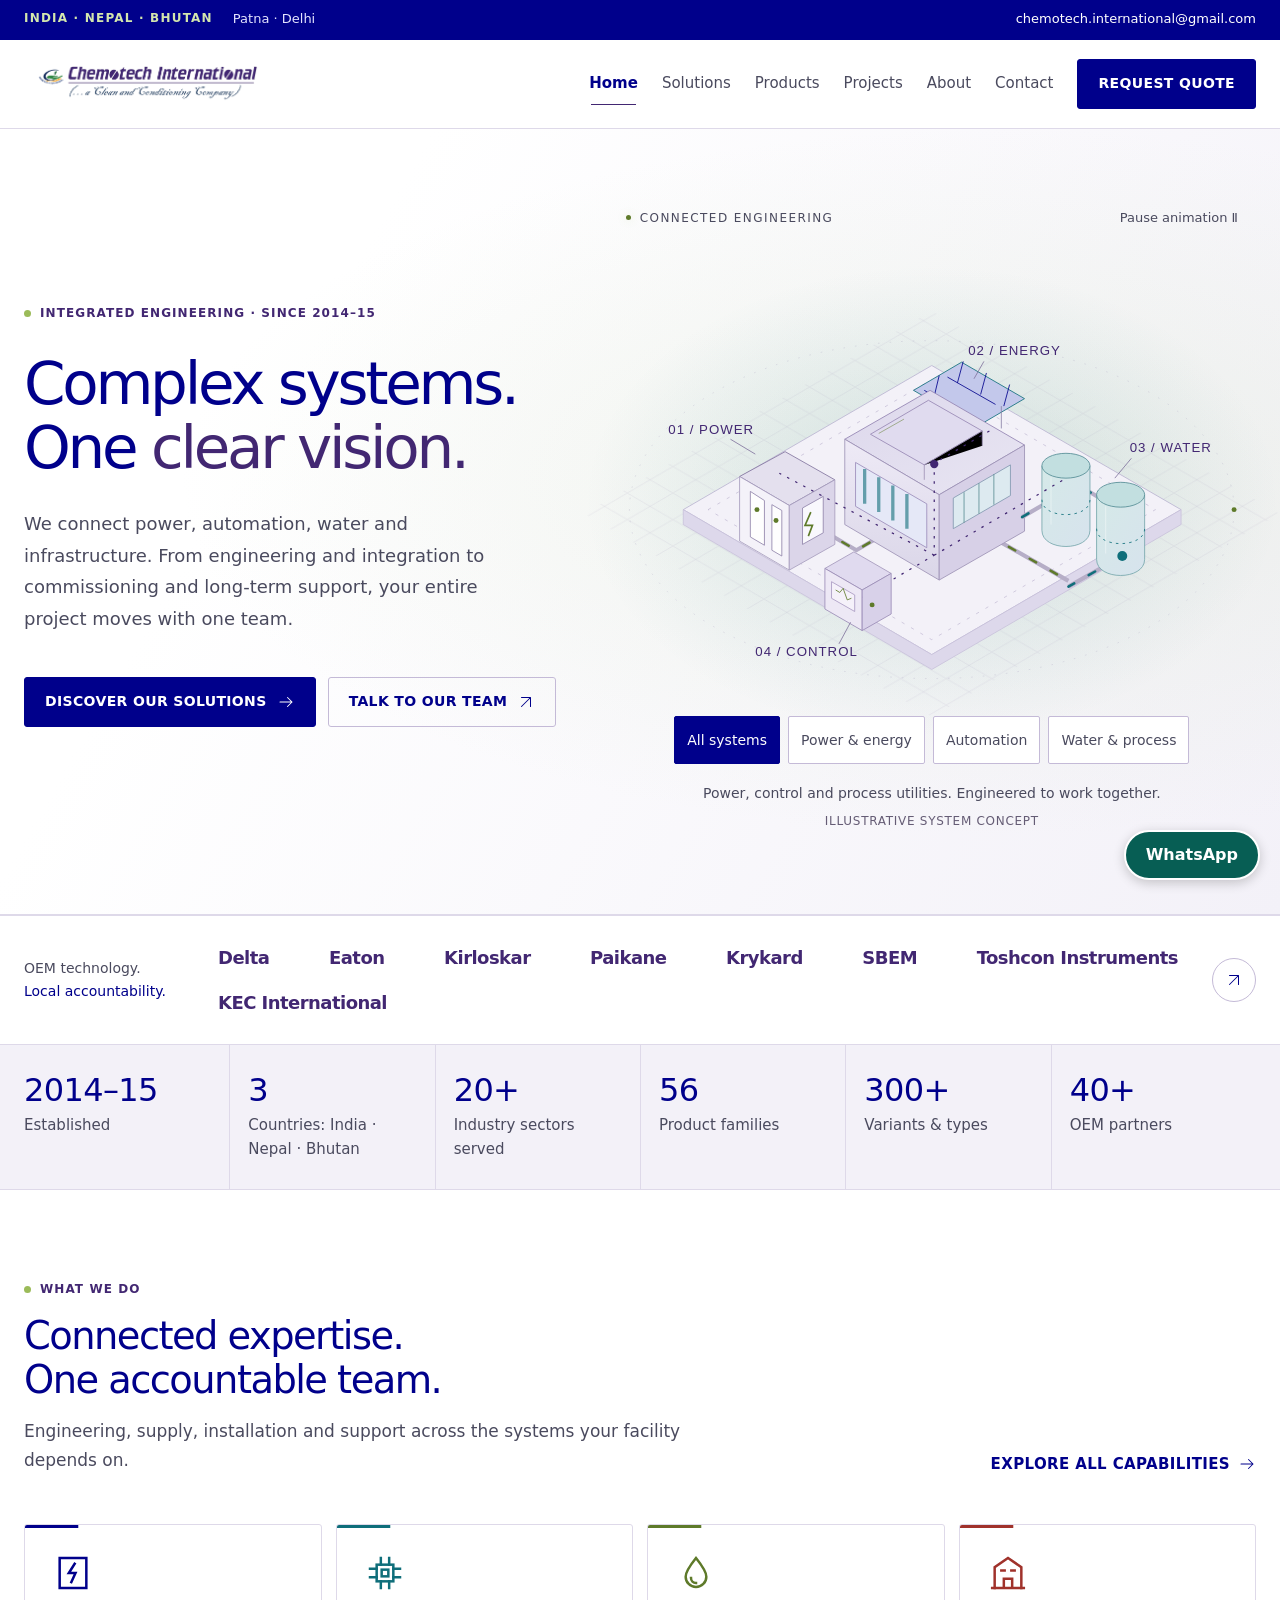
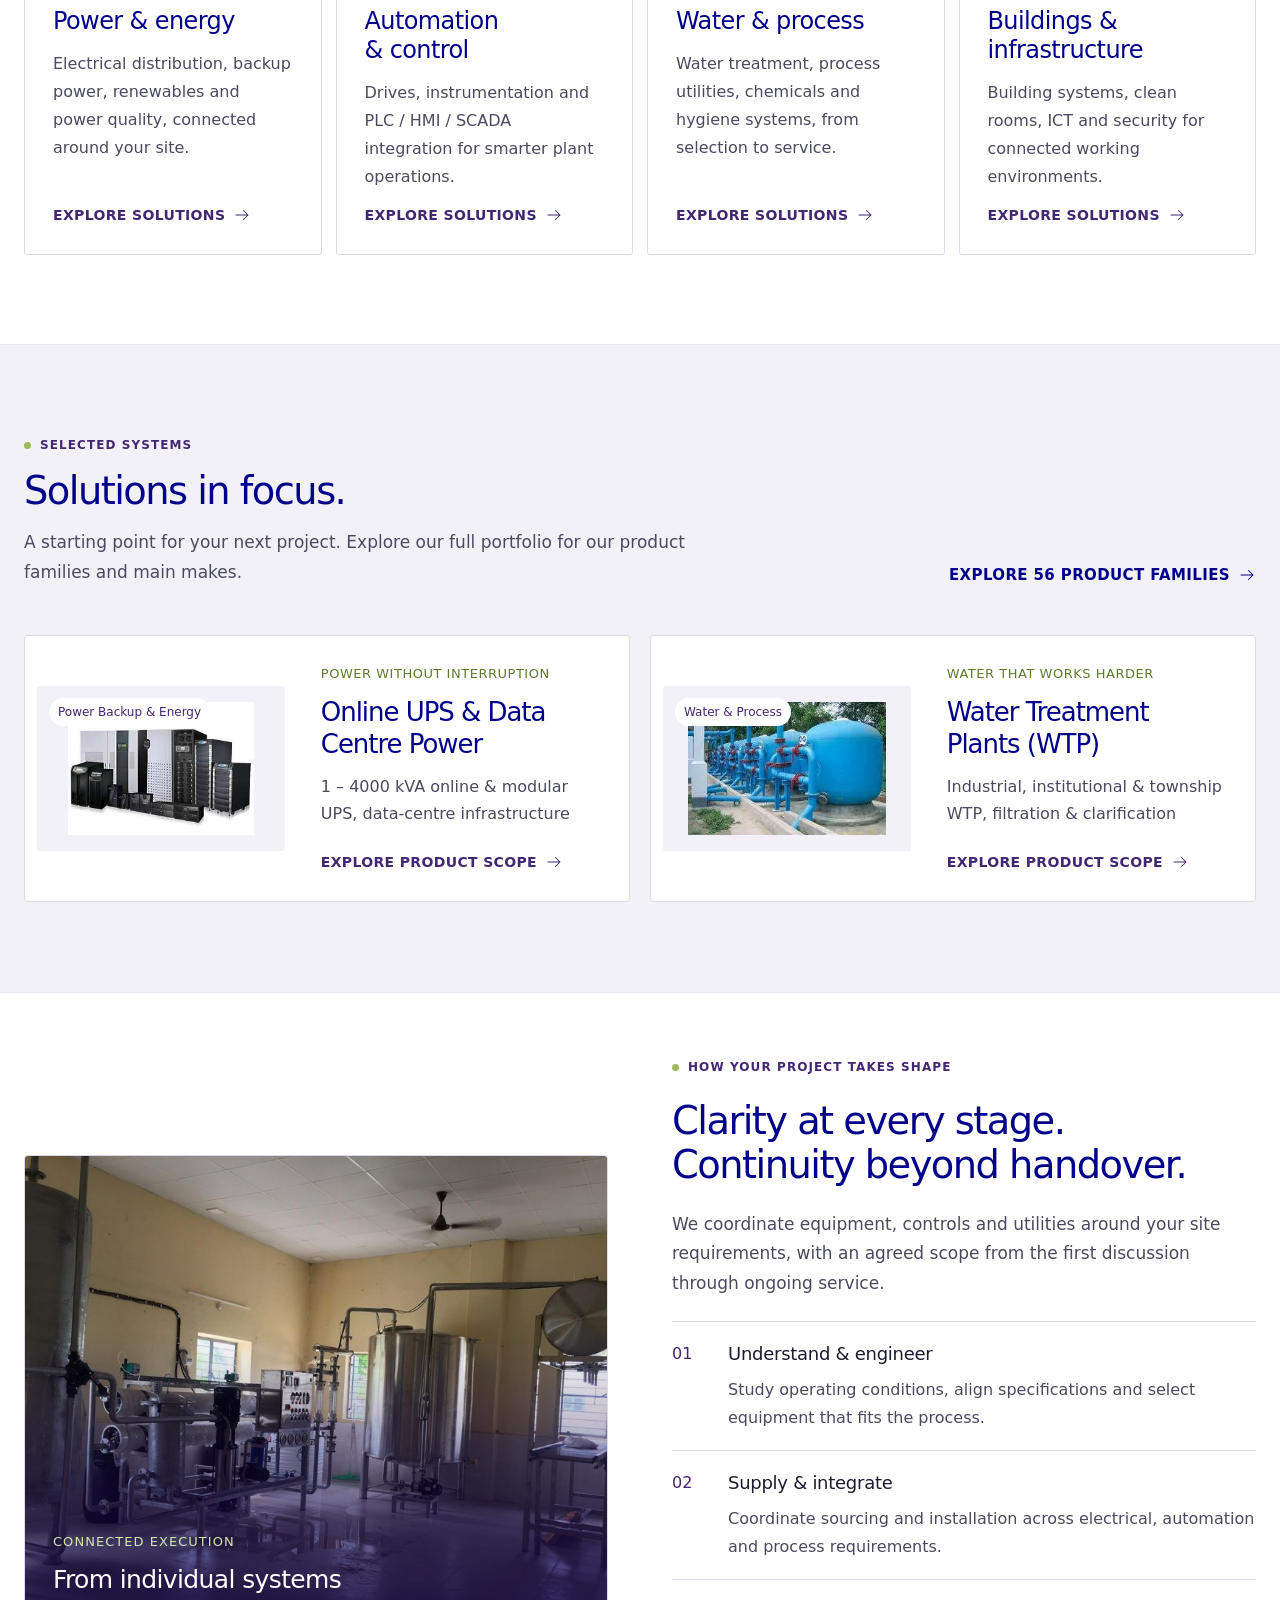
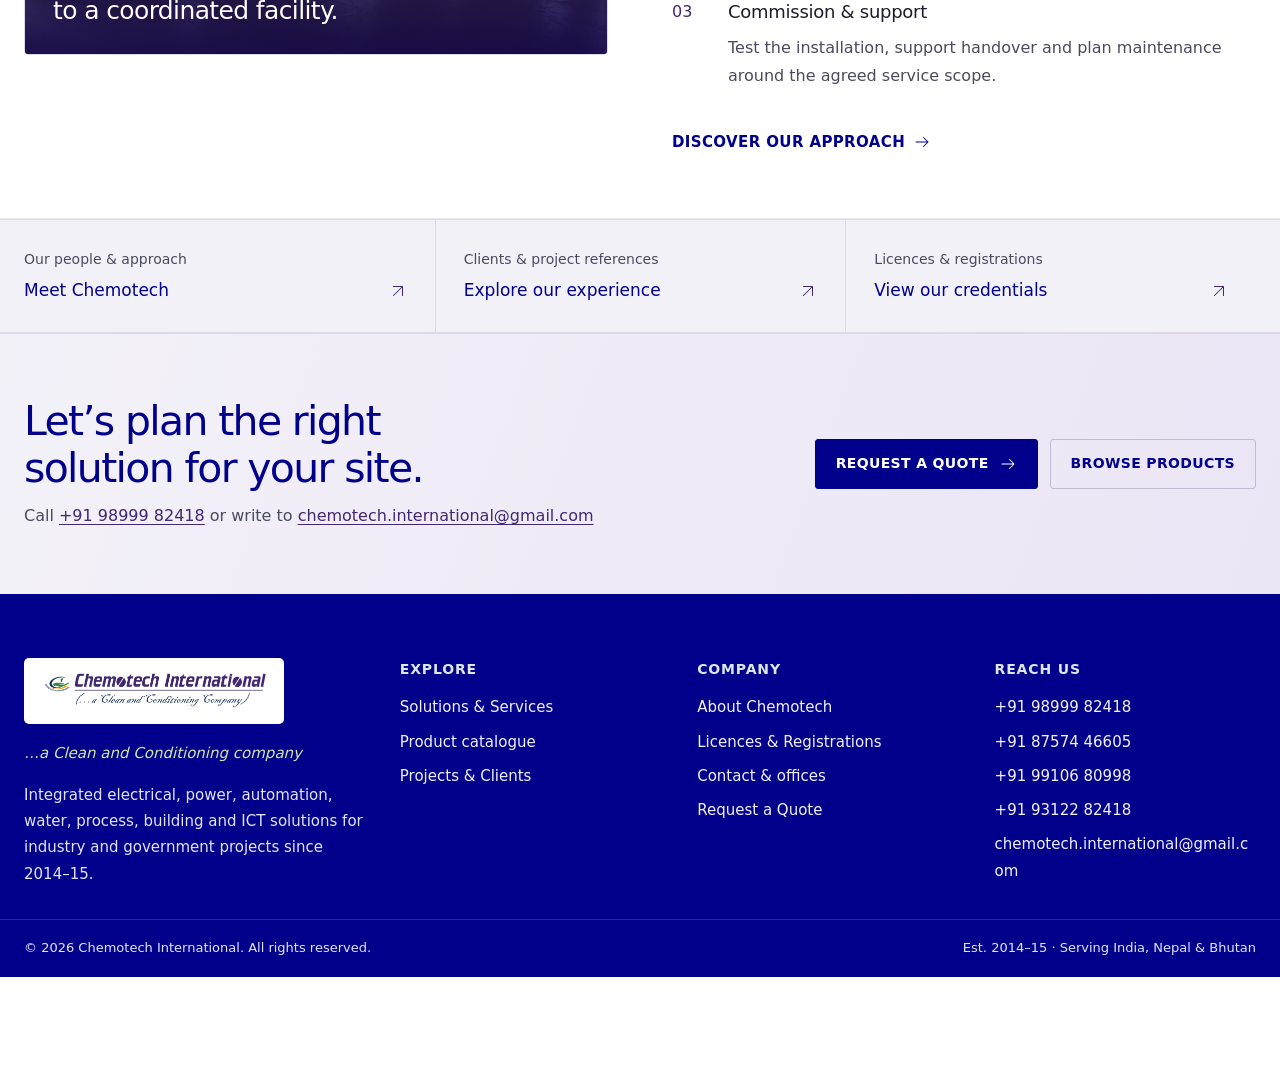
==== commit 7ba7c25c: "Publish sanitized Chemotech website with direct contact links" ====
--- a/index.html
+++ b/index.html
@@ -6,19 +6,25 @@
 <title>Chemotech International</title>
 <meta name="description" content="Chemotech International: electrical works, DG sets, UPS, VFD / PLC / SCADA automation, water and wastewater treatment, solar, EV charging, building and ICT systems for industry across India, Nepal and Bhutan.">
 <meta name="theme-color" content="#00008B">
+<script type="application/ld+json">{"@context": "https://schema.org", "@type": "Organization", "name": "Chemotech International", "url": "https://autoaimationxyz.github.io/chemo-public-website/", "logo": "https://autoaimationxyz.github.io/chemo-public-website/assets/img/chemotech-logo.png", "email": "chemotech.international@gmail.com", "telephone": ["+91 98999 82418", "+91 87574 46605", "+91 99106 80998", "+91 93122 82418"], "areaServed": ["India", "Nepal", "Bhutan"]}</script>
 <meta property="og:title" content="Chemotech International">
 <meta property="og:description" content="Chemotech International: electrical works, DG sets, UPS, VFD / PLC / SCADA automation, water and wastewater treatment, solar, EV charging, building and ICT systems for industry across India, Nepal and Bhutan.">
+<link rel="canonical" href="https://autoaimationxyz.github.io/chemo-public-website/index.html">
+<meta property="og:url" content="https://autoaimationxyz.github.io/chemo-public-website/index.html">
+<meta property="og:site_name" content="Chemotech International">
+<meta name="twitter:card" content="summary">
 <meta property="og:type" content="website">
-<meta property="og:image" content="assets/img/chemotech-logo.png">
+<meta property="og:image" content="https://autoaimationxyz.github.io/chemo-public-website/assets/img/chemotech-logo.png">
 <link rel="icon" type="image/png" href="favicon.png">
-<link rel="stylesheet" href="assets/css/style.css">
-<link rel="stylesheet" href="assets/css/modern.css">
-<link rel="stylesheet" href="assets/css/immersive.css?v=63767099c9cc">
-<link rel="stylesheet" href="assets/css/profile.css?v=b8390f9fc562">
+<link rel="stylesheet" href="assets/css/style.css?v=05de015c1cc0">
+<link rel="stylesheet" href="assets/css/modern.css?v=c445a4f959f2">
+<link rel="stylesheet" href="assets/css/immersive.css?v=84e53301dd92">
+<link rel="stylesheet" href="assets/css/profile.css?v=7d99860033bf">
+<link rel="stylesheet" href="assets/css/contact-actions.css?v=8717a118b452">
 </head>
 <body>
 <a class="skip-link" href="#main">Skip to content</a>
-<div class="topbar">
+<div class="topbar" role="region" aria-label="Company coverage and email">
   <div class="wrap">
     <div class="topbar__group">
       <span class="topbar__countries">INDIA · NEPAL · BHUTAN</span>
@@ -118,7 +124,7 @@
 
 <section class="ecosystem-band" aria-label="Selected OEM partners"><div class="wrap"><p>OEM technology.<br><b>Local accountability.</b></p><div class="ecosystem-makes"><span>Delta</span><span>Eaton</span><span>Kirloskar</span><span>Paikane</span><span>Krykard</span><span>SBEM</span><span>Toshcon Instruments</span><span>KEC International</span></div><a href="solutions.html#partners" aria-label="See all OEM partners"><svg class="arrow arrow--up-right" width="18" height="18" viewBox="0 0 24 24" fill="none" stroke="currentColor" stroke-width="1.35" stroke-linecap="round" stroke-linejoin="round" aria-hidden="true" focusable="false"><path d="M6 18 18 6M6 6h12v12"/></svg></a></div></section>
 <section class="facts" aria-label="At a glance">
-  <div class="wrap"><ul><li><b>10+</b><span>Years in business</span></li><li><b>3</b><span>Countries: India · Nepal · Bhutan</span></li><li><b>20+</b><span>Industry sectors served</span></li><li><b>56</b><span>Product families</span></li><li><b>300+</b><span>Variants &amp; types</span></li><li><b>50+</b><span>Named OEM partners</span></li></ul></div>
+  <div class="wrap"><ul><li><b>2014–15</b><span>Established</span></li><li><b>3</b><span>Countries: India · Nepal · Bhutan</span></li><li><b>20+</b><span>Industry sectors served</span></li><li><b>56</b><span>Product families</span></li><li><b>300+</b><span>Variants &amp; types</span></li><li><b>40+</b><span>OEM partners</span></li></ul></div>
 </section>
 
 <section class="section home-capabilities">
@@ -138,10 +144,10 @@
 <section class="section section--wash featured-section">
   <div class="wrap">
     <div class="section-head section-head--split">
-      <div class="stack" style="gap:14px"><span class="tag">Selected systems</span><h2>Solutions in focus.</h2><p>A starting point for your next project. Explore our full portfolio for every product family and variant.</p></div>
+      <div class="stack" style="gap:14px"><span class="tag">Selected systems</span><h2>Solutions in focus.</h2><p>A starting point for your next project. Explore our full portfolio for our product families and main makes.</p></div>
       <a class="text-link" href="products.html">Explore 56 product families <svg class="arrow arrow--right" width="18" height="18" viewBox="0 0 24 24" fill="none" stroke="currentColor" stroke-width="1.35" stroke-linecap="round" stroke-linejoin="round" aria-hidden="true" focusable="false"><path d="M4 12h16m-6-6 6 6-6 6"/></svg></a>
     </div>
-    <div class="featured-grid home-featured-grid"><a class="feature-card" href="products.html#p-27"><div class="feature-card__image"><img src="assets/img/solutions/online-ups.jpg" alt="Online UPS Systems" loading="lazy"><span>Power Backup &amp; Energy</span></div><div class="feature-card__copy"><small>Power without interruption</small><h3>Online UPS &amp; Data Centre Power</h3><p>1 – 4000 kVA online &amp; modular UPS, data-centre infrastructure</p><span class="text-link">Explore 6 variants <svg class="arrow arrow--right" width="18" height="18" viewBox="0 0 24 24" fill="none" stroke="currentColor" stroke-width="1.35" stroke-linecap="round" stroke-linejoin="round" aria-hidden="true" focusable="false"><path d="M4 12h16m-6-6 6 6-6 6"/></svg></span></div></a><a class="feature-card" href="products.html#p-39"><div class="feature-card__image"><img src="assets/img/solutions/water-treatment-plant.jpg" alt="Water Treatment Plants" loading="lazy"><span>Water &amp; Process</span></div><div class="feature-card__copy"><small>Water that works harder</small><h3>Water Treatment Plants (WTP)</h3><p>Industrial, institutional &amp; township WTP, filtration &amp; clarification</p><span class="text-link">Explore 4 variants <svg class="arrow arrow--right" width="18" height="18" viewBox="0 0 24 24" fill="none" stroke="currentColor" stroke-width="1.35" stroke-linecap="round" stroke-linejoin="round" aria-hidden="true" focusable="false"><path d="M4 12h16m-6-6 6 6-6 6"/></svg></span></div></a></div>
+    <div class="featured-grid home-featured-grid"><a class="feature-card" href="products.html#p-27"><div class="feature-card__image"><img src="assets/img/solutions/online-ups.jpg" alt="Online UPS Systems" loading="lazy" width="640" height="480"><span>Power Backup &amp; Energy</span></div><div class="feature-card__copy"><small>Power without interruption</small><h3>Online UPS &amp; Data Centre Power</h3><p>1 – 4000 kVA online &amp; modular UPS, data-centre infrastructure</p><span class="text-link">Explore product scope <svg class="arrow arrow--right" width="18" height="18" viewBox="0 0 24 24" fill="none" stroke="currentColor" stroke-width="1.35" stroke-linecap="round" stroke-linejoin="round" aria-hidden="true" focusable="false"><path d="M4 12h16m-6-6 6 6-6 6"/></svg></span></div></a><a class="feature-card" href="products.html#p-39"><div class="feature-card__image"><img src="assets/img/solutions/water-treatment-plant.jpg" alt="Water Treatment Plants" loading="lazy" width="640" height="480"><span>Water &amp; Process</span></div><div class="feature-card__copy"><small>Water that works harder</small><h3>Water Treatment Plants (WTP)</h3><p>Industrial, institutional &amp; township WTP, filtration &amp; clarification</p><span class="text-link">Explore product scope <svg class="arrow arrow--right" width="18" height="18" viewBox="0 0 24 24" fill="none" stroke="currentColor" stroke-width="1.35" stroke-linecap="round" stroke-linejoin="round" aria-hidden="true" focusable="false"><path d="M4 12h16m-6-6 6 6-6 6"/></svg></span></div></a></div>
   </div>
 </section>
 
@@ -191,15 +197,15 @@
         <p>Integrated electrical, power, automation, water, process, building and ICT solutions for industry and government projects since 2014–15.</p>
       </div>
       <div>
-        <h4>Explore</h4>
+        <h2>Explore</h2>
         <ul><li><a href="solutions.html">Solutions &amp; Services</a></li><li><a href="products.html">Product catalogue</a></li><li><a href="projects.html">Projects &amp; Clients</a></li></ul>
       </div>
       <div>
-        <h4>Company</h4>
+        <h2>Company</h2>
         <ul><li><a href="about.html">About Chemotech</a></li><li><a href="certifications.html">Licences &amp; Registrations</a></li><li><a href="contact.html">Contact &amp; offices</a></li><li><a href="quote.html">Request a Quote</a></li></ul>
       </div>
       <div>
-        <h4>Reach us</h4>
+        <h2>Reach us</h2>
         <ul>
           <li><a href="tel:+919899982418">+91 98999 82418</a></li><li><a href="tel:+918757446605">+91 87574 46605</a></li><li><a href="tel:+919910680998">+91 99106 80998</a></li><li><a href="tel:+919312282418">+91 93122 82418</a></li>
           <li><a href="mailto:chemotech.international@gmail.com">chemotech.international@gmail.com</a></li>
@@ -213,7 +219,11 @@
     <span>Est. 2014–15 · Serving India, Nepal &amp; Bhutan</span>
   </div>
 </footer>
-<script src="assets/js/main.js?v=593b8d75161b"></script>
+<nav class="contact-actions" aria-label="Quick contact">
+  <a class="contact-actions__whatsapp" href="https://wa.me/919899982418?text=Hello%20Chemotech%2C%20I%20have%20an%20enquiry%20about%20%E2%80%A6" target="_blank" rel="noopener noreferrer">WhatsApp</a>
+  <a class="contact-actions__call" href="tel:+919899982418">Call</a>
+</nav>
+<script defer src="assets/js/main.js?v=c6a16b14aec7"></script>
 
 </body>
 </html>
--- a/assets/css/style.css
+++ b/assets/css/style.css
@@ -502,7 +502,7 @@
 .offices { display: grid; grid-template-columns: repeat(2, minmax(0, 1fr)); gap: 16px; }
 .office { border: 1px solid var(--line); border-top: 4px solid var(--navy); padding: 26px; display: grid; gap: 14px; align-content: start; background: var(--paper); }
 .office + .office { border-top-color: var(--green); }
-.office h3 { font-size: var(--fs-lg); }
+.office h2 { font-size: var(--fs-lg); }
 .office address { font-style: normal; color: var(--ink); }
 .office dl { display: grid; grid-template-columns: max-content minmax(0, 1fr); gap: 8px 16px; margin: 0; font-size: var(--fs-sm); }
 .office dt { color: var(--muted); font-size: var(--fs-xs); letter-spacing: .12em; text-transform: uppercase; padding-top: 2px; }
@@ -884,7 +884,7 @@
 
 .aside { display: grid; gap: 20px; }
 .aside-card { background: var(--wash); padding: 24px; display: grid; gap: 12px; }
-.aside-card h3 { font-size: var(--fs-md); }
+.aside-card h2 { font-size: var(--fs-md); }
 .aside-card p, .aside-card li { color: var(--muted); font-size: var(--fs-sm); }
 .aside-card ol { display: grid; gap: 10px; counter-reset: a; }
 .aside-card ol li { display: grid; grid-template-columns: 26px minmax(0, 1fr); gap: 10px; counter-increment: a; }
@@ -897,7 +897,7 @@
 .site-footer a { color: var(--on-navy); text-decoration: none; }
 .site-footer a:hover { color: var(--green); }
 .footer-top { padding-block: 48px 32px; display: grid; grid-template-columns: minmax(0, 1.3fr) repeat(3, minmax(0, 1fr)); gap: 32px; }
-.footer-top h4 { color: var(--on-navy); font-size: var(--fs-xs); letter-spacing: .16em; text-transform: uppercase; margin-bottom: 14px; }
+.footer-top h2 { color: var(--on-navy); font-size: var(--fs-xs); letter-spacing: .16em; text-transform: uppercase; margin-bottom: 14px; }
 .footer-top ul { display: grid; gap: 8px; }
 .footer-brand { display: grid; gap: 16px; align-content: start; }
 .footer-brand .logo-tile { background: var(--paper); padding: 14px 16px; max-width: 300px; }
--- a/assets/css/modern.css
+++ b/assets/css/modern.css
@@ -143,9 +143,9 @@
 @media (prefers-reduced-motion: no-preference) {
   .hero__copy, .hero-visual, .page-hero .wrap { animation: enter .75s ease both; }
   .hero-visual { animation-delay: .12s; }
-  .reveal-ready { opacity: 0; transform: translateY(22px); transition: opacity .65s ease, transform .65s ease; }
+  .reveal-ready { opacity: 1; transform: translateY(22px); transition: transform .35s ease; }
   .reveal-ready.is-visible { opacity: 1; transform: none; }
-  @keyframes enter { from { opacity: 0; transform: translateY(20px); } to { opacity: 1; transform: none; } }
+  @keyframes enter { from { transform: translateY(20px); } to { transform: none; } }
 }
 @media (min-width: 1700px) { :root { --wrap: 1500px; } .hero .wrap { padding-block: 100px; } }
 @media (max-width: 1100px) { .hero .wrap { gap: 32px; } .hero-visual { height: 440px; } .featured-grid { grid-template-columns: repeat(2, minmax(0, 1fr)); } }
--- a/assets/css/immersive.css
+++ b/assets/css/immersive.css
@@ -226,7 +226,7 @@
 .table-wrap { border-color: #6f8b69; }
 .office { display: flex; flex-direction: column; gap: 18px; padding: 30px; border: 1px solid #34505d; background: #111f2c; border-radius: 4px; }
 .office + .office { border-top-color: #34505d; }
-.office h3 { font-size: 36px; font-weight: 400; }
+.office h2 { font-size: 36px; font-weight: 400; }
 .office address { color: #b9cbd5; line-height: 1.8; font-size: 14px; }
 .office dl { margin-block: 8px 20px; line-height: 1.85; }
 .office dd a { font-size: 12px; font-weight: 400; color: #cee1d4; }
@@ -272,7 +272,7 @@
 .footer-brand .logo-tile { background: #fafcf5; max-width: 260px; }
 .footer-top a { color: #afc0cc; }
 .footer-top p { color: #96aebd; }
-.footer-top h4 { font-size: 9px; font-weight: 400; color: #dce6ec; }
+.footer-top h2 { font-size: 9px; font-weight: 400; color: #dce6ec; }
 .footer-top { font-size: 12px; gap: 36px; }
 .footer-bottom { color: #8aa2b2; font-size: 10px; }
 @media (min-width: 1800px) { .hero .wrap { min-height: 800px; } }
--- a/assets/css/profile.css
+++ b/assets/css/profile.css
@@ -149,7 +149,7 @@
 .pdialog::backdrop,.lightbox::backdrop { background:#1B143F80; }
 .pd-head { background:var(--navy); border-color:var(--navy); }
 .pd-head h2 { color:white; }
-.pd-head small { color:#D3E6AE; }
+.pd-head small { color:#D3E6AE; opacity:1; }
 .pd-body { background:white; }
 .pd-media { background:var(--wash); border-color:var(--line); }
 .pd-main { background:white; border-color:var(--line); }
@@ -428,7 +428,7 @@
 .picked li { min-width:0; overflow-wrap:anywhere; }
 .picked li button { flex:none; min-width:36px; min-height:36px; }
 .footer-top { font-size:.9375rem; line-height:1.75; }
-.footer-top h4 { font-size:.875rem; line-height:1.6; font-weight:600; letter-spacing:.06em; }
+.footer-top h2 { font-size:.875rem; line-height:1.6; font-weight:600; letter-spacing:.06em; }
 .footer-bottom { font-size:.8125rem; line-height:1.6; }
 .titleblock span { font-size:.875rem; line-height:1.6; }
 .titleblock small { font-size:.75rem; line-height:1.6; letter-spacing:.06em; }
--- a/assets/css/contact-actions.css
+++ b/assets/css/contact-actions.css
@@ -0,0 +1,38 @@
+/* First-party contact links; keep product selection controls clear. */
+.contact-actions {
+  position: fixed;
+  right: max(20px, env(safe-area-inset-right, 0px));
+  bottom: calc(20px + env(safe-area-inset-bottom, 0px));
+  z-index: 45;
+  display: flex;
+  gap: 12px;
+  font-family: inherit;
+}
+.contact-actions a {
+  display: inline-flex;
+  align-items: center;
+  justify-content: center;
+  min-height: 48px;
+  padding: 12px 20px;
+  border: 2px solid #fff;
+  border-radius: 28px;
+  background: #075e54;
+  color: #fff;
+  font-size: 1rem;
+  font-weight: 700;
+  line-height: 1.4;
+  text-decoration: none;
+  box-shadow: 0 3px 12px #0003;
+}
+.contact-actions a:hover { background: #064b43; color: #fff; }
+.contact-actions a:focus-visible { outline: 3px solid #00008b; outline-offset: 3px; }
+.contact-actions .contact-actions__call { display: none; background: #00008b; }
+body { padding-bottom: 92px; }
+body.has-tray { padding-bottom: 188px; }
+body.has-tray .contact-actions { bottom: calc(108px + env(safe-area-inset-bottom, 0px)); }
+@media (max-width: 640px) {
+  .contact-actions { left: max(12px, env(safe-area-inset-left, 0px)); right: max(12px, env(safe-area-inset-right, 0px)); bottom: calc(12px + env(safe-area-inset-bottom, 0px)); }
+  .contact-actions a { flex: 1; padding-inline: 12px; }
+  .contact-actions .contact-actions__call { display: inline-flex; }
+}
+@media print { .contact-actions { display: none; } body, body.has-tray { padding-bottom: 0; } }
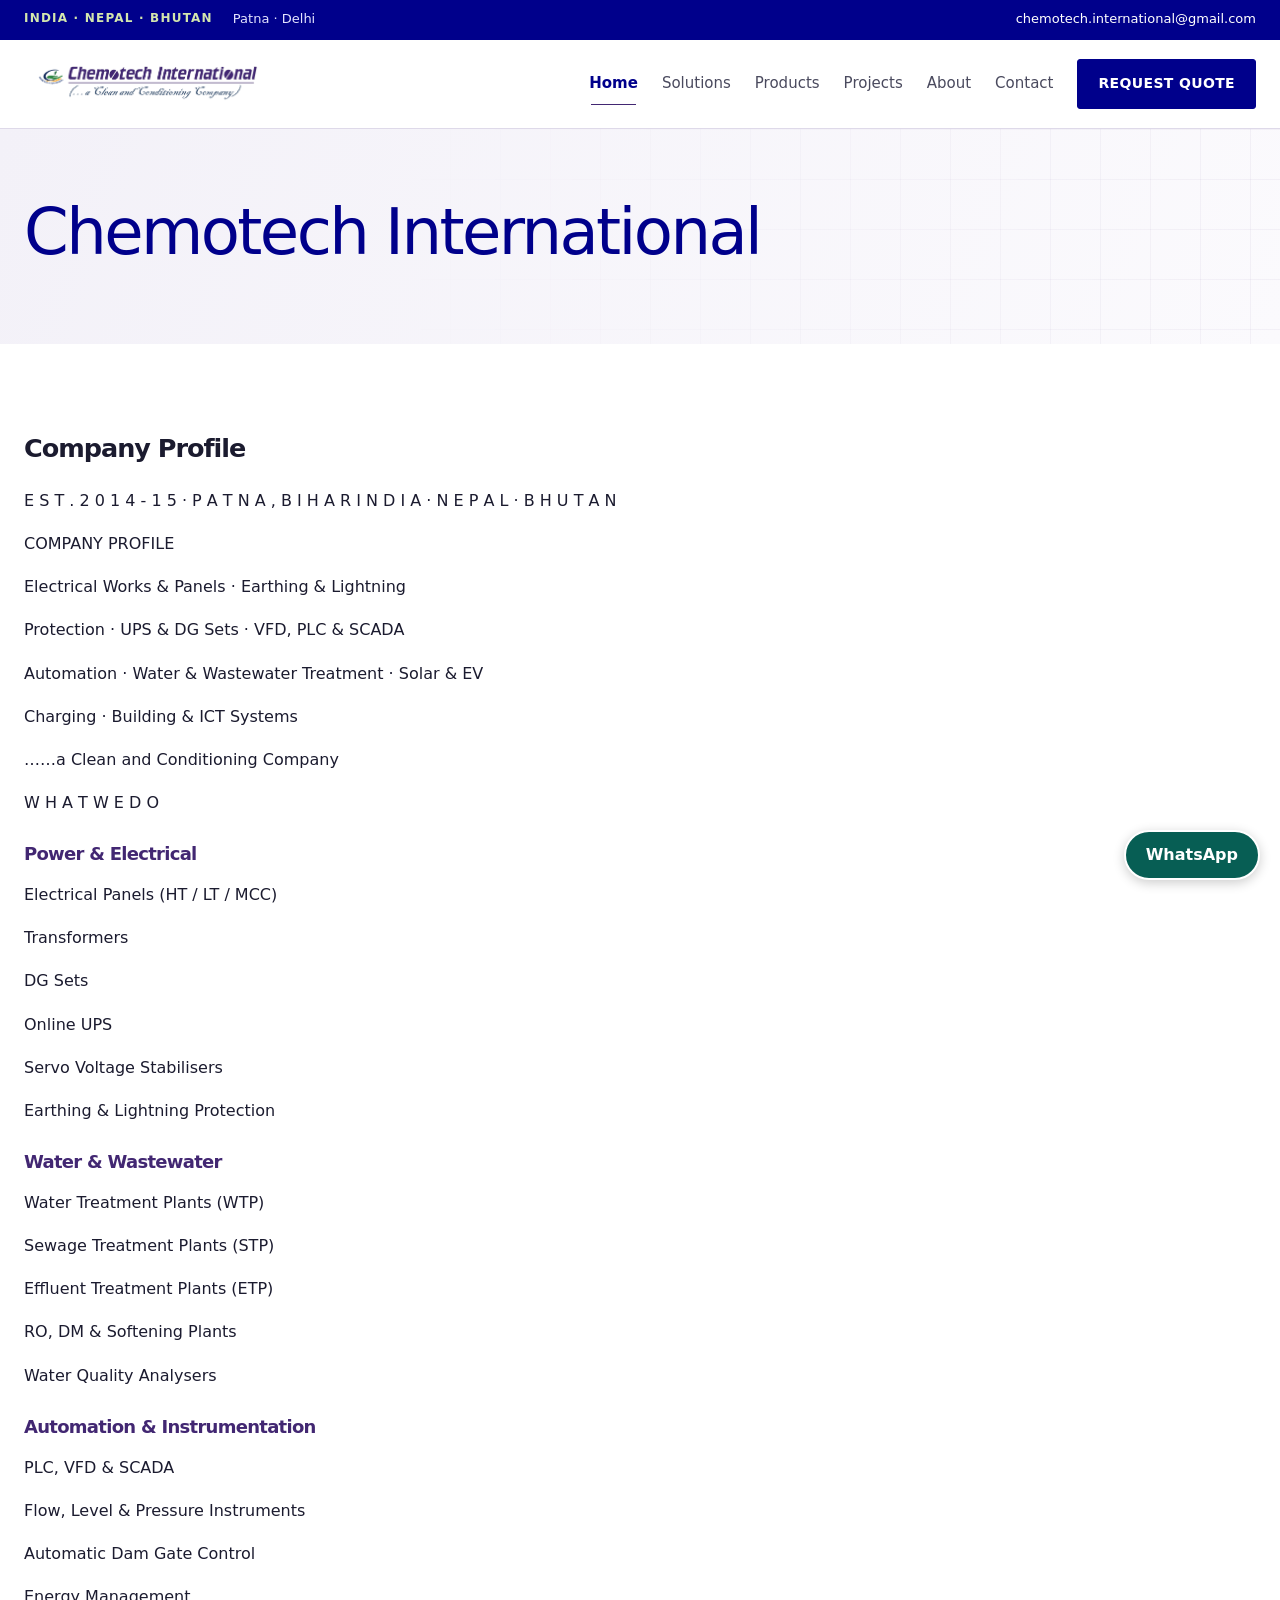
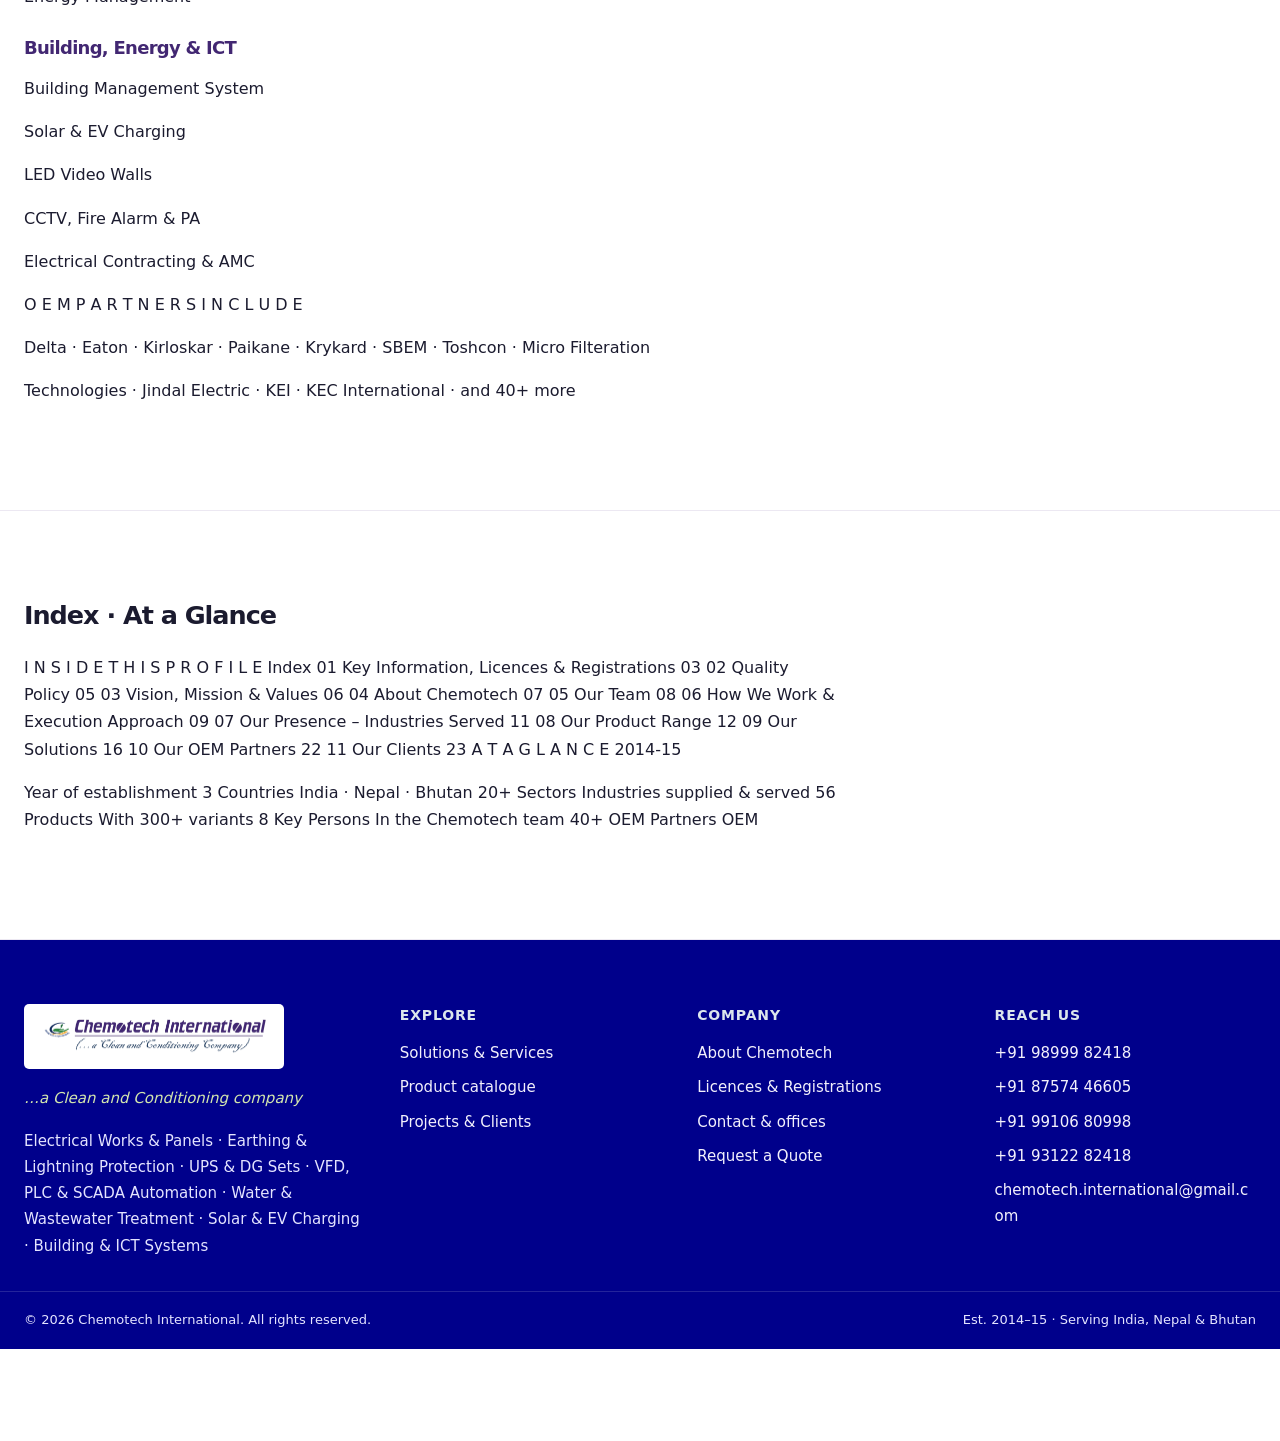
==== commit 5b9ade02: "Match the complete final company profile including approved banking and audit details" ====
--- a/index.html
+++ b/index.html
@@ -4,11 +4,11 @@
 <meta charset="utf-8">
 <meta name="viewport" content="width=device-width, initial-scale=1, viewport-fit=cover">
 <title>Chemotech International</title>
-<meta name="description" content="Chemotech International: electrical works, DG sets, UPS, VFD / PLC / SCADA automation, water and wastewater treatment, solar, EV charging, building and ICT systems for industry across India, Nepal and Bhutan.">
+<meta name="description" content="Chemotech International · Chemotech International">
 <meta name="theme-color" content="#00008B">
 <script type="application/ld+json">{"@context": "https://schema.org", "@type": "Organization", "name": "Chemotech International", "url": "https://autoaimationxyz.github.io/chemo-public-website/", "logo": "https://autoaimationxyz.github.io/chemo-public-website/assets/img/chemotech-logo.png", "email": "chemotech.international@gmail.com", "telephone": ["+91 98999 82418", "+91 87574 46605", "+91 99106 80998", "+91 93122 82418"], "areaServed": ["India", "Nepal", "Bhutan"]}</script>
 <meta property="og:title" content="Chemotech International">
-<meta property="og:description" content="Chemotech International: electrical works, DG sets, UPS, VFD / PLC / SCADA automation, water and wastewater treatment, solar, EV charging, building and ICT systems for industry across India, Nepal and Bhutan.">
+<meta property="og:description" content="Chemotech International · Chemotech International">
 <link rel="canonical" href="https://autoaimationxyz.github.io/chemo-public-website/index.html">
 <meta property="og:url" content="https://autoaimationxyz.github.io/chemo-public-website/index.html">
 <meta property="og:site_name" content="Chemotech International">
@@ -19,7 +19,7 @@
 <link rel="stylesheet" href="assets/css/style.css?v=05de015c1cc0">
 <link rel="stylesheet" href="assets/css/modern.css?v=c445a4f959f2">
 <link rel="stylesheet" href="assets/css/immersive.css?v=84e53301dd92">
-<link rel="stylesheet" href="assets/css/profile.css?v=7d99860033bf">
+<link rel="stylesheet" href="assets/css/profile.css?v=627b19b7b1da">
 <link rel="stylesheet" href="assets/css/contact-actions.css?v=8717a118b452">
 </head>
 <body>
@@ -49,144 +49,7 @@
   </div>
 </header>
 <main id="main">
-
-<section class="hero on-navy">
-  <div class="wrap">
-    <div class="hero__copy">
-      <span class="tag">Integrated engineering · Since 2014–15</span>
-      <h1>Complex systems.<br>One <em>clear vision.</em></h1>
-      <p>We connect power, automation, water and infrastructure. From engineering and integration to commissioning and long-term support, your entire project moves with one team.</p>
-      <div class="btn-row">
-        <a class="btn btn--green" href="solutions.html">Discover our solutions <svg class="arrow arrow--right" width="18" height="18" viewBox="0 0 24 24" fill="none" stroke="currentColor" stroke-width="1.35" stroke-linecap="round" stroke-linejoin="round" aria-hidden="true" focusable="false"><path d="M4 12h16m-6-6 6 6-6 6"/></svg></a>
-        <a class="btn btn--line-light" href="contact.html">Talk to our team <svg class="arrow arrow--up-right" width="18" height="18" viewBox="0 0 24 24" fill="none" stroke="currentColor" stroke-width="1.35" stroke-linecap="round" stroke-linejoin="round" aria-hidden="true" focusable="false"><path d="M6 18 18 6M6 6h12v12"/></svg></a>
-      </div>
-    </div>
-    <div class="system-experience" data-system="all">
-  <div class="system-topline"><span><i></i> CONNECTED ENGINEERING</span><button class="motion-toggle" type="button" aria-pressed="false">Pause animation <span aria-hidden="true">Ⅱ</span></button></div>
-  <div class="system-stage">
-    <svg class="system-svg" viewBox="0 0 900 620" role="group" aria-labelledby="system-title" aria-describedby="system-description">
-      <title id="system-title">An integrated industrial ecosystem</title>
-      <desc id="system-description">An illustrative plant connects electrical distribution, renewable energy, automation, water treatment and building systems. Animated paths represent the connections between disciplines, not live site data.</desc>
-      <defs>
-        <linearGradient id="campus-top" x2="1" y2="1"><stop stop-color="#ddd8ec"/><stop offset="1" stop-color="#e8e5f2"/></linearGradient>
-        <linearGradient id="building-front" x2="0" y2="1"><stop stop-color="#eeeaf6"/><stop offset="1" stop-color="#dad6e8"/></linearGradient>
-        <linearGradient id="tower-fill" x2="1" y2="1"><stop stop-color="#d5e9e8"/><stop offset="1" stop-color="#d7e3ed"/></linearGradient>
-        <radialGradient id="system-halo"><stop stop-color="#0f6e7a" stop-opacity=".15"/><stop offset="1" stop-color="#0f6e7a" stop-opacity="0"/></radialGradient>
-        <pattern id="site-grid" width="55" height="32" patternUnits="userSpaceOnUse"><path d="M0 16L27.5 0 55 16 27.5 32Z" fill="none" stroke="#422772" stroke-opacity=".13" stroke-width=".6"/></pattern>
-        <filter id="signal-glow"><feGaussianBlur stdDeviation="3"/></filter>
-      </defs>
-      <ellipse cx="450" cy="330" rx="420" ry="285" fill="url(#system-halo)"/>
-      <path d="M30 345 450 100 870 345 450 590Z" fill="url(#site-grid)"/>
-      <g class="campus-foundation"><path d="M150 340 450 166 751 340 450 515Z" fill="#f3f1f8" stroke="#bbb4d2"/><path d="M150 340v18l300 175 301-175v-18L450 515Z" fill="#ddd8eb" stroke="#c9c2db"/><path d="M180 340 450 183 720 340 450 497Z" fill="none" stroke="#9e93b9" stroke-dasharray="4 9" stroke-opacity=".5"/></g>
-      <g class="system-zone" data-zone="power">
-        <path class="signal-track" d="M267 335 359 389 454 334 615 426"/><path class="signal-flow power-flow" d="M267 335 359 389 454 334 615 426"/>
-        <g transform="translate(218 270)"><path d="M0 30 55 0 115 34 60 65Z" fill="#e4e0ee" stroke="#81739d"/><path d="M0 30v78l60 35V65Z" fill="#f4f2f9" stroke="#a69cbd"/><path d="M60 65 115 34v78l-55 31Z" fill="#dbd5e9" stroke="#a69cbd"/><path d="M13 48v55l17 10V59ZM39 64v55l12 7V71Z" fill="#fefefe" stroke="#8f83aa"/><path d="M76 68v44l25-14V54Z" fill="#f9f8fd" stroke="#8f83aa"/><circle cx="21" cy="70" r="3" fill="#5e7a2a"/><circle cx="44" cy="83" r="3" fill="#5e7a2a"/><path d="m86 73-7 16h9l-5 13" fill="none" stroke="#5e7a2a" stroke-width="2"/></g>
-        <g transform="translate(428 176)"><path d="m0 20 58-34 76 44-58 34Z" fill="#c3c8eb" stroke="#0f6e7a"/><path d="m13 20 58 33m-30-49 58 33M31 2l-6 25m35-42-7 26m35-12-7 26m35-12-7 26" stroke="#00008b"/><path d="M20 32v32m86-25v27" stroke="#8b80a7"/><path class="signal-flow power-flow" d="M61 50v55l-35 20"/></g>
-      </g>
-      <g class="system-zone" data-zone="building">
-        <path d="M345 255 448 196 562 262 459 322Z" fill="url(#campus-top)" stroke="#9182b1"/>
-        <path d="M345 255v103l114 67V322Z" fill="url(#building-front)" stroke="#9c91b4"/>
-        <path d="M459 322 562 262v104l-103 59Z" fill="#d7d0e7" stroke="#9c91b4"/>
-        <path d="M358 283v53l86 50v-53Z" fill="#e5e8f7" stroke="#9a8bb9"/>
-        <path d="M369 291v42m17-32v42m17-32v42m17-32v42" stroke="#0f6e7a" stroke-width="4" opacity=".6"/>
-        <path d="M476 326v37l69-40v-37Z" fill="#ddeaf0" stroke="#8297b0"/>
-        <path d="M489 319v37m18-48v37m18-48v37" stroke="#5b8f94"/>
-        <path d="m376 249 70-41 65 37-70 41Z" fill="#e0dbef" stroke="#9687b3"/>
-        <path d="M441 286v18m0-18 70-41v18" stroke="#9d92b6"/>
-        <path class="system-roof-line" d="m386 248 60-34 53 30-59 35Z" fill="none" stroke="#5e7a2a" stroke-opacity=".6"/>
-      </g>
-      <g class="system-zone" data-zone="water">
-        <path class="signal-track" d="M559 349 626 310 680 342v54l-65 37"/><path class="signal-flow water-flow" d="M559 349 626 310 680 342v54l-65 37"/>
-        <g transform="translate(583 262)"><path d="M0 25v78c0 26 58 26 58 0V25" fill="url(#tower-fill)" stroke="#75a6ab"/><ellipse cx="29" cy="25" rx="29" ry="15" fill="#c2dfe0" stroke="#538b94"/><path d="M0 66c0 24 58 24 58 0" fill="none" stroke="#0f6e7a" stroke-dasharray="3 5"/><path d="M11 39v57" stroke="#ffffff" opacity=".5"/></g>
-        <g transform="translate(649 297)"><path d="M0 25v78c0 26 58 26 58 0V25" fill="url(#tower-fill)" stroke="#75a6ab"/><ellipse cx="29" cy="25" rx="29" ry="15" fill="#c2dfe0" stroke="#538b94"/><path d="M0 66c0 24 58 24 58 0" fill="none" stroke="#0f6e7a" stroke-dasharray="3 5"/><path d="M11 39v57" stroke="#ffffff" opacity=".5"/></g>
-        <circle class="system-pulse water-pulse" cx="680" cy="396" r="6" fill="#0f6e7a"/>
-      </g>
-      <g class="system-zone" data-zone="automation">
-        <path class="signal-control" d="M366 446 453 395V284l70-41M453 395l161-94M453 395l-187-99"/>
-        <g transform="translate(321 389)"><path d="m0 22 35-20 45 26-35 20Z" fill="#e0daef" stroke="#a396bb"/><path d="M0 22v49l45 26V48Z" fill="#ede8f5" stroke="#9a8cb6"/><path d="m45 48 35-20v49L45 97Z" fill="#d8d1e9" stroke="#9a8cb6"/><path d="m8 38 28 16v20L8 58Z" fill="#f5f1fa" stroke="#a899c2"/><path d="m13 48 5 3 4-5 5 14 5-2" stroke="#5e7a2a" fill="none"/><circle cx="57" cy="66" r="3" fill="#5e7a2a"/></g>
-        <circle class="system-pulse control-pulse" cx="453" cy="285" r="5" fill="#422772"/>
-      </g>
-      <g class="system-labels" fill="#422772" font-family="Arial,sans-serif" font-size="11" letter-spacing="2">
-        <a href="solutions.html#pd" aria-label="Explore power distribution"><text x="132" y="249">01 / POWER</text><path d="m207 255 30 18" stroke="#81739d"/></a>
-        <a href="solutions.html#pd" aria-label="Explore energy systems"><text x="494" y="153">02 / ENERGY</text><path d="m513 161-12 21" stroke="#81739d"/></a>
-        <a href="solutions.html#wp" aria-label="Explore water and process"><text x="689" y="270">03 / WATER</text><path d="m691 278-20 24" stroke="#81739d"/></a>
-        <a href="solutions.html#au" aria-label="Explore automation"><text x="237" y="517">04 / CONTROL</text><path d="m338 502 14-26" stroke="#81739d"/></a>
-      </g>
-      <g class="system-orbit"><ellipse cx="450" cy="340" rx="365" ry="204" fill="none" stroke="#7c6c9c" stroke-opacity=".2" stroke-dasharray="2 12"/><circle cx="815" cy="340" r="3" fill="#5e7a2a"/></g>
-    </svg>
-  </div>
-  <div class="system-controls" role="group" aria-label="Explore engineering disciplines"><button type="button" data-system-mode="all" aria-pressed="true">All systems</button><button type="button" data-system-mode="power" aria-pressed="false">Power & energy</button><button type="button" data-system-mode="automation" aria-pressed="false">Automation</button><button type="button" data-system-mode="water" aria-pressed="false">Water & process</button></div>
-  <div class="system-caption"><p id="system-copy" aria-live="polite">Power, control and process utilities. Engineered to work together.</p><span>ILLUSTRATIVE SYSTEM CONCEPT</span></div>
-</div>
-
-  </div>
-</section>
-
-<section class="ecosystem-band" aria-label="Selected OEM partners"><div class="wrap"><p>OEM technology.<br><b>Local accountability.</b></p><div class="ecosystem-makes"><span>Delta</span><span>Eaton</span><span>Kirloskar</span><span>Paikane</span><span>Krykard</span><span>SBEM</span><span>Toshcon Instruments</span><span>KEC International</span></div><a href="solutions.html#partners" aria-label="See all OEM partners"><svg class="arrow arrow--up-right" width="18" height="18" viewBox="0 0 24 24" fill="none" stroke="currentColor" stroke-width="1.35" stroke-linecap="round" stroke-linejoin="round" aria-hidden="true" focusable="false"><path d="M6 18 18 6M6 6h12v12"/></svg></a></div></section>
-<section class="facts" aria-label="At a glance">
-  <div class="wrap"><ul><li><b>2014–15</b><span>Established</span></li><li><b>3</b><span>Countries: India · Nepal · Bhutan</span></li><li><b>20+</b><span>Industry sectors served</span></li><li><b>56</b><span>Product families</span></li><li><b>300+</b><span>Variants &amp; types</span></li><li><b>40+</b><span>OEM partners</span></li></ul></div>
-</section>
-
-<section class="section home-capabilities">
-  <div class="wrap">
-    <div class="section-head section-head--split">
-      <div class="stack" style="gap:14px">
-        <span class="tag">What we do</span>
-        <h2>Connected expertise.<br>One accountable team.</h2>
-        <p>Engineering, supply, installation and support across the systems your facility depends on.</p>
-      </div>
-      <a class="text-link" href="solutions.html">Explore all capabilities <svg class="arrow arrow--right" width="18" height="18" viewBox="0 0 24 24" fill="none" stroke="currentColor" stroke-width="1.35" stroke-linecap="round" stroke-linejoin="round" aria-hidden="true" focusable="false"><path d="M4 12h16m-6-6 6 6-6 6"/></svg></a>
-    </div>
-    <div class="verticals verticals--4"><a class="vpanel" href="solutions.html#pd"><svg class="vicon" viewBox="0 0 24 24" fill="none" stroke="currentColor" stroke-width="1.5" stroke-linecap="square" aria-hidden="true"><rect x="4" y="3" width="16" height="18"/><path d="M13 6.5 9.5 12h4L11 17.5"/></svg><h3>Power &amp; energy</h3><p>Electrical distribution, backup power, renewables and power quality, connected around your site.</p><span class="text-link">Explore solutions <svg class="arrow arrow--right" width="18" height="18" viewBox="0 0 24 24" fill="none" stroke="currentColor" stroke-width="1.35" stroke-linecap="round" stroke-linejoin="round" aria-hidden="true" focusable="false"><path d="M4 12h16m-6-6 6 6-6 6"/></svg></span></a><a class="vpanel" href="solutions.html#au"><svg class="vicon" viewBox="0 0 24 24" fill="none" stroke="currentColor" stroke-width="1.5" stroke-linecap="square" aria-hidden="true"><rect x="7" y="7" width="10" height="10"/><rect x="10" y="10" width="4" height="4"/><path d="M9.5 3v4M14.5 3v4M9.5 17v4M14.5 17v4M3 9.5h4M3 14.5h4M17 9.5h4M17 14.5h4"/></svg><h3>Automation &amp; control</h3><p>Drives, instrumentation and PLC / HMI / SCADA integration for smarter plant operations.</p><span class="text-link">Explore solutions <svg class="arrow arrow--right" width="18" height="18" viewBox="0 0 24 24" fill="none" stroke="currentColor" stroke-width="1.35" stroke-linecap="round" stroke-linejoin="round" aria-hidden="true" focusable="false"><path d="M4 12h16m-6-6 6 6-6 6"/></svg></span></a><a class="vpanel" href="solutions.html#wp"><svg class="vicon" viewBox="0 0 24 24" fill="none" stroke="currentColor" stroke-width="1.5" stroke-linecap="square" aria-hidden="true"><path d="M12 3c-4 5-6.2 8.2-6.2 11.2a6.2 6.2 0 0 0 12.4 0C18.2 11.2 16 8 12 3z"/><path d="M9 15a3 3 0 0 0 3 3"/></svg><h3>Water &amp; process</h3><p>Water treatment, process utilities, chemicals and hygiene systems, from selection to service.</p><span class="text-link">Explore solutions <svg class="arrow arrow--right" width="18" height="18" viewBox="0 0 24 24" fill="none" stroke="currentColor" stroke-width="1.35" stroke-linecap="round" stroke-linejoin="round" aria-hidden="true" focusable="false"><path d="M4 12h16m-6-6 6 6-6 6"/></svg></span></a><a class="vpanel" href="solutions.html#bi"><svg class="vicon" viewBox="0 0 24 24" fill="none" stroke="currentColor" stroke-width="1.5" stroke-linecap="square" aria-hidden="true"><path d="M4 21V8.5L12 3l8 5.5V21"/><path d="M2.5 21h19M9.5 21v-5.5h5V21M8 10.5h2M14 10.5h2"/></svg><h3>Buildings &amp; infrastructure</h3><p>Building systems, clean rooms, ICT and security for connected working environments.</p><span class="text-link">Explore solutions <svg class="arrow arrow--right" width="18" height="18" viewBox="0 0 24 24" fill="none" stroke="currentColor" stroke-width="1.35" stroke-linecap="round" stroke-linejoin="round" aria-hidden="true" focusable="false"><path d="M4 12h16m-6-6 6 6-6 6"/></svg></span></a></div>
-  </div>
-</section>
-
-<section class="section section--wash featured-section">
-  <div class="wrap">
-    <div class="section-head section-head--split">
-      <div class="stack" style="gap:14px"><span class="tag">Selected systems</span><h2>Solutions in focus.</h2><p>A starting point for your next project. Explore our full portfolio for our product families and main makes.</p></div>
-      <a class="text-link" href="products.html">Explore 56 product families <svg class="arrow arrow--right" width="18" height="18" viewBox="0 0 24 24" fill="none" stroke="currentColor" stroke-width="1.35" stroke-linecap="round" stroke-linejoin="round" aria-hidden="true" focusable="false"><path d="M4 12h16m-6-6 6 6-6 6"/></svg></a>
-    </div>
-    <div class="featured-grid home-featured-grid"><a class="feature-card" href="products.html#p-27"><div class="feature-card__image"><img src="assets/img/solutions/online-ups.jpg" alt="Online UPS Systems" loading="lazy" width="640" height="480"><span>Power Backup &amp; Energy</span></div><div class="feature-card__copy"><small>Power without interruption</small><h3>Online UPS &amp; Data Centre Power</h3><p>1 – 4000 kVA online &amp; modular UPS, data-centre infrastructure</p><span class="text-link">Explore product scope <svg class="arrow arrow--right" width="18" height="18" viewBox="0 0 24 24" fill="none" stroke="currentColor" stroke-width="1.35" stroke-linecap="round" stroke-linejoin="round" aria-hidden="true" focusable="false"><path d="M4 12h16m-6-6 6 6-6 6"/></svg></span></div></a><a class="feature-card" href="products.html#p-39"><div class="feature-card__image"><img src="assets/img/solutions/water-treatment-plant.jpg" alt="Water Treatment Plants" loading="lazy" width="640" height="480"><span>Water &amp; Process</span></div><div class="feature-card__copy"><small>Water that works harder</small><h3>Water Treatment Plants (WTP)</h3><p>Industrial, institutional &amp; township WTP, filtration &amp; clarification</p><span class="text-link">Explore product scope <svg class="arrow arrow--right" width="18" height="18" viewBox="0 0 24 24" fill="none" stroke="currentColor" stroke-width="1.35" stroke-linecap="round" stroke-linejoin="round" aria-hidden="true" focusable="false"><path d="M4 12h16m-6-6 6 6-6 6"/></svg></span></div></a></div>
-  </div>
-</section>
-
-<section class="section home-delivery">
-  <div class="wrap delivery-layout">
-    <figure class="delivery-visual"><img src="assets/img/solutions/wtp-on-site.jpg" alt="Process installation with treatment vessels, piping and electrical controls" loading="lazy" width="1000" height="750"><figcaption><span>CONNECTED EXECUTION</span><b>From individual systems<br>to a coordinated facility.</b></figcaption></figure>
-    <div class="delivery-copy">
-      <span class="tag">How your project takes shape</span>
-      <h2>Clarity at every stage.<br>Continuity beyond handover.</h2>
-      <p>We coordinate equipment, controls and utilities around your site requirements, with an agreed scope from the first discussion through ongoing service.</p>
-      <ol class="delivery-steps">
-        <li><span class="list-number" aria-hidden="true">01</span><div><h3>Understand &amp; engineer</h3><p>Study operating conditions, align specifications and select equipment that fits the process.</p></div></li>
-        <li><span class="list-number" aria-hidden="true">02</span><div><h3>Supply &amp; integrate</h3><p>Coordinate sourcing and installation across electrical, automation and process requirements.</p></div></li>
-        <li><span class="list-number" aria-hidden="true">03</span><div><h3>Commission &amp; support</h3><p>Test the installation, support handover and plan maintenance around the agreed service scope.</p></div></li>
-      </ol>
-      <a class="text-link" href="solutions.html#delivery">Discover our approach <svg class="arrow arrow--right" width="18" height="18" viewBox="0 0 24 24" fill="none" stroke="currentColor" stroke-width="1.35" stroke-linecap="round" stroke-linejoin="round" aria-hidden="true" focusable="false"><path d="M4 12h16m-6-6 6 6-6 6"/></svg></a>
-    </div>
-  </div>
-</section>
-
-<nav class="home-explore" aria-label="Explore Chemotech">
-  <div class="wrap">
-    <a href="about.html"><span>Our people &amp; approach</span><b>Meet Chemotech <svg class="arrow arrow--up-right" width="18" height="18" viewBox="0 0 24 24" fill="none" stroke="currentColor" stroke-width="1.35" stroke-linecap="round" stroke-linejoin="round" aria-hidden="true" focusable="false"><path d="M6 18 18 6M6 6h12v12"/></svg></b></a>
-    <a href="projects.html#clients"><span>Clients &amp; project references</span><b>Explore our experience <svg class="arrow arrow--up-right" width="18" height="18" viewBox="0 0 24 24" fill="none" stroke="currentColor" stroke-width="1.35" stroke-linecap="round" stroke-linejoin="round" aria-hidden="true" focusable="false"><path d="M6 18 18 6M6 6h12v12"/></svg></b></a>
-    <a href="certifications.html"><span>Licences &amp; registrations</span><b>View our credentials <svg class="arrow arrow--up-right" width="18" height="18" viewBox="0 0 24 24" fill="none" stroke="currentColor" stroke-width="1.35" stroke-linecap="round" stroke-linejoin="round" aria-hidden="true" focusable="false"><path d="M6 18 18 6M6 6h12v12"/></svg></b></a>
-  </div>
-</nav>
-<section class="cta on-navy">
-  <div class="wrap">
-    <div>
-      <h2>Let’s plan the right solution for your site.</h2>
-      <p>Call <a href="tel:+919899982418">+91 98999 82418</a> or write to <a href="mailto:chemotech.international@gmail.com">chemotech.international@gmail.com</a></p>
-    </div>
-    <div class="btn-row">
-      <a class="btn btn--green" href="quote.html">Request a quote <svg class="arrow arrow--right" width="18" height="18" viewBox="0 0 24 24" fill="none" stroke="currentColor" stroke-width="1.35" stroke-linecap="round" stroke-linejoin="round" aria-hidden="true" focusable="false"><path d="M4 12h16m-6-6 6 6-6 6"/></svg></a>
-      <a class="btn btn--line-light" href="products.html">Browse products</a>
-    </div>
-  </div>
-</section>
+<section class="page-hero"><div class="wrap"><h1>Chemotech International</h1></div></section><section class="section" id="what-we-do"><div class="wrap"><h2>Company Profile</h2><div class="profile-transcript"><p>E S T . 2 0 1 4 - 1 5 · P A T N A , B I H A R I N D I A · N E P A L · B H U T A N</p><p>COMPANY PROFILE</p><p>Electrical Works &amp; Panels · Earthing &amp; Lightning</p><p>Protection · UPS &amp; DG Sets · VFD, PLC &amp; SCADA</p><p>Automation · Water &amp; Wastewater Treatment · Solar &amp; EV</p><p>Charging · Building &amp; ICT Systems</p><p>……a Clean and Conditioning Company</p><p>W H A T W E D O</p><h3>Power &amp; Electrical</h3><p>Electrical Panels (HT / LT / MCC)</p><p>Transformers</p><p>DG Sets</p><p>Online UPS</p><p>Servo Voltage Stabilisers</p><p>Earthing &amp; Lightning Protection</p><h3>Water &amp; Wastewater</h3><p>Water Treatment Plants (WTP)</p><p>Sewage Treatment Plants (STP)</p><p>Effluent Treatment Plants (ETP)</p><p>RO, DM &amp; Softening Plants</p><p>Water Quality Analysers</p><h3>Automation &amp; Instrumentation</h3><p>PLC, VFD &amp; SCADA</p><p>Flow, Level &amp; Pressure Instruments</p><p>Automatic Dam Gate Control</p><p>Energy Management</p><h3>Building, Energy &amp; ICT</h3><p>Building Management System</p><p>Solar &amp; EV Charging</p><p>LED Video Walls</p><p>CCTV, Fire Alarm &amp; PA</p><p>Electrical Contracting &amp; AMC</p><p>O E M P A R T N E R S I N C L U D E</p><p>Delta · Eaton · Kirloskar · Paikane · Krykard · SBEM · Toshcon · Micro Filteration</p><p>Technologies · Jindal Electric · KEI · KEC International · and 40+ more</p></div></div></section><section class="section" id="at-a-glance"><div class="wrap"><h2>Index · At a Glance</h2><div class="profile-transcript"><p>I N S I D E T H I S P R O F I L E Index 01 Key Information, Licences &amp; Registrations 03 02 Quality Policy 05 03 Vision, Mission &amp; Values 06 04 About Chemotech 07 05 Our Team 08 06 How We Work &amp; Execution Approach 09 07 Our Presence – Industries Served 11 08 Our Product Range 12 09 Our Solutions 16 10 Our OEM Partners 22 11 Our Clients 23 A T A G L A N C E 2014-15</p><p>Year of establishment 3 Countries India · Nepal · Bhutan 20+ Sectors Industries supplied &amp; served 56 Products With 300+ variants 8 Key Persons In the Chemotech team 40+ OEM Partners OEM</p></div></div></section>
 </main>
 <footer class="site-footer">
   <div class="wrap">
@@ -194,7 +57,7 @@
       <div class="footer-brand">
         <div class="logo-tile"><img src="assets/img/chemotech-logo.png" width="1820" height="300" alt="Chemotech International" loading="lazy"></div>
         <p class="tagline">…a Clean and Conditioning company</p>
-        <p>Integrated electrical, power, automation, water, process, building and ICT solutions for industry and government projects since 2014–15.</p>
+        <p>Electrical Works &amp; Panels · Earthing &amp; Lightning Protection · UPS &amp; DG Sets · VFD, PLC &amp; SCADA Automation · Water &amp; Wastewater Treatment · Solar &amp; EV Charging · Building &amp; ICT Systems</p>
       </div>
       <div>
         <h2>Explore</h2>
@@ -223,7 +86,7 @@
   <a class="contact-actions__whatsapp" href="https://wa.me/919899982418?text=Hello%20Chemotech%2C%20I%20have%20an%20enquiry%20about%20%E2%80%A6" target="_blank" rel="noopener noreferrer">WhatsApp</a>
   <a class="contact-actions__call" href="tel:+919899982418">Call</a>
 </nav>
-<script defer src="assets/js/main.js?v=c6a16b14aec7"></script>
+<script defer src="assets/js/main.js?v=4726ba283ee4"></script>
 
 </body>
 </html>
--- a/assets/css/profile.css
+++ b/assets/css/profile.css
@@ -538,3 +538,7 @@
 .selection-notice { font-size:1rem; line-height:1.7; margin-bottom:16px; color:var(--purple); }
 .selection-notice:empty { display:none; }
 .quote-catalogue-link { margin-bottom:24px; }
+
+.profile-transcript { max-width:80ch; font-size:1rem; line-height:1.7; overflow-wrap:anywhere; margin-top:24px; }
+.profile-transcript p { margin:0 0 16px; }
+.profile-transcript h3 { margin:28px 0 16px; color:var(--purple); font-size:1.125rem; }
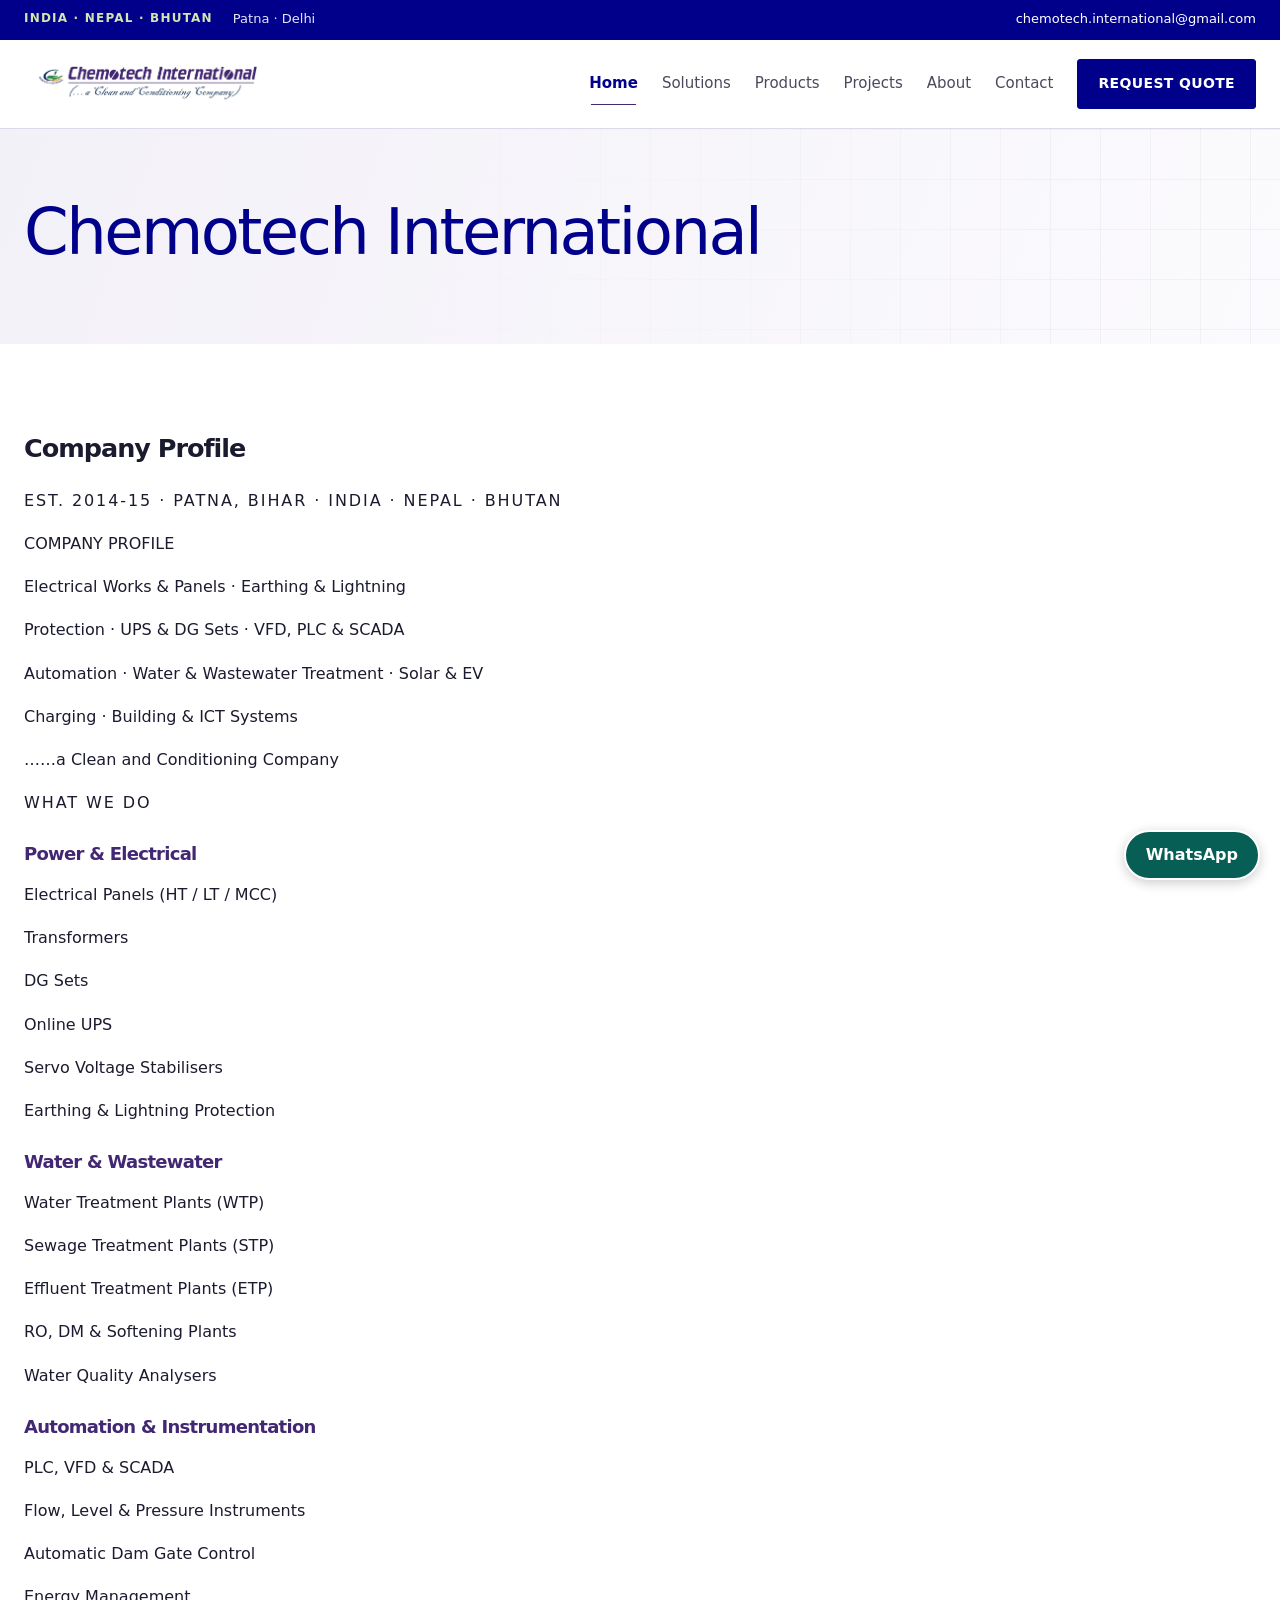
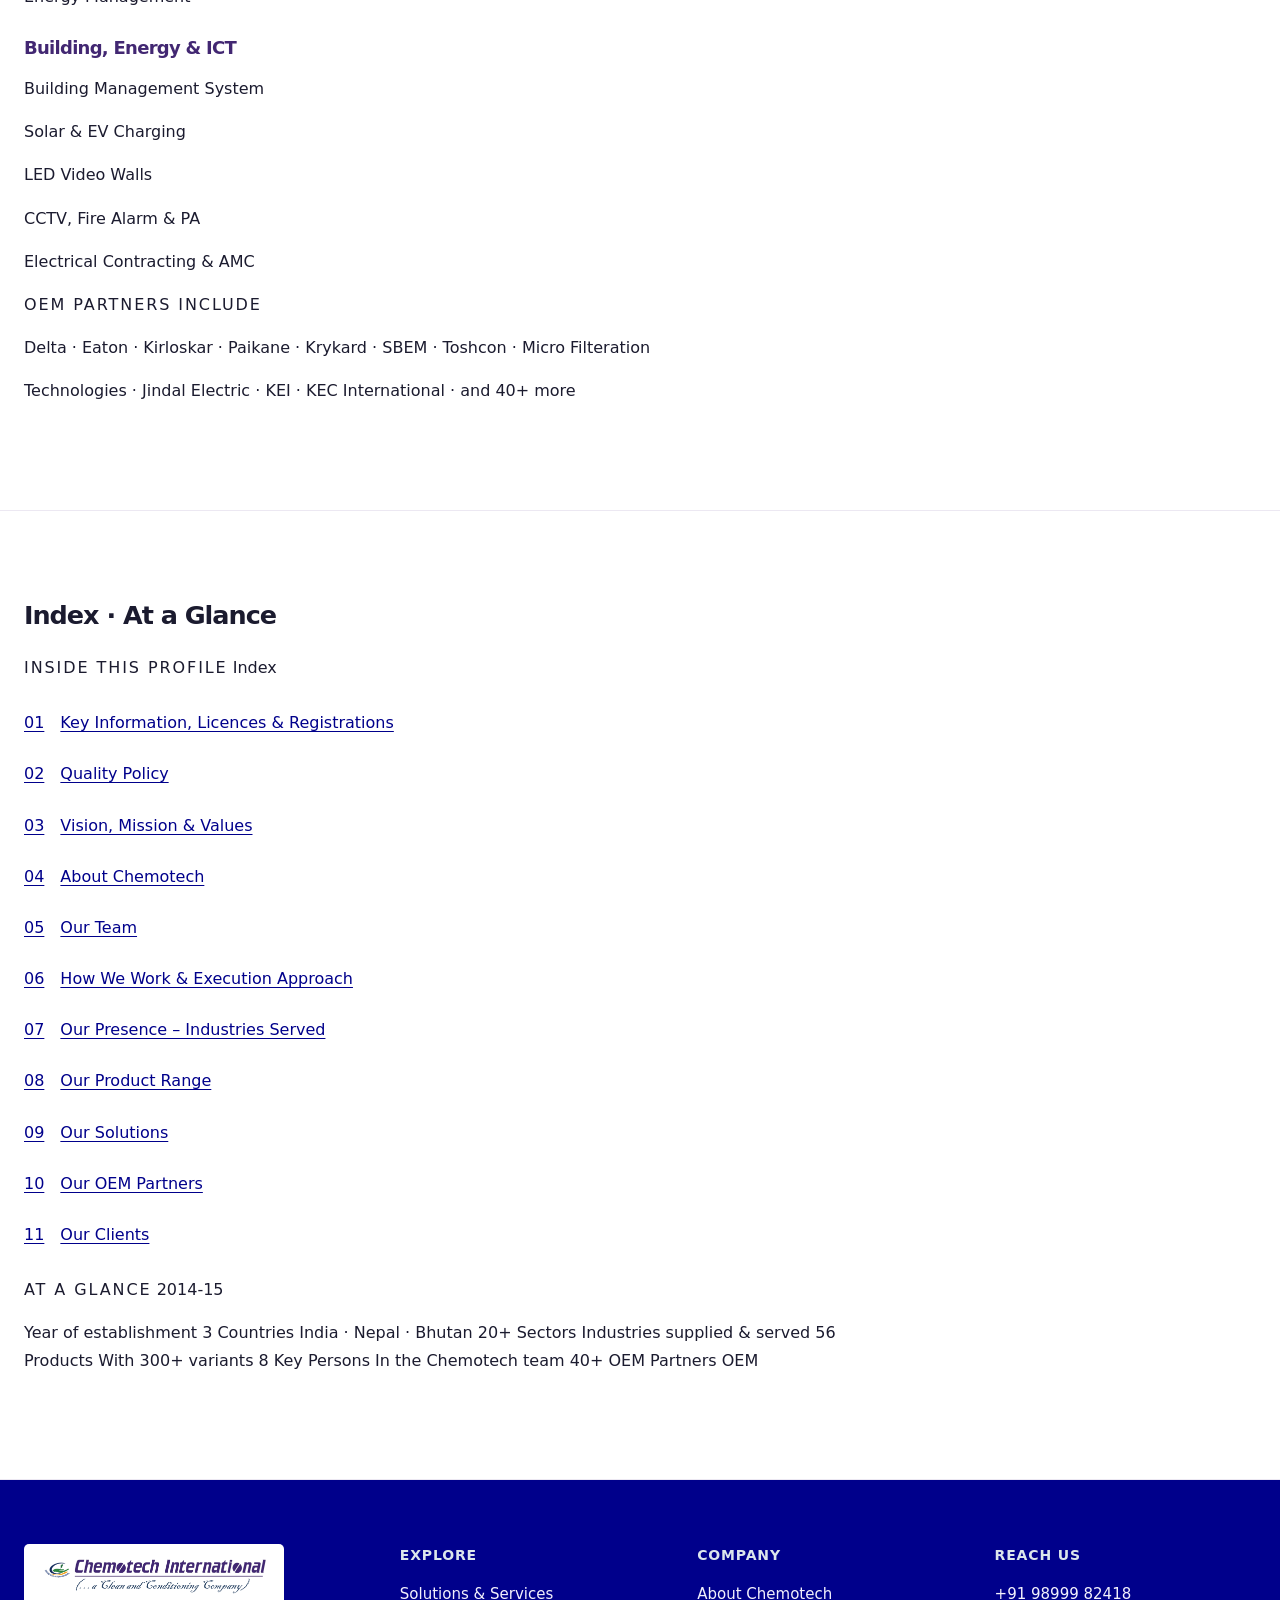
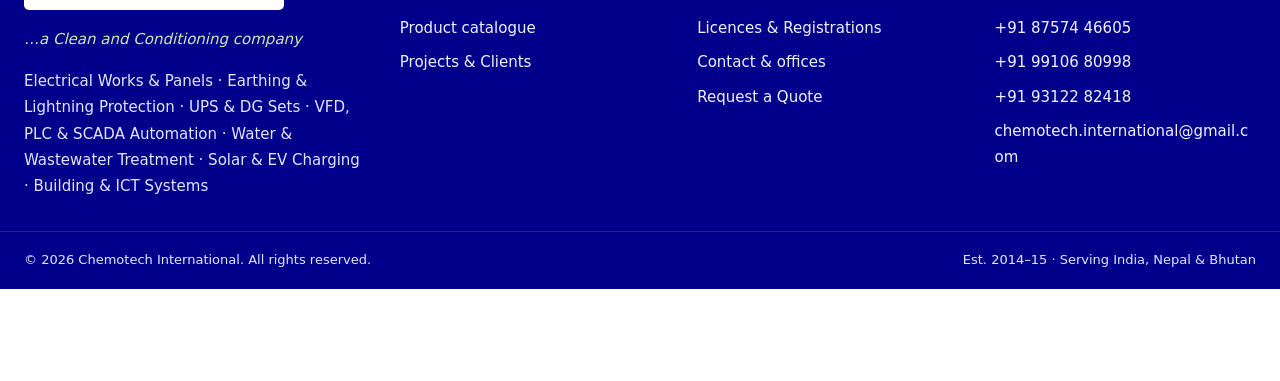
==== commit 24aa1b1d: "Normalize profile heading typography and link the section index" ====
--- a/index.html
+++ b/index.html
@@ -19,7 +19,7 @@
 <link rel="stylesheet" href="assets/css/style.css?v=05de015c1cc0">
 <link rel="stylesheet" href="assets/css/modern.css?v=c445a4f959f2">
 <link rel="stylesheet" href="assets/css/immersive.css?v=84e53301dd92">
-<link rel="stylesheet" href="assets/css/profile.css?v=627b19b7b1da">
+<link rel="stylesheet" href="assets/css/profile.css?v=4ada69b7de9e">
 <link rel="stylesheet" href="assets/css/contact-actions.css?v=8717a118b452">
 </head>
 <body>
@@ -49,7 +49,7 @@
   </div>
 </header>
 <main id="main">
-<section class="page-hero"><div class="wrap"><h1>Chemotech International</h1></div></section><section class="section" id="what-we-do"><div class="wrap"><h2>Company Profile</h2><div class="profile-transcript"><p>E S T . 2 0 1 4 - 1 5 · P A T N A , B I H A R I N D I A · N E P A L · B H U T A N</p><p>COMPANY PROFILE</p><p>Electrical Works &amp; Panels · Earthing &amp; Lightning</p><p>Protection · UPS &amp; DG Sets · VFD, PLC &amp; SCADA</p><p>Automation · Water &amp; Wastewater Treatment · Solar &amp; EV</p><p>Charging · Building &amp; ICT Systems</p><p>……a Clean and Conditioning Company</p><p>W H A T W E D O</p><h3>Power &amp; Electrical</h3><p>Electrical Panels (HT / LT / MCC)</p><p>Transformers</p><p>DG Sets</p><p>Online UPS</p><p>Servo Voltage Stabilisers</p><p>Earthing &amp; Lightning Protection</p><h3>Water &amp; Wastewater</h3><p>Water Treatment Plants (WTP)</p><p>Sewage Treatment Plants (STP)</p><p>Effluent Treatment Plants (ETP)</p><p>RO, DM &amp; Softening Plants</p><p>Water Quality Analysers</p><h3>Automation &amp; Instrumentation</h3><p>PLC, VFD &amp; SCADA</p><p>Flow, Level &amp; Pressure Instruments</p><p>Automatic Dam Gate Control</p><p>Energy Management</p><h3>Building, Energy &amp; ICT</h3><p>Building Management System</p><p>Solar &amp; EV Charging</p><p>LED Video Walls</p><p>CCTV, Fire Alarm &amp; PA</p><p>Electrical Contracting &amp; AMC</p><p>O E M P A R T N E R S I N C L U D E</p><p>Delta · Eaton · Kirloskar · Paikane · Krykard · SBEM · Toshcon · Micro Filteration</p><p>Technologies · Jindal Electric · KEI · KEC International · and 40+ more</p></div></div></section><section class="section" id="at-a-glance"><div class="wrap"><h2>Index · At a Glance</h2><div class="profile-transcript"><p>I N S I D E T H I S P R O F I L E Index 01 Key Information, Licences &amp; Registrations 03 02 Quality Policy 05 03 Vision, Mission &amp; Values 06 04 About Chemotech 07 05 Our Team 08 06 How We Work &amp; Execution Approach 09 07 Our Presence – Industries Served 11 08 Our Product Range 12 09 Our Solutions 16 10 Our OEM Partners 22 11 Our Clients 23 A T A G L A N C E 2014-15</p><p>Year of establishment 3 Countries India · Nepal · Bhutan 20+ Sectors Industries supplied &amp; served 56 Products With 300+ variants 8 Key Persons In the Chemotech team 40+ OEM Partners OEM</p></div></div></section>
+<section class="page-hero"><div class="wrap"><h1>Chemotech International</h1></div></section><section class="section" id="what-we-do"><div class="wrap"><h2>Company Profile</h2><div class="profile-transcript"><p><span class="profile-letterspaced">EST. 2014-15 · PATNA, BIHAR · INDIA · NEPAL · BHUTAN</span></p><p>COMPANY PROFILE</p><p>Electrical Works &amp; Panels · Earthing &amp; Lightning</p><p>Protection · UPS &amp; DG Sets · VFD, PLC &amp; SCADA</p><p>Automation · Water &amp; Wastewater Treatment · Solar &amp; EV</p><p>Charging · Building &amp; ICT Systems</p><p>……a Clean and Conditioning Company</p><p><span class="profile-letterspaced">WHAT WE DO</span></p><h3>Power &amp; Electrical</h3><p>Electrical Panels (HT / LT / MCC)</p><p>Transformers</p><p>DG Sets</p><p>Online UPS</p><p>Servo Voltage Stabilisers</p><p>Earthing &amp; Lightning Protection</p><h3>Water &amp; Wastewater</h3><p>Water Treatment Plants (WTP)</p><p>Sewage Treatment Plants (STP)</p><p>Effluent Treatment Plants (ETP)</p><p>RO, DM &amp; Softening Plants</p><p>Water Quality Analysers</p><h3>Automation &amp; Instrumentation</h3><p>PLC, VFD &amp; SCADA</p><p>Flow, Level &amp; Pressure Instruments</p><p>Automatic Dam Gate Control</p><p>Energy Management</p><h3>Building, Energy &amp; ICT</h3><p>Building Management System</p><p>Solar &amp; EV Charging</p><p>LED Video Walls</p><p>CCTV, Fire Alarm &amp; PA</p><p>Electrical Contracting &amp; AMC</p><p><span class="profile-letterspaced">OEM PARTNERS INCLUDE</span></p><p>Delta · Eaton · Kirloskar · Paikane · Krykard · SBEM · Toshcon · Micro Filteration</p><p>Technologies · Jindal Electric · KEI · KEC International · and 40+ more</p></div></div></section><section class="section" id="at-a-glance"><div class="wrap"><h2>Index · At a Glance</h2><div class="profile-transcript"><p><span class="profile-letterspaced">INSIDE THIS PROFILE</span> Index</p><nav aria-label="Inside this profile"><ol class="profile-index"><li><a href="about.html#company-details"><span class="profile-index__number">01</span><span>Key Information, Licences &amp; Registrations</span></a></li><li><a href="about.html#quality"><span class="profile-index__number">02</span><span>Quality Policy</span></a></li><li><a href="about.html#vision"><span class="profile-index__number">03</span><span>Vision, Mission &amp; Values</span></a></li><li><a href="about.html#approach"><span class="profile-index__number">04</span><span>About Chemotech</span></a></li><li><a href="about.html#team"><span class="profile-index__number">05</span><span>Our Team</span></a></li><li><a href="about.html#how-we-work"><span class="profile-index__number">06</span><span>How We Work &amp; Execution Approach</span></a></li><li><a href="projects.html#presence"><span class="profile-index__number">07</span><span>Our Presence – Industries Served</span></a></li><li><a href="products.html#catalogue"><span class="profile-index__number">08</span><span>Our Product Range</span></a></li><li><a href="solutions.html#pd"><span class="profile-index__number">09</span><span>Our Solutions</span></a></li><li><a href="solutions.html#partners"><span class="profile-index__number">10</span><span>Our OEM Partners</span></a></li><li><a href="projects.html#clients"><span class="profile-index__number">11</span><span>Our Clients</span></a></li></ol></nav><p><span class="profile-letterspaced">AT A GLANCE</span> 2014-15</p><p>Year of establishment 3 Countries India · Nepal · Bhutan 20+ Sectors Industries supplied &amp; served 56 Products With 300+ variants 8 Key Persons In the Chemotech team 40+ OEM Partners OEM</p></div></div></section>
 </main>
 <footer class="site-footer">
   <div class="wrap">
--- a/assets/css/profile.css
+++ b/assets/css/profile.css
@@ -542,3 +542,7 @@
 .profile-transcript { max-width:80ch; font-size:1rem; line-height:1.7; overflow-wrap:anywhere; margin-top:24px; }
 .profile-transcript p { margin:0 0 16px; }
 .profile-transcript h3 { margin:28px 0 16px; color:var(--purple); font-size:1.125rem; }
+.profile-letterspaced { letter-spacing:.12em; text-transform:uppercase; }
+.profile-index { list-style:none; margin:0 0 16px; padding:0; }
+.profile-index a { display:flex; align-items:baseline; gap:16px; padding:12px 0; }
+.profile-index__number { flex:0 0 2ch; font-variant-numeric:tabular-nums; }
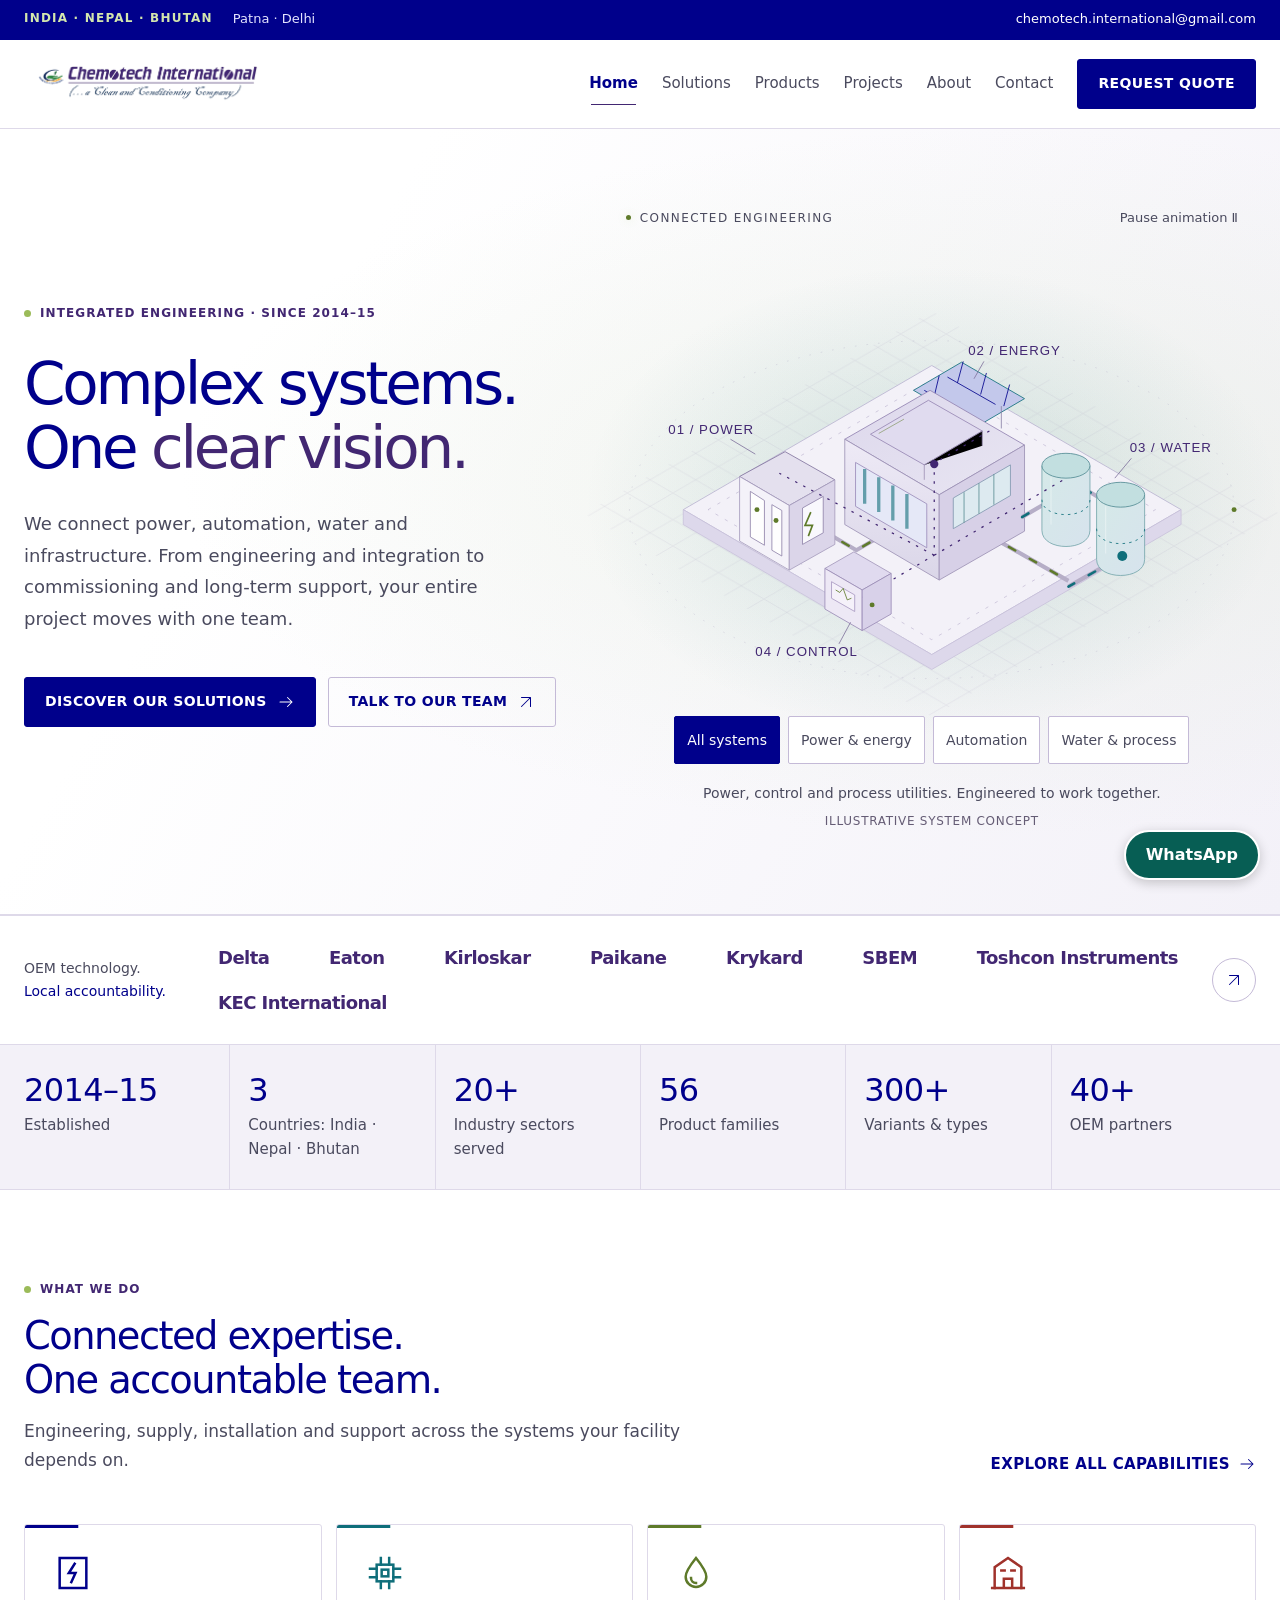
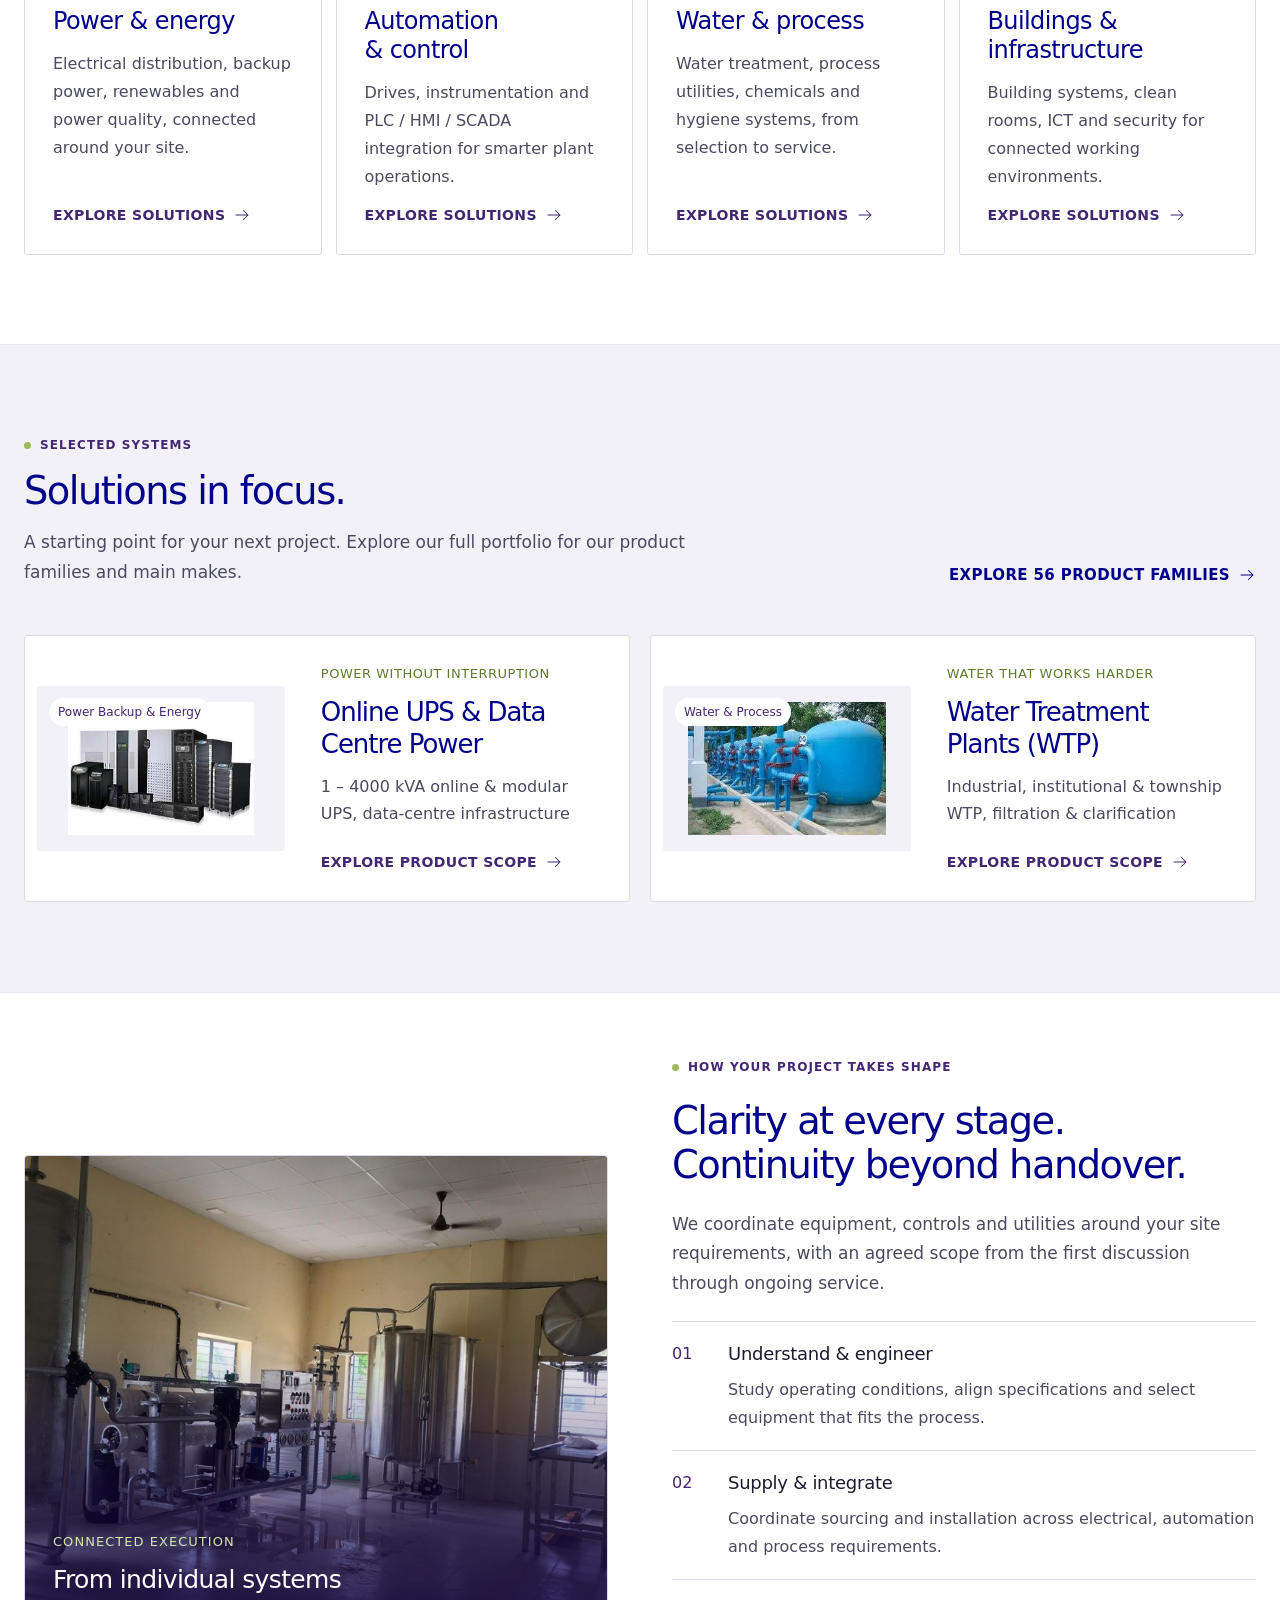
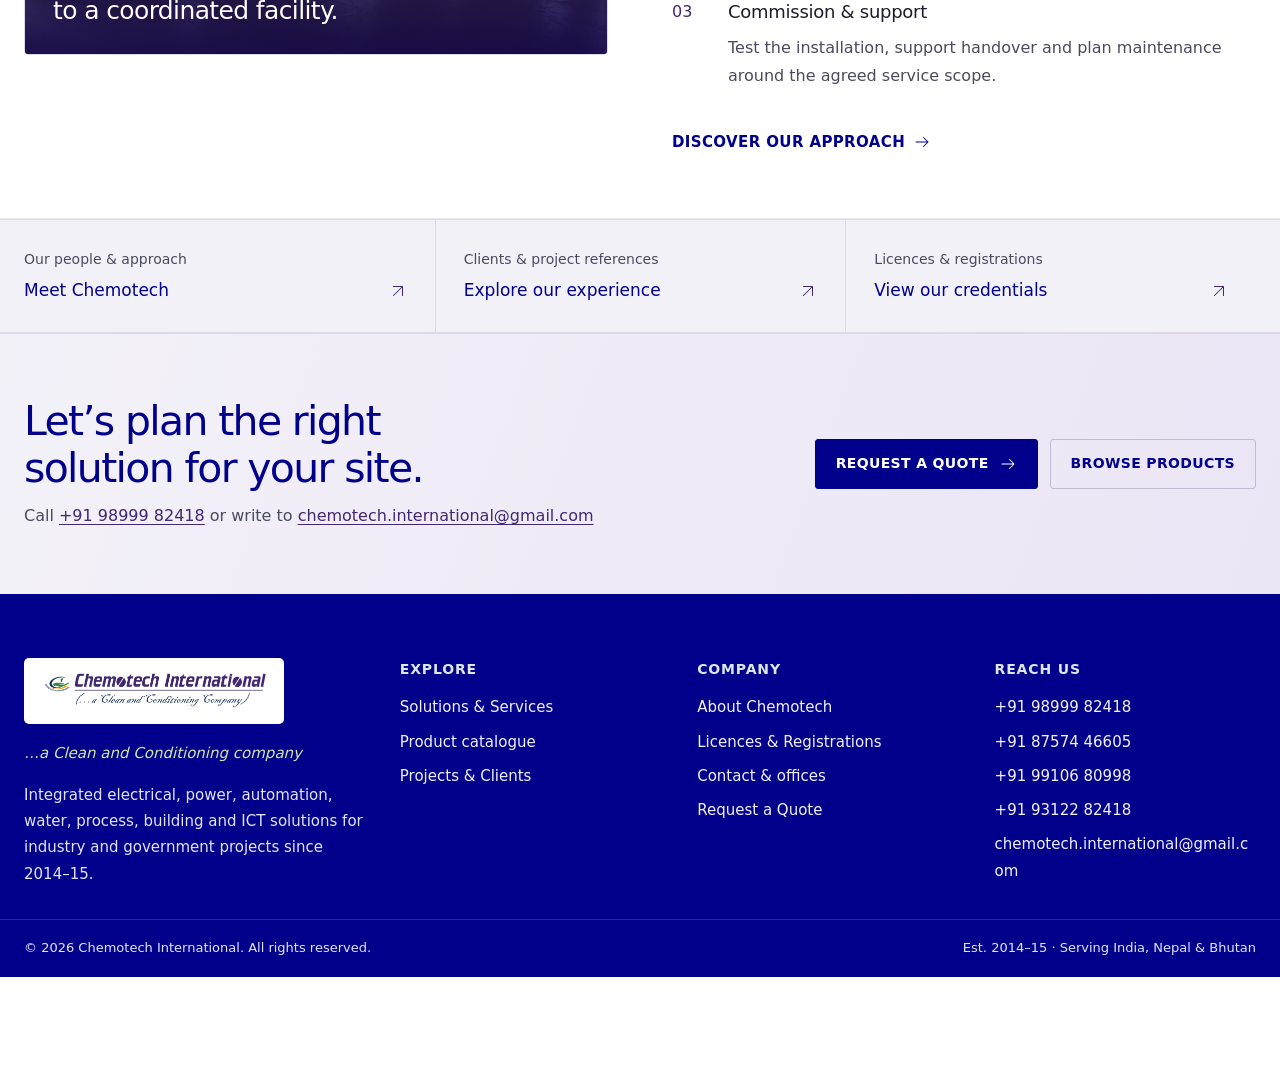
==== commit 2d0a0a21: "Restore approved website design and integrate final profile content" ====
--- a/index.html
+++ b/index.html
@@ -4,11 +4,11 @@
 <meta charset="utf-8">
 <meta name="viewport" content="width=device-width, initial-scale=1, viewport-fit=cover">
 <title>Chemotech International</title>
-<meta name="description" content="Chemotech International · Chemotech International">
+<meta name="description" content="Chemotech International: electrical works, DG sets, UPS, VFD / PLC / SCADA automation, water and wastewater treatment, solar, EV charging, building and ICT systems for industry across India, Nepal and Bhutan.">
 <meta name="theme-color" content="#00008B">
 <script type="application/ld+json">{"@context": "https://schema.org", "@type": "Organization", "name": "Chemotech International", "url": "https://autoaimationxyz.github.io/chemo-public-website/", "logo": "https://autoaimationxyz.github.io/chemo-public-website/assets/img/chemotech-logo.png", "email": "chemotech.international@gmail.com", "telephone": ["+91 98999 82418", "+91 87574 46605", "+91 99106 80998", "+91 93122 82418"], "areaServed": ["India", "Nepal", "Bhutan"]}</script>
 <meta property="og:title" content="Chemotech International">
-<meta property="og:description" content="Chemotech International · Chemotech International">
+<meta property="og:description" content="Chemotech International: electrical works, DG sets, UPS, VFD / PLC / SCADA automation, water and wastewater treatment, solar, EV charging, building and ICT systems for industry across India, Nepal and Bhutan.">
 <link rel="canonical" href="https://autoaimationxyz.github.io/chemo-public-website/index.html">
 <meta property="og:url" content="https://autoaimationxyz.github.io/chemo-public-website/index.html">
 <meta property="og:site_name" content="Chemotech International">
@@ -19,7 +19,7 @@
 <link rel="stylesheet" href="assets/css/style.css?v=05de015c1cc0">
 <link rel="stylesheet" href="assets/css/modern.css?v=c445a4f959f2">
 <link rel="stylesheet" href="assets/css/immersive.css?v=84e53301dd92">
-<link rel="stylesheet" href="assets/css/profile.css?v=4ada69b7de9e">
+<link rel="stylesheet" href="assets/css/profile.css?v=7d99860033bf">
 <link rel="stylesheet" href="assets/css/contact-actions.css?v=8717a118b452">
 </head>
 <body>
@@ -49,7 +49,144 @@
   </div>
 </header>
 <main id="main">
-<section class="page-hero"><div class="wrap"><h1>Chemotech International</h1></div></section><section class="section" id="what-we-do"><div class="wrap"><h2>Company Profile</h2><div class="profile-transcript"><p><span class="profile-letterspaced">EST. 2014-15 · PATNA, BIHAR · INDIA · NEPAL · BHUTAN</span></p><p>COMPANY PROFILE</p><p>Electrical Works &amp; Panels · Earthing &amp; Lightning</p><p>Protection · UPS &amp; DG Sets · VFD, PLC &amp; SCADA</p><p>Automation · Water &amp; Wastewater Treatment · Solar &amp; EV</p><p>Charging · Building &amp; ICT Systems</p><p>……a Clean and Conditioning Company</p><p><span class="profile-letterspaced">WHAT WE DO</span></p><h3>Power &amp; Electrical</h3><p>Electrical Panels (HT / LT / MCC)</p><p>Transformers</p><p>DG Sets</p><p>Online UPS</p><p>Servo Voltage Stabilisers</p><p>Earthing &amp; Lightning Protection</p><h3>Water &amp; Wastewater</h3><p>Water Treatment Plants (WTP)</p><p>Sewage Treatment Plants (STP)</p><p>Effluent Treatment Plants (ETP)</p><p>RO, DM &amp; Softening Plants</p><p>Water Quality Analysers</p><h3>Automation &amp; Instrumentation</h3><p>PLC, VFD &amp; SCADA</p><p>Flow, Level &amp; Pressure Instruments</p><p>Automatic Dam Gate Control</p><p>Energy Management</p><h3>Building, Energy &amp; ICT</h3><p>Building Management System</p><p>Solar &amp; EV Charging</p><p>LED Video Walls</p><p>CCTV, Fire Alarm &amp; PA</p><p>Electrical Contracting &amp; AMC</p><p><span class="profile-letterspaced">OEM PARTNERS INCLUDE</span></p><p>Delta · Eaton · Kirloskar · Paikane · Krykard · SBEM · Toshcon · Micro Filteration</p><p>Technologies · Jindal Electric · KEI · KEC International · and 40+ more</p></div></div></section><section class="section" id="at-a-glance"><div class="wrap"><h2>Index · At a Glance</h2><div class="profile-transcript"><p><span class="profile-letterspaced">INSIDE THIS PROFILE</span> Index</p><nav aria-label="Inside this profile"><ol class="profile-index"><li><a href="about.html#company-details"><span class="profile-index__number">01</span><span>Key Information, Licences &amp; Registrations</span></a></li><li><a href="about.html#quality"><span class="profile-index__number">02</span><span>Quality Policy</span></a></li><li><a href="about.html#vision"><span class="profile-index__number">03</span><span>Vision, Mission &amp; Values</span></a></li><li><a href="about.html#approach"><span class="profile-index__number">04</span><span>About Chemotech</span></a></li><li><a href="about.html#team"><span class="profile-index__number">05</span><span>Our Team</span></a></li><li><a href="about.html#how-we-work"><span class="profile-index__number">06</span><span>How We Work &amp; Execution Approach</span></a></li><li><a href="projects.html#presence"><span class="profile-index__number">07</span><span>Our Presence – Industries Served</span></a></li><li><a href="products.html#catalogue"><span class="profile-index__number">08</span><span>Our Product Range</span></a></li><li><a href="solutions.html#pd"><span class="profile-index__number">09</span><span>Our Solutions</span></a></li><li><a href="solutions.html#partners"><span class="profile-index__number">10</span><span>Our OEM Partners</span></a></li><li><a href="projects.html#clients"><span class="profile-index__number">11</span><span>Our Clients</span></a></li></ol></nav><p><span class="profile-letterspaced">AT A GLANCE</span> 2014-15</p><p>Year of establishment 3 Countries India · Nepal · Bhutan 20+ Sectors Industries supplied &amp; served 56 Products With 300+ variants 8 Key Persons In the Chemotech team 40+ OEM Partners OEM</p></div></div></section>
+
+<section class="hero on-navy">
+  <div class="wrap">
+    <div class="hero__copy">
+      <span class="tag">Integrated engineering · Since 2014–15</span>
+      <h1>Complex systems.<br>One <em>clear vision.</em></h1>
+      <p>We connect power, automation, water and infrastructure. From engineering and integration to commissioning and long-term support, your entire project moves with one team.</p>
+      <div class="btn-row">
+        <a class="btn btn--green" href="solutions.html">Discover our solutions <svg class="arrow arrow--right" width="18" height="18" viewBox="0 0 24 24" fill="none" stroke="currentColor" stroke-width="1.35" stroke-linecap="round" stroke-linejoin="round" aria-hidden="true" focusable="false"><path d="M4 12h16m-6-6 6 6-6 6"/></svg></a>
+        <a class="btn btn--line-light" href="contact.html">Talk to our team <svg class="arrow arrow--up-right" width="18" height="18" viewBox="0 0 24 24" fill="none" stroke="currentColor" stroke-width="1.35" stroke-linecap="round" stroke-linejoin="round" aria-hidden="true" focusable="false"><path d="M6 18 18 6M6 6h12v12"/></svg></a>
+      </div>
+    </div>
+    <div class="system-experience" data-system="all">
+  <div class="system-topline"><span><i></i> CONNECTED ENGINEERING</span><button class="motion-toggle" type="button" aria-pressed="false">Pause animation <span aria-hidden="true">Ⅱ</span></button></div>
+  <div class="system-stage">
+    <svg class="system-svg" viewBox="0 0 900 620" role="group" aria-labelledby="system-title" aria-describedby="system-description">
+      <title id="system-title">An integrated industrial ecosystem</title>
+      <desc id="system-description">An illustrative plant connects electrical distribution, renewable energy, automation, water treatment and building systems. Animated paths represent the connections between disciplines, not live site data.</desc>
+      <defs>
+        <linearGradient id="campus-top" x2="1" y2="1"><stop stop-color="#ddd8ec"/><stop offset="1" stop-color="#e8e5f2"/></linearGradient>
+        <linearGradient id="building-front" x2="0" y2="1"><stop stop-color="#eeeaf6"/><stop offset="1" stop-color="#dad6e8"/></linearGradient>
+        <linearGradient id="tower-fill" x2="1" y2="1"><stop stop-color="#d5e9e8"/><stop offset="1" stop-color="#d7e3ed"/></linearGradient>
+        <radialGradient id="system-halo"><stop stop-color="#0f6e7a" stop-opacity=".15"/><stop offset="1" stop-color="#0f6e7a" stop-opacity="0"/></radialGradient>
+        <pattern id="site-grid" width="55" height="32" patternUnits="userSpaceOnUse"><path d="M0 16L27.5 0 55 16 27.5 32Z" fill="none" stroke="#422772" stroke-opacity=".13" stroke-width=".6"/></pattern>
+        <filter id="signal-glow"><feGaussianBlur stdDeviation="3"/></filter>
+      </defs>
+      <ellipse cx="450" cy="330" rx="420" ry="285" fill="url(#system-halo)"/>
+      <path d="M30 345 450 100 870 345 450 590Z" fill="url(#site-grid)"/>
+      <g class="campus-foundation"><path d="M150 340 450 166 751 340 450 515Z" fill="#f3f1f8" stroke="#bbb4d2"/><path d="M150 340v18l300 175 301-175v-18L450 515Z" fill="#ddd8eb" stroke="#c9c2db"/><path d="M180 340 450 183 720 340 450 497Z" fill="none" stroke="#9e93b9" stroke-dasharray="4 9" stroke-opacity=".5"/></g>
+      <g class="system-zone" data-zone="power">
+        <path class="signal-track" d="M267 335 359 389 454 334 615 426"/><path class="signal-flow power-flow" d="M267 335 359 389 454 334 615 426"/>
+        <g transform="translate(218 270)"><path d="M0 30 55 0 115 34 60 65Z" fill="#e4e0ee" stroke="#81739d"/><path d="M0 30v78l60 35V65Z" fill="#f4f2f9" stroke="#a69cbd"/><path d="M60 65 115 34v78l-55 31Z" fill="#dbd5e9" stroke="#a69cbd"/><path d="M13 48v55l17 10V59ZM39 64v55l12 7V71Z" fill="#fefefe" stroke="#8f83aa"/><path d="M76 68v44l25-14V54Z" fill="#f9f8fd" stroke="#8f83aa"/><circle cx="21" cy="70" r="3" fill="#5e7a2a"/><circle cx="44" cy="83" r="3" fill="#5e7a2a"/><path d="m86 73-7 16h9l-5 13" fill="none" stroke="#5e7a2a" stroke-width="2"/></g>
+        <g transform="translate(428 176)"><path d="m0 20 58-34 76 44-58 34Z" fill="#c3c8eb" stroke="#0f6e7a"/><path d="m13 20 58 33m-30-49 58 33M31 2l-6 25m35-42-7 26m35-12-7 26m35-12-7 26" stroke="#00008b"/><path d="M20 32v32m86-25v27" stroke="#8b80a7"/><path class="signal-flow power-flow" d="M61 50v55l-35 20"/></g>
+      </g>
+      <g class="system-zone" data-zone="building">
+        <path d="M345 255 448 196 562 262 459 322Z" fill="url(#campus-top)" stroke="#9182b1"/>
+        <path d="M345 255v103l114 67V322Z" fill="url(#building-front)" stroke="#9c91b4"/>
+        <path d="M459 322 562 262v104l-103 59Z" fill="#d7d0e7" stroke="#9c91b4"/>
+        <path d="M358 283v53l86 50v-53Z" fill="#e5e8f7" stroke="#9a8bb9"/>
+        <path d="M369 291v42m17-32v42m17-32v42m17-32v42" stroke="#0f6e7a" stroke-width="4" opacity=".6"/>
+        <path d="M476 326v37l69-40v-37Z" fill="#ddeaf0" stroke="#8297b0"/>
+        <path d="M489 319v37m18-48v37m18-48v37" stroke="#5b8f94"/>
+        <path d="m376 249 70-41 65 37-70 41Z" fill="#e0dbef" stroke="#9687b3"/>
+        <path d="M441 286v18m0-18 70-41v18" stroke="#9d92b6"/>
+        <path class="system-roof-line" d="m386 248 60-34 53 30-59 35Z" fill="none" stroke="#5e7a2a" stroke-opacity=".6"/>
+      </g>
+      <g class="system-zone" data-zone="water">
+        <path class="signal-track" d="M559 349 626 310 680 342v54l-65 37"/><path class="signal-flow water-flow" d="M559 349 626 310 680 342v54l-65 37"/>
+        <g transform="translate(583 262)"><path d="M0 25v78c0 26 58 26 58 0V25" fill="url(#tower-fill)" stroke="#75a6ab"/><ellipse cx="29" cy="25" rx="29" ry="15" fill="#c2dfe0" stroke="#538b94"/><path d="M0 66c0 24 58 24 58 0" fill="none" stroke="#0f6e7a" stroke-dasharray="3 5"/><path d="M11 39v57" stroke="#ffffff" opacity=".5"/></g>
+        <g transform="translate(649 297)"><path d="M0 25v78c0 26 58 26 58 0V25" fill="url(#tower-fill)" stroke="#75a6ab"/><ellipse cx="29" cy="25" rx="29" ry="15" fill="#c2dfe0" stroke="#538b94"/><path d="M0 66c0 24 58 24 58 0" fill="none" stroke="#0f6e7a" stroke-dasharray="3 5"/><path d="M11 39v57" stroke="#ffffff" opacity=".5"/></g>
+        <circle class="system-pulse water-pulse" cx="680" cy="396" r="6" fill="#0f6e7a"/>
+      </g>
+      <g class="system-zone" data-zone="automation">
+        <path class="signal-control" d="M366 446 453 395V284l70-41M453 395l161-94M453 395l-187-99"/>
+        <g transform="translate(321 389)"><path d="m0 22 35-20 45 26-35 20Z" fill="#e0daef" stroke="#a396bb"/><path d="M0 22v49l45 26V48Z" fill="#ede8f5" stroke="#9a8cb6"/><path d="m45 48 35-20v49L45 97Z" fill="#d8d1e9" stroke="#9a8cb6"/><path d="m8 38 28 16v20L8 58Z" fill="#f5f1fa" stroke="#a899c2"/><path d="m13 48 5 3 4-5 5 14 5-2" stroke="#5e7a2a" fill="none"/><circle cx="57" cy="66" r="3" fill="#5e7a2a"/></g>
+        <circle class="system-pulse control-pulse" cx="453" cy="285" r="5" fill="#422772"/>
+      </g>
+      <g class="system-labels" fill="#422772" font-family="Arial,sans-serif" font-size="11" letter-spacing="2">
+        <a href="solutions.html#pd" aria-label="Explore power distribution"><text x="132" y="249">01 / POWER</text><path d="m207 255 30 18" stroke="#81739d"/></a>
+        <a href="solutions.html#pd" aria-label="Explore energy systems"><text x="494" y="153">02 / ENERGY</text><path d="m513 161-12 21" stroke="#81739d"/></a>
+        <a href="solutions.html#wp" aria-label="Explore water and process"><text x="689" y="270">03 / WATER</text><path d="m691 278-20 24" stroke="#81739d"/></a>
+        <a href="solutions.html#au" aria-label="Explore automation"><text x="237" y="517">04 / CONTROL</text><path d="m338 502 14-26" stroke="#81739d"/></a>
+      </g>
+      <g class="system-orbit"><ellipse cx="450" cy="340" rx="365" ry="204" fill="none" stroke="#7c6c9c" stroke-opacity=".2" stroke-dasharray="2 12"/><circle cx="815" cy="340" r="3" fill="#5e7a2a"/></g>
+    </svg>
+  </div>
+  <div class="system-controls" role="group" aria-label="Explore engineering disciplines"><button type="button" data-system-mode="all" aria-pressed="true">All systems</button><button type="button" data-system-mode="power" aria-pressed="false">Power & energy</button><button type="button" data-system-mode="automation" aria-pressed="false">Automation</button><button type="button" data-system-mode="water" aria-pressed="false">Water & process</button></div>
+  <div class="system-caption"><p id="system-copy" aria-live="polite">Power, control and process utilities. Engineered to work together.</p><span>ILLUSTRATIVE SYSTEM CONCEPT</span></div>
+</div>
+
+  </div>
+</section>
+
+<section class="ecosystem-band" aria-label="Selected OEM partners"><div class="wrap"><p>OEM technology.<br><b>Local accountability.</b></p><div class="ecosystem-makes"><span>Delta</span><span>Eaton</span><span>Kirloskar</span><span>Paikane</span><span>Krykard</span><span>SBEM</span><span>Toshcon Instruments</span><span>KEC International</span></div><a href="solutions.html#partners" aria-label="See all OEM partners"><svg class="arrow arrow--up-right" width="18" height="18" viewBox="0 0 24 24" fill="none" stroke="currentColor" stroke-width="1.35" stroke-linecap="round" stroke-linejoin="round" aria-hidden="true" focusable="false"><path d="M6 18 18 6M6 6h12v12"/></svg></a></div></section>
+<section class="facts" aria-label="At a glance">
+  <div class="wrap"><ul><li><b>2014–15</b><span>Established</span></li><li><b>3</b><span>Countries: India · Nepal · Bhutan</span></li><li><b>20+</b><span>Industry sectors served</span></li><li><b>56</b><span>Product families</span></li><li><b>300+</b><span>Variants &amp; types</span></li><li><b>40+</b><span>OEM partners</span></li></ul></div>
+</section>
+
+<section class="section home-capabilities">
+  <div class="wrap">
+    <div class="section-head section-head--split">
+      <div class="stack" style="gap:14px">
+        <span class="tag">What we do</span>
+        <h2>Connected expertise.<br>One accountable team.</h2>
+        <p>Engineering, supply, installation and support across the systems your facility depends on.</p>
+      </div>
+      <a class="text-link" href="solutions.html">Explore all capabilities <svg class="arrow arrow--right" width="18" height="18" viewBox="0 0 24 24" fill="none" stroke="currentColor" stroke-width="1.35" stroke-linecap="round" stroke-linejoin="round" aria-hidden="true" focusable="false"><path d="M4 12h16m-6-6 6 6-6 6"/></svg></a>
+    </div>
+    <div class="verticals verticals--4"><a class="vpanel" href="solutions.html#pd"><svg class="vicon" viewBox="0 0 24 24" fill="none" stroke="currentColor" stroke-width="1.5" stroke-linecap="square" aria-hidden="true"><rect x="4" y="3" width="16" height="18"/><path d="M13 6.5 9.5 12h4L11 17.5"/></svg><h3>Power &amp; energy</h3><p>Electrical distribution, backup power, renewables and power quality, connected around your site.</p><span class="text-link">Explore solutions <svg class="arrow arrow--right" width="18" height="18" viewBox="0 0 24 24" fill="none" stroke="currentColor" stroke-width="1.35" stroke-linecap="round" stroke-linejoin="round" aria-hidden="true" focusable="false"><path d="M4 12h16m-6-6 6 6-6 6"/></svg></span></a><a class="vpanel" href="solutions.html#au"><svg class="vicon" viewBox="0 0 24 24" fill="none" stroke="currentColor" stroke-width="1.5" stroke-linecap="square" aria-hidden="true"><rect x="7" y="7" width="10" height="10"/><rect x="10" y="10" width="4" height="4"/><path d="M9.5 3v4M14.5 3v4M9.5 17v4M14.5 17v4M3 9.5h4M3 14.5h4M17 9.5h4M17 14.5h4"/></svg><h3>Automation &amp; control</h3><p>Drives, instrumentation and PLC / HMI / SCADA integration for smarter plant operations.</p><span class="text-link">Explore solutions <svg class="arrow arrow--right" width="18" height="18" viewBox="0 0 24 24" fill="none" stroke="currentColor" stroke-width="1.35" stroke-linecap="round" stroke-linejoin="round" aria-hidden="true" focusable="false"><path d="M4 12h16m-6-6 6 6-6 6"/></svg></span></a><a class="vpanel" href="solutions.html#wp"><svg class="vicon" viewBox="0 0 24 24" fill="none" stroke="currentColor" stroke-width="1.5" stroke-linecap="square" aria-hidden="true"><path d="M12 3c-4 5-6.2 8.2-6.2 11.2a6.2 6.2 0 0 0 12.4 0C18.2 11.2 16 8 12 3z"/><path d="M9 15a3 3 0 0 0 3 3"/></svg><h3>Water &amp; process</h3><p>Water treatment, process utilities, chemicals and hygiene systems, from selection to service.</p><span class="text-link">Explore solutions <svg class="arrow arrow--right" width="18" height="18" viewBox="0 0 24 24" fill="none" stroke="currentColor" stroke-width="1.35" stroke-linecap="round" stroke-linejoin="round" aria-hidden="true" focusable="false"><path d="M4 12h16m-6-6 6 6-6 6"/></svg></span></a><a class="vpanel" href="solutions.html#bi"><svg class="vicon" viewBox="0 0 24 24" fill="none" stroke="currentColor" stroke-width="1.5" stroke-linecap="square" aria-hidden="true"><path d="M4 21V8.5L12 3l8 5.5V21"/><path d="M2.5 21h19M9.5 21v-5.5h5V21M8 10.5h2M14 10.5h2"/></svg><h3>Buildings &amp; infrastructure</h3><p>Building systems, clean rooms, ICT and security for connected working environments.</p><span class="text-link">Explore solutions <svg class="arrow arrow--right" width="18" height="18" viewBox="0 0 24 24" fill="none" stroke="currentColor" stroke-width="1.35" stroke-linecap="round" stroke-linejoin="round" aria-hidden="true" focusable="false"><path d="M4 12h16m-6-6 6 6-6 6"/></svg></span></a></div>
+  </div>
+</section>
+
+<section class="section section--wash featured-section">
+  <div class="wrap">
+    <div class="section-head section-head--split">
+      <div class="stack" style="gap:14px"><span class="tag">Selected systems</span><h2>Solutions in focus.</h2><p>A starting point for your next project. Explore our full portfolio for our product families and main makes.</p></div>
+      <a class="text-link" href="products.html">Explore 56 product families <svg class="arrow arrow--right" width="18" height="18" viewBox="0 0 24 24" fill="none" stroke="currentColor" stroke-width="1.35" stroke-linecap="round" stroke-linejoin="round" aria-hidden="true" focusable="false"><path d="M4 12h16m-6-6 6 6-6 6"/></svg></a>
+    </div>
+    <div class="featured-grid home-featured-grid"><a class="feature-card" href="products.html#p-27"><div class="feature-card__image"><img src="assets/img/solutions/online-ups.jpg" alt="Online UPS Systems" loading="lazy" width="640" height="480"><span>Power Backup &amp; Energy</span></div><div class="feature-card__copy"><small>Power without interruption</small><h3>Online UPS &amp; Data Centre Power</h3><p>1 – 4000 kVA online &amp; modular UPS, data-centre infrastructure</p><span class="text-link">Explore product scope <svg class="arrow arrow--right" width="18" height="18" viewBox="0 0 24 24" fill="none" stroke="currentColor" stroke-width="1.35" stroke-linecap="round" stroke-linejoin="round" aria-hidden="true" focusable="false"><path d="M4 12h16m-6-6 6 6-6 6"/></svg></span></div></a><a class="feature-card" href="products.html#p-39"><div class="feature-card__image"><img src="assets/img/solutions/water-treatment-plant.jpg" alt="Water Treatment Plants" loading="lazy" width="640" height="480"><span>Water &amp; Process</span></div><div class="feature-card__copy"><small>Water that works harder</small><h3>Water Treatment Plants (WTP)</h3><p>Industrial, institutional &amp; township WTP, filtration &amp; clarification</p><span class="text-link">Explore product scope <svg class="arrow arrow--right" width="18" height="18" viewBox="0 0 24 24" fill="none" stroke="currentColor" stroke-width="1.35" stroke-linecap="round" stroke-linejoin="round" aria-hidden="true" focusable="false"><path d="M4 12h16m-6-6 6 6-6 6"/></svg></span></div></a></div>
+  </div>
+</section>
+
+<section class="section home-delivery">
+  <div class="wrap delivery-layout">
+    <figure class="delivery-visual"><img src="assets/img/solutions/wtp-on-site.jpg" alt="Process installation with treatment vessels, piping and electrical controls" loading="lazy" width="1000" height="750"><figcaption><span>CONNECTED EXECUTION</span><b>From individual systems<br>to a coordinated facility.</b></figcaption></figure>
+    <div class="delivery-copy">
+      <span class="tag">How your project takes shape</span>
+      <h2>Clarity at every stage.<br>Continuity beyond handover.</h2>
+      <p>We coordinate equipment, controls and utilities around your site requirements, with an agreed scope from the first discussion through ongoing service.</p>
+      <ol class="delivery-steps">
+        <li><span class="list-number" aria-hidden="true">01</span><div><h3>Understand &amp; engineer</h3><p>Study operating conditions, align specifications and select equipment that fits the process.</p></div></li>
+        <li><span class="list-number" aria-hidden="true">02</span><div><h3>Supply &amp; integrate</h3><p>Coordinate sourcing and installation across electrical, automation and process requirements.</p></div></li>
+        <li><span class="list-number" aria-hidden="true">03</span><div><h3>Commission &amp; support</h3><p>Test the installation, support handover and plan maintenance around the agreed service scope.</p></div></li>
+      </ol>
+      <a class="text-link" href="solutions.html#delivery">Discover our approach <svg class="arrow arrow--right" width="18" height="18" viewBox="0 0 24 24" fill="none" stroke="currentColor" stroke-width="1.35" stroke-linecap="round" stroke-linejoin="round" aria-hidden="true" focusable="false"><path d="M4 12h16m-6-6 6 6-6 6"/></svg></a>
+    </div>
+  </div>
+</section>
+
+<nav class="home-explore" aria-label="Explore Chemotech">
+  <div class="wrap">
+    <a href="about.html"><span>Our people &amp; approach</span><b>Meet Chemotech <svg class="arrow arrow--up-right" width="18" height="18" viewBox="0 0 24 24" fill="none" stroke="currentColor" stroke-width="1.35" stroke-linecap="round" stroke-linejoin="round" aria-hidden="true" focusable="false"><path d="M6 18 18 6M6 6h12v12"/></svg></b></a>
+    <a href="projects.html#clients"><span>Clients &amp; project references</span><b>Explore our experience <svg class="arrow arrow--up-right" width="18" height="18" viewBox="0 0 24 24" fill="none" stroke="currentColor" stroke-width="1.35" stroke-linecap="round" stroke-linejoin="round" aria-hidden="true" focusable="false"><path d="M6 18 18 6M6 6h12v12"/></svg></b></a>
+    <a href="certifications.html"><span>Licences &amp; registrations</span><b>View our credentials <svg class="arrow arrow--up-right" width="18" height="18" viewBox="0 0 24 24" fill="none" stroke="currentColor" stroke-width="1.35" stroke-linecap="round" stroke-linejoin="round" aria-hidden="true" focusable="false"><path d="M6 18 18 6M6 6h12v12"/></svg></b></a>
+  </div>
+</nav>
+<section class="cta on-navy">
+  <div class="wrap">
+    <div>
+      <h2>Let’s plan the right solution for your site.</h2>
+      <p>Call <a href="tel:+919899982418">+91 98999 82418</a> or write to <a href="mailto:chemotech.international@gmail.com">chemotech.international@gmail.com</a></p>
+    </div>
+    <div class="btn-row">
+      <a class="btn btn--green" href="quote.html">Request a quote <svg class="arrow arrow--right" width="18" height="18" viewBox="0 0 24 24" fill="none" stroke="currentColor" stroke-width="1.35" stroke-linecap="round" stroke-linejoin="round" aria-hidden="true" focusable="false"><path d="M4 12h16m-6-6 6 6-6 6"/></svg></a>
+      <a class="btn btn--line-light" href="products.html">Browse products</a>
+    </div>
+  </div>
+</section>
 </main>
 <footer class="site-footer">
   <div class="wrap">
@@ -57,7 +194,7 @@
       <div class="footer-brand">
         <div class="logo-tile"><img src="assets/img/chemotech-logo.png" width="1820" height="300" alt="Chemotech International" loading="lazy"></div>
         <p class="tagline">…a Clean and Conditioning company</p>
-        <p>Electrical Works &amp; Panels · Earthing &amp; Lightning Protection · UPS &amp; DG Sets · VFD, PLC &amp; SCADA Automation · Water &amp; Wastewater Treatment · Solar &amp; EV Charging · Building &amp; ICT Systems</p>
+        <p>Integrated electrical, power, automation, water, process, building and ICT solutions for industry and government projects since 2014–15.</p>
       </div>
       <div>
         <h2>Explore</h2>
@@ -86,7 +223,7 @@
   <a class="contact-actions__whatsapp" href="https://wa.me/919899982418?text=Hello%20Chemotech%2C%20I%20have%20an%20enquiry%20about%20%E2%80%A6" target="_blank" rel="noopener noreferrer">WhatsApp</a>
   <a class="contact-actions__call" href="tel:+919899982418">Call</a>
 </nav>
-<script defer src="assets/js/main.js?v=4726ba283ee4"></script>
+<script defer src="assets/js/main.js?v=c6a16b14aec7"></script>
 
 </body>
 </html>
--- a/assets/css/profile.css
+++ b/assets/css/profile.css
@@ -538,11 +538,3 @@
 .selection-notice { font-size:1rem; line-height:1.7; margin-bottom:16px; color:var(--purple); }
 .selection-notice:empty { display:none; }
 .quote-catalogue-link { margin-bottom:24px; }
-
-.profile-transcript { max-width:80ch; font-size:1rem; line-height:1.7; overflow-wrap:anywhere; margin-top:24px; }
-.profile-transcript p { margin:0 0 16px; }
-.profile-transcript h3 { margin:28px 0 16px; color:var(--purple); font-size:1.125rem; }
-.profile-letterspaced { letter-spacing:.12em; text-transform:uppercase; }
-.profile-index { list-style:none; margin:0 0 16px; padding:0; }
-.profile-index a { display:flex; align-items:baseline; gap:16px; padding:12px 0; }
-.profile-index__number { flex:0 0 2ch; font-variant-numeric:tabular-nums; }
